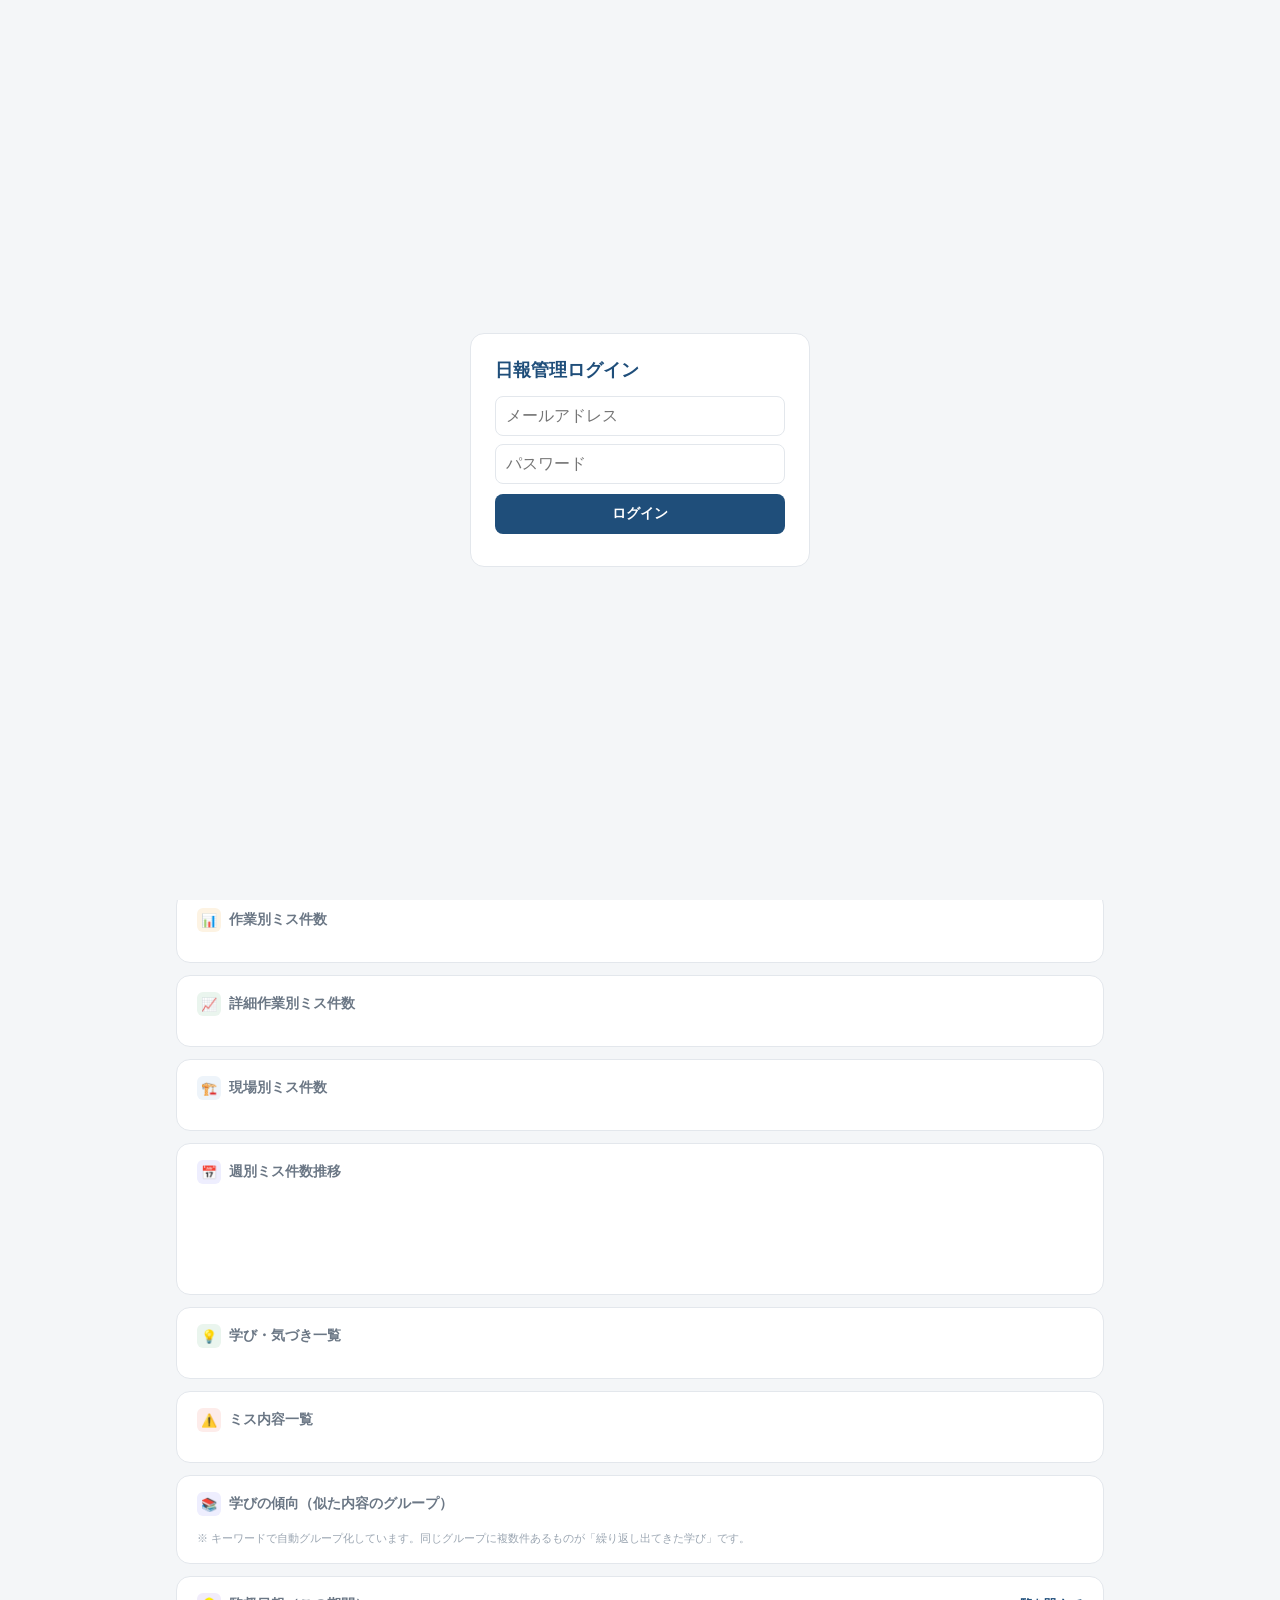
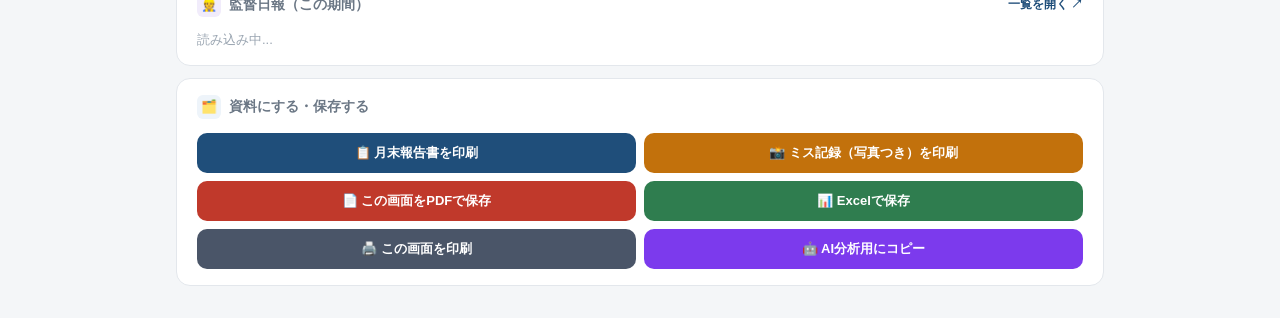
==== kanri/index.html @ a80799cc "日報管理：月ごと・年ごとの期間選択、学び・ミス一覧の開閉、手順書タブ、ログアウト、スマホ表示の改善、金額表示の保護と単価の共有、成長カルテは全期間から。大工日報：文字サイズ・余白の修正、下書き、手順書" ====
<!DOCTYPE html>
<html lang="ja">
<head>
<meta charset="UTF-8"/>
<meta name="viewport" content="width=device-width,initial-scale=1.0"/>
<script src="https://cdnjs.cloudflare.com/ajax/libs/xlsx/0.18.5/xlsx.full.min.js" defer></script>
<title>日報管理・月次ミーティング | 株式会社濱崎組</title>
<style>
*{margin:0;padding:0;box-sizing:border-box}
body{font-family:'Hiragino Sans','Hiragino Kaku Gothic ProN','Noto Sans JP',sans-serif;background:#f4f6f8;color:#1c2530;min-height:100vh}
.container{max-width:960px;margin:0 auto;padding:20px 16px}
.head{background:#1f4e7a;border-radius:14px;padding:20px 24px;margin-bottom:16px;display:flex;justify-content:space-between;align-items:center;flex-wrap:wrap;gap:12px}
.head-title{font-size:22px;font-weight:800;color:#fff}
.head-sub{font-size:12px;color:#a8c4e0;margin-top:3px}
.controls{display:flex;gap:8px;flex-wrap:wrap;align-items:center}
.controls select{background:#fff;border:none;border-radius:8px;padding:8px 12px;font-size:13px;color:#1c2530;font-family:inherit}
.reload-btn{background:#fff;color:#1f4e7a;border:none;border-radius:8px;padding:8px 16px;font-size:13px;font-weight:700;cursor:pointer;font-family:inherit}
.search-box{position:relative;display:flex;align-items:center}
.search-box input{background:#fff;border:none;border-radius:8px;padding:8px 12px 8px 32px;font-size:13px;color:#1c2530;font-family:inherit;width:200px}
.search-box::before{content:"🔍";position:absolute;left:9px;font-size:12px;pointer-events:none}
.search-clear{position:absolute;right:6px;background:none;border:none;color:#9aa5b1;font-size:14px;cursor:pointer;display:none;padding:2px 4px}
.search-box.has-val .search-clear{display:block}
.search-hit-count{font-size:11px;color:#9aa5b1;margin:-6px 0 12px 2px}
mark.hl{background:#fff3b0;color:inherit;border-radius:2px;padding:0 1px}
.tabs{display:flex;gap:6px;margin-bottom:16px;flex-wrap:wrap}
.tab-btn{padding:10px 20px;border:none;border-radius:10px;font-size:13px;font-weight:700;cursor:pointer;font-family:inherit;background:#fff;color:#6b7785;border:1.5px solid #e3e7ec}
.tab-btn.active{background:#1f4e7a;color:#fff;border-color:#1f4e7a}
.stats{display:grid;grid-template-columns:repeat(auto-fit,minmax(130px,1fr));gap:10px;margin-bottom:16px}
.stat{background:#fff;border-radius:12px;padding:14px 16px;border:1px solid #e3e7ec;text-align:center}
.stat-num{font-size:28px;font-weight:800}
.stat-lbl{font-size:11px;color:#9aa5b1;margin-top:3px}
.card{background:#fff;border-radius:14px;padding:16px 20px;margin-bottom:12px;border:1px solid #e3e7ec}
.card-title{font-size:14px;font-weight:700;color:#6b7785;margin-bottom:14px;display:flex;align-items:center;gap:8px}
.card-title-icon{width:24px;height:24px;border-radius:6px;display:flex;align-items:center;justify-content:center;font-size:13px;flex-shrink:0}
/* グラフ */
.chart-wrap{margin-bottom:8px}
.bar-row{display:flex;align-items:center;gap:10px;margin-bottom:7px}
.bar-label{font-size:12px;color:#1c2530;width:120px;flex-shrink:0;text-align:right}
.bar-bg{flex:1;height:20px;background:#f1f5f9;border-radius:4px;overflow:hidden;position:relative}
.bar-fill{height:100%;border-radius:4px;display:flex;align-items:center;padding-left:8px;font-size:11px;font-weight:700;color:#fff;transition:width .4s}
.bar-val{font-size:12px;font-weight:700;width:32px;text-align:right}
/* 週トレンド */
.trend-wrap{display:flex;align-items:flex-end;justify-content:center;gap:6px;height:80px;padding-bottom:4px}
.trend-col{display:flex;flex-direction:column;align-items:center;flex:1;gap:3px;max-width:72px}
.trend-bar-wrap{flex:1;display:flex;align-items:flex-end;width:100%}
.trend-bar{width:100%;border-radius:4px 4px 0 0;min-height:2px;transition:height .4s}
.trend-label{font-size:10px;color:#9aa5b1;white-space:nowrap}
.trend-val{font-size:10px;font-weight:700;color:#6b7785}
/* 深刻度 */
.sev-row{display:flex;gap:10px}
.sev-card{flex:1;text-align:center;border-radius:10px;padding:12px 6px}
.sev-num{font-size:26px;font-weight:800}
.sev-lbl{font-size:10px;font-weight:700;margin-top:2px}
.sev-sub{font-size:9px;color:#9aa5b1;margin-top:2px}
/* 日別ログ */
.person-section{background:#fff;border-radius:14px;margin-bottom:10px;border:1px solid #e3e7ec;overflow:hidden}
.person-header{padding:14px 20px;display:flex;align-items:center;justify-content:space-between;cursor:pointer;background:#eef4fa}
.person-name{font-size:15px;font-weight:700;color:#1f4e7a}
.person-meta{display:flex;gap:12px;font-size:12px;color:#6b7785;flex-wrap:wrap}
.person-body{display:none;padding:16px 20px}
.person-body.open{display:block}
.week-label{font-size:11px;font-weight:700;color:#9aa5b1;letter-spacing:.05em;margin-bottom:8px;padding-bottom:5px;border-bottom:1px solid #e3e7ec}
.day-card{border:1px solid #e3e7ec;border-radius:10px;margin-bottom:8px;overflow:hidden}
.day-head{display:flex;align-items:center;justify-content:space-between;padding:10px 14px;cursor:pointer;background:#fafbfc}
.day-date{font-size:13px;font-weight:700}
.badges{display:flex;gap:5px;align-items:center;flex-wrap:wrap}
.badge{font-size:10px;font-weight:700;padding:2px 8px;border-radius:20px}
.b-miss{background:#fdf3e3;color:#c2710c}
.b-learn{background:#eaf5ee;color:#2f7d4f}
.b-sev{font-size:10px;font-weight:700;padding:2px 8px;border-radius:20px}
.day-detail{display:none;padding:12px 14px;border-top:1px solid #e3e7ec}
.day-detail.open{display:block}
.detail-tag{font-size:10px;font-weight:700;padding:2px 8px;border-radius:3px;display:inline-block;margin-bottom:5px}
.tag-work{background:#eef4fa;color:#1f4e7a}
.tag-miss{background:#fdf3e3;color:#c2710c}
.tag-learn{background:#eaf5ee;color:#2f7d4f}
.tag-next{background:#eeeefe;color:#5349b7}
.detail-block{margin-bottom:10px}
.detail-text{font-size:13px;color:#1c2530;line-height:1.6;white-space:pre-wrap}
.miss-item{background:#fafbfc;border:1px solid #e3e7ec;border-radius:8px;padding:10px 12px;margin-bottom:6px}
.miss-tags{display:flex;flex-wrap:wrap;gap:5px;margin-bottom:5px}
.miss-tag{font-size:10px;font-weight:700;padding:2px 7px;border-radius:20px}
.miss-text{font-size:13px;color:#1c2530;line-height:1.5}
.miss-cause{font-size:12px;color:#6b7785;margin-top:4px}
.photo-row{display:flex;gap:6px;flex-wrap:wrap;margin-top:8px}
.photo-thumb{width:64px;height:64px;border-radius:8px;object-fit:cover;border:1px solid #e3e7ec;cursor:pointer;transition:opacity .2s}
.photo-thumb:hover{opacity:.8}
.lightbox-overlay{display:none;position:fixed;inset:0;background:rgba(20,26,34,.88);z-index:999;align-items:center;justify-content:center;padding:24px}
.lightbox-overlay.open{display:flex}
.lightbox-overlay img{max-width:100%;max-height:90vh;border-radius:10px}
.lightbox-close{position:absolute;top:18px;right:22px;background:#fff;color:#1c2530;border:none;border-radius:50%;width:36px;height:36px;font-size:18px;font-weight:700;cursor:pointer;font-family:inherit}
.meta-row{display:flex;gap:14px;font-size:12px;color:#6b7785;margin-bottom:10px;flex-wrap:wrap}
.no-data{text-align:center;padding:48px;color:#9aa5b1;font-size:14px}
/* ミーティング */
.meeting-form .field{margin-bottom:14px}
.meeting-form label{font-size:12px;font-weight:700;color:#9aa5b1;letter-spacing:.05em;display:block;margin-bottom:5px}
.meeting-form textarea,.meeting-form input{width:100%;background:#f8fafc;border:1.5px solid #e3e7ec;border-radius:10px;padding:10px 12px;font-size:14px;color:#1c2530;font-family:inherit;resize:none;line-height:1.6}
.meeting-form textarea:focus,.meeting-form input:focus{outline:none;border-color:#1f4e7a}
.save-meeting-btn{background:#1f4e7a;color:#fff;border:none;border-radius:10px;padding:12px 24px;font-size:14px;font-weight:700;cursor:pointer;font-family:inherit}
.meeting-saved{background:#eaf5ee;border-radius:10px;padding:14px 16px;margin-bottom:12px;border:1px solid #b7e0c5}
.meeting-saved-title{font-size:12px;font-weight:700;color:#2f7d4f;margin-bottom:6px}
.meeting-saved-text{font-size:13px;color:#1c2530;line-height:1.6;white-space:pre-wrap}
/* 印刷 */
.print-btn{background:#2f7d4f;color:#fff;border:none;border-radius:10px;padding:10px 20px;font-size:13px;font-weight:700;cursor:pointer;font-family:inherit;margin-left:auto;display:block}
@media print{
  .tabs,.controls,.reload-btn,.print-btn,.head{display:none!important}
  body{background:#fff}
  .container{padding:0}
  .card,.person-section{break-inside:avoid;box-shadow:none}
  .person-body{display:block!important}
  .day-detail{display:block!important}
}
/* 開閉ボタン・手順書 */
.more-btn{display:block;width:100%;background:#f4f6f8;color:#1f4e7a;border:1.5px dashed #c9d3dd;border-radius:10px;padding:9px 0;font-size:13px;font-weight:700;cursor:pointer;font-family:inherit;margin-top:4px}
.more-btn:hover{background:#eef4fa}
.btn-grid{display:grid;grid-template-columns:1fr 1fr;gap:8px;margin-top:16px}
.btn-grid button{border:none;border-radius:10px;padding:11px 12px;font-size:13px;font-weight:700;cursor:pointer;font-family:inherit;color:#fff}
.logout-btn{background:transparent;color:#cfe0ef;border:1px solid #6d8fb0;border-radius:8px;padding:7px 12px;font-size:12px;font-weight:700;cursor:pointer;font-family:inherit}
.tj-group{border:1px solid #e3e7ec;border-radius:12px;margin-bottom:10px;overflow:hidden}
.tj-big{background:#eef4fa;color:#1f4e7a;font-size:13px;font-weight:700;padding:9px 14px;border-left:4px solid #1f4e7a}
.tj-detail{padding:10px 14px;border-top:1px solid #eef1f4}
.tj-detail-name{font-size:13px;font-weight:700;color:#1c2530;margin-bottom:6px;display:flex;align-items:center;gap:8px;flex-wrap:wrap}
.tj-item{display:flex;gap:8px;align-items:flex-start;background:#f8faf9;border-left:3px solid #2f7d4f;border-radius:0 8px 8px 0;padding:7px 10px;margin-bottom:6px}
.tj-text{flex:1;font-size:13px;line-height:1.6;color:#1c2530;white-space:pre-wrap}
.tj-meta{font-size:11px;color:#9aa5b1;margin-top:2px}
.tj-del{background:none;border:none;font-size:15px;cursor:pointer;color:#9aa5b1;padding:0 2px}
.print-only{display:none}
@media print{.print-only{display:block;font-size:18px;font-weight:800;color:#1f4e7a;margin-bottom:12px}.more-btn,.btn-grid,.logout-btn,.no-print{display:none!important}}
@media(max-width:600px){
  .container{padding:12px 10px}
  .head{padding:14px 16px}
  .head-title{font-size:18px}
  .search-box,.search-box input{width:100%}
  .controls{width:100%}
  .controls select{flex:1}
  .tabs{flex-wrap:nowrap;overflow-x:auto;-webkit-overflow-scrolling:touch;padding-bottom:4px;margin-bottom:12px}
  .tab-btn{flex:none;padding:9px 14px;white-space:nowrap}
  .stats{grid-template-columns:repeat(5,1fr);gap:6px;margin-bottom:12px}
  .stat{padding:8px 2px;border-radius:10px}
  .stat-num{font-size:20px}
  .stat-lbl{font-size:9px}
  .card{padding:14px 14px}
  .bar-label{width:96px;font-size:11px}
  .person-header{padding:12px 14px}
  .person-body{padding:12px 12px}
}
</style>
</head>
<body>
<div id="login" style="position:fixed;inset:0;background:#f4f6f8;z-index:10000;display:flex;align-items:center;justify-content:center;padding:20px">
 <div style="background:#fff;border-radius:14px;padding:24px;width:100%;max-width:340px;border:1px solid #e3e7ec">
  <div style="font-size:18px;font-weight:800;color:#1f4e7a;margin-bottom:14px">日報管理ログイン</div>
  <input id="login-mail" type="email" autocomplete="username" placeholder="メールアドレス" style="width:100%;padding:10px;margin-bottom:8px;border:1.5px solid #e3e7ec;border-radius:8px;font-size:16px">
  <input id="login-pass" type="password" autocomplete="current-password" placeholder="パスワード" style="width:100%;padding:10px;margin-bottom:10px;border:1.5px solid #e3e7ec;border-radius:8px;font-size:16px">
  <button id="login-btn" style="width:100%;background:#1f4e7a;color:#fff;border:none;border-radius:8px;padding:11px;font-size:14px;font-weight:700">ログイン</button>
  <div id="login-err" style="color:#c0392b;font-size:12px;margin-top:8px"></div>
 </div>
</div>
<div id="err-box" style="display:none;position:fixed;top:0;left:0;right:0;background:#fee2e2;color:#991b1b;padding:14px;font-size:13px;font-family:monospace;white-space:pre-wrap;z-index:9999;max-height:60vh;overflow:auto;border-bottom:3px solid #dc2626"></div>
<script>
function showErr(msg){
  var box = document.getElementById('err-box');
  box.style.display = 'block';
  box.textContent += msg + '\n\n';
}
window.addEventListener('error', function(e){
  showErr('❌ JSエラー: ' + (e.message||e) + (e.filename?(' @ '+e.filename+':'+e.lineno):''));
});
window.addEventListener('unhandledrejection', function(e){
  showErr('❌ 非同期エラー: ' + (e.reason && e.reason.message ? e.reason.message : e.reason));
});
</script>
<div class="container">
  <div class="head">
    <div>
      <div class="head-title">日報管理・月次ミーティング</div>
      <div class="head-sub">株式会社濱崎組 — 代表専用</div>
    </div>
    <div class="controls">
      <select id="filter-period">
        <option value="month">今月</option>
        <option value="lastmonth">先月</option>
        <option value="week">今週</option>
        <option value="lastweek">先週</option>
        <option value="all">全期間</option>
        <optgroup label="月ごと" id="period-months"></optgroup>
        <optgroup label="年ごと" id="period-years"></optgroup>
      </select>
      <select id="filter-person"><option value="">全員</option></select>
      <div class="search-box" id="search-box">
        <input type="text" id="search-input" placeholder="ミス・学びをキーワード検索">
        <button class="search-clear" id="search-clear" title="クリア">✕</button>
      </div>
      <button class="reload-btn" id="reload-btn">更新</button>
      <button class="logout-btn" id="logout-btn" title="別のアカウントに切り替える">ログアウト</button>
    </div>
  </div>

  <div class="search-hit-count" id="search-hit-count" style="display:none"></div>

  <div class="tabs">
    <button class="tab-btn active" id="tbtn-summary">📊 月次サマリー</button>
    <button class="tab-btn" id="tbtn-logs">📋 日別ログ</button>
    <button class="tab-btn" id="tbtn-edu">🎓 育成チェック</button>
    <button class="tab-btn" id="tbtn-karte">📈 成長カルテ</button>
    <button class="tab-btn" id="tbtn-video">📹 動画ライブラリ</button>
    <button class="tab-btn" id="tbtn-meeting">📝 ミーティング議事録</button>
    <button class="tab-btn" id="tbtn-tejun">📘 手順書</button>
    <a class="tab-btn" href="../kantoku/#reports" style="text-decoration:none;display:inline-block">👷 監督日報 ↗</a>
  </div>

  <div class="stats">
    <div class="stat"><div class="stat-num" id="s-members" style="color:#1f4e7a">—</div><div class="stat-lbl">出勤人数</div></div>
    <div class="stat"><div class="stat-num" id="s-days" style="color:#1c2530">—</div><div class="stat-lbl">提出日数</div></div>
    <div class="stat"><div class="stat-num" id="s-miss" style="color:#c2710c">—</div><div class="stat-lbl">ミス合計</div></div>
    <div class="stat"><div class="stat-num" id="s-sev" style="color:#c0392b">—</div><div class="stat-lbl">重大ミス</div></div>
    <div class="stat"><div class="stat-num" id="s-learn" style="color:#2f7d4f">—</div><div class="stat-lbl">学び記録</div></div>
  </div>

  <div class="print-only" id="print-title">日報サマリー</div>
  <div id="tab-summary">
    <div class="card">
      <div class="card-title"><span class="card-title-icon" style="background:#eef4fa">⏱️</span>やり直し時間（この期間の合計）
        <button id="money-toggle" style="float:right;background:#eef4fa;color:#1f4e7a;border:none;border-radius:8px;padding:5px 12px;font-size:12px;font-weight:700;cursor:pointer;font-family:inherit">金額を表示</button>
      </div>
      <div class="sev-row">
        <div class="sev-card" style="background:#eef4fa">
          <div class="sev-num" style="color:#1f4e7a" id="s-redo-hours">—</div>
          <div class="sev-lbl" style="color:#1f4e7a">やり直し時間</div>
          <div class="sev-sub">合計（時間）</div>
        </div>
        <div class="sev-card" id="money-card" style="background:#fdf3e3;display:none">
          <div class="sev-num" style="color:#c2710c" id="s-redo-money">—</div>
          <div class="sev-lbl" style="color:#c2710c">概算ロス額</div>
          <div class="sev-sub" id="money-sub">管理者のみ</div>
        </div>
      </div>
      <div style="font-size:11px;color:#9aa5b1;margin-top:8px;line-height:1.5">※ やり直し時間そのものの増減で改善を見ます。金額は「余分にかかった人件費」の目安であり、材料の無駄や工期遅れは含みません。参考値です。</div>
      <div id="rate-setting" style="display:none;margin-top:10px;padding-top:10px;border-top:1px dashed #e3e7ec">
        <div style="font-size:11px;font-weight:700;color:#1f4e7a;margin-bottom:6px">単価の設定（管理者のみ）</div>
        <div style="display:flex;gap:8px;align-items:flex-end;flex-wrap:wrap">
          <div><div style="font-size:10px;color:#9aa5b1;margin-bottom:3px">一人工（円）</div><input id="in-ninku-yen" type="number" value="18000" style="width:100px;background:#f8fafc;border:1.5px solid #e3e7ec;border-radius:8px;padding:8px;font-size:14px;font-family:inherit"></div>
          <div><div style="font-size:10px;color:#9aa5b1;margin-bottom:3px">1日の作業時間</div><input id="in-work-hours" type="number" value="8" style="width:80px;background:#f8fafc;border:1.5px solid #e3e7ec;border-radius:8px;padding:8px;font-size:14px;font-family:inherit"></div>
          <button id="save-rate-btn" style="background:#1f4e7a;color:#fff;border:none;border-radius:8px;padding:9px 16px;font-size:13px;font-weight:700;cursor:pointer;font-family:inherit">保存</button>
        </div>
      </div>
    </div>
    <div class="card">
      <div class="card-title"><span class="card-title-icon" style="background:#eeeefe">📉</span>やり直し時間の月次推移</div>
      <div class="trend-wrap" id="chart-redo-trend"></div>
      <div style="font-size:11px;color:#9aa5b1;margin-top:6px">※ この棒が右へ下がっていけば改善が進んでいるサインです。</div>
    </div>
    <div class="card">
      <div class="card-title"><span class="card-title-icon" style="background:#fdecea">🔁</span>再発の候補（要・会議確認）</div>
      <div id="recur-list"></div>
      <div style="font-size:11px;color:#9aa5b1;margin-top:6px;line-height:1.5">※ 対策を立てた詳細作業で、その後また同じ作業のミスが出たものを「候補」として挙げています。本当に同じ原因の再発かは会議で確認してください。</div>
    </div>
    <div class="card">
      <div class="card-title"><span class="card-title-icon" style="background:#fdecea">🔴</span>深刻度別ミス件数</div>
      <div class="sev-row" id="sev-row"></div>
    </div>
    <div class="card">
      <div class="card-title"><span class="card-title-icon" style="background:#fdf3e3">📊</span>作業別ミス件数</div>
      <div class="chart-wrap" id="chart-big"></div>
    </div>
    <div class="card">
      <div class="card-title"><span class="card-title-icon" style="background:#eaf5ee">📈</span>詳細作業別ミス件数</div>
      <div class="chart-wrap" id="chart-detail"></div>
    </div>
    <div class="card">
      <div class="card-title"><span class="card-title-icon" style="background:#eef4fa">🏗️</span>現場別ミス件数</div>
      <div class="chart-wrap" id="chart-site"></div>
    </div>
    <div class="card">
      <div class="card-title"><span class="card-title-icon" style="background:#eeeefe">📅</span>週別ミス件数推移</div>
      <div class="trend-wrap" id="chart-trend"></div>
    </div>
    <div class="card">
      <div class="card-title"><span class="card-title-icon" style="background:#eaf5ee">💡</span>学び・気づき一覧<span class="period-name"></span></div>
      <div id="learn-list"></div>
    </div>
    <div class="card">
      <div class="card-title"><span class="card-title-icon" style="background:#fdecea">⚠️</span>ミス内容一覧<span class="period-name"></span></div>
      <div id="miss-list"></div>
    </div>
    <div class="card">
      <div class="card-title"><span class="card-title-icon" style="background:#eeeefe">📚</span>学びの傾向（似た内容のグループ）</div>
      <div id="learn-trend"></div>
      <div style="font-size:11px;color:#9aa5b1;margin-top:8px;line-height:1.5">※ キーワードで自動グループ化しています。同じグループに複数件あるものが「繰り返し出てきた学び」です。</div>
    </div>
    <div class="card" id="kantoku-card">
      <div class="card-title"><span class="card-title-icon" style="background:#f1ecfb">👷</span>監督日報（この期間）
        <a href="../kantoku/#reports" style="margin-left:auto;font-size:12px;color:#1f4e7a;font-weight:700;text-decoration:none">一覧を開く ↗</a></div>
      <div id="kantoku-summary"><div style="color:#9aa5b1;font-size:13px">読み込み中...</div></div>
    </div>
    <div class="card no-print">
      <div class="card-title"><span class="card-title-icon" style="background:#eef4fa">🗂️</span>資料にする・保存する<span class="period-name"></span></div>
      <div class="btn-grid" style="margin-top:0">
        <button id="print-report-btn" style="background:#1f4e7a">📋 月末報告書を印刷</button>
        <button id="print-miss-btn" style="background:#c2710c">📸 ミス記録（写真つき）を印刷</button>
        <button id="dl-pdf-btn" style="background:#c0392b">📄 この画面をPDFで保存</button>
        <button id="dl-excel-btn" style="background:#2f7d4f">📊 Excelで保存</button>
        <button id="print-btn" style="background:#4a5568">🖨️ この画面を印刷</button>
        <button id="export-ai-btn" style="background:#7c3aed">🤖 AI分析用にコピー</button>
      </div>
    </div>
    <div id="export-ai-result" style="display:none;margin-top:10px">
      <textarea id="export-ai-text" readonly style="width:100%;min-height:200px;font-size:11px;font-family:monospace;background:#f8fafc;border:1.5px solid #e2e8f0;border-radius:10px;padding:10px;white-space:pre"></textarea>
      <div style="font-size:11px;color:#9aa5b1;margin-top:6px">↑ このテキストをコピーして、ClaudeやChatGPTに貼り付けて分析を依頼してください</div>
    </div>
  </div>

  <div id="tab-logs" style="display:none">
    <div id="logs-body"></div>
  </div>

  <div id="tab-edu" style="display:none">
    <div class="card">
      <div class="card-title"><span class="card-title-icon" style="background:#f5f3ff">🎓</span>チーム全体の習得状況</div>
      <div id="edu-team-summary"></div>
    </div>
    <div class="card">
      <div class="card-title"><span class="card-title-icon" style="background:#eef4fa">📊</span>メンバー別 自己評価 vs 他者評価</div>
      <div id="edu-member-list"></div>
      <div style="font-size:11px;color:#9aa5b1;margin-top:6px;line-height:1.5">※ 青バーが自己評価、オレンジバーが他者評価（直近の評価者）。差が大きい工程は会議で認識合わせをしてください。</div>
    </div>
    <div class="card">
      <div class="card-title"><span class="card-title-icon" style="background:#fdf3e3">⚠️</span>自己評価と他者評価のズレ（要確認）</div>
      <div id="edu-gap-list"></div>
    </div>
    <div class="card">
      <div class="card-title"><span class="card-title-icon" style="background:#eaf5ee">📈</span>工程カテゴリ別 習得率</div>
      <div id="edu-cat-chart"></div>
    </div>
  </div>

  <div id="tab-karte" style="display:none">
    <div style="margin-bottom:12px">
      <select id="karte-person" style="background:#fff;border:1.5px solid #e3e7ec;border-radius:10px;padding:10px 14px;font-size:14px;font-family:inherit;width:100%">
        <option value="">メンバーを選んでください</option>
      </select>
      <div style="font-size:11px;color:#9aa5b1;margin-top:6px">※ 成長カルテは上の「期間」に関係なく、その人の全部の記録から作ります（グラフは直近12か月）。</div>
    </div>
    <div id="karte-body"></div>
  </div>

  <div id="tab-video" style="display:none">
    <!-- 動画検索・表示エリア -->
    <div class="card" style="margin-bottom:12px">
      <div class="card-title">🔍 動画を探す</div>
      <div style="display:flex;gap:8px;flex-wrap:wrap;margin-bottom:10px">
        <select id="video-filter-method" style="background:#fff;border:1.5px solid #e3e7ec;border-radius:8px;padding:8px 12px;font-size:13px;font-family:inherit;flex:1">
          <option value="">工法（すべて）</option>
          <option value="zairai">在来工法</option>
          <option value="se">SE工法</option>
        </select>
        <select id="video-filter-kind" style="background:#fff;border:1.5px solid #e3e7ec;border-radius:8px;padding:8px 12px;font-size:13px;font-family:inherit;flex:1">
          <option value="">種別（すべて）</option>
          <option value="miss">⚠️ ミス例</option>
          <option value="correct">✅ 正しいやり方</option>
        </select>
      </div>
      <input id="video-search" type="text" placeholder="作業名・タイトルで検索" style="width:100%;background:#f8fafc;border:1.5px solid #e3e7ec;border-radius:8px;padding:10px 12px;font-size:14px;font-family:inherit;box-sizing:border-box">
    </div>
    <div id="video-list"></div>

    <!-- 動画登録フォーム（管理者のみ） -->
    <div class="card" style="margin-top:16px">
      <div class="card-title">➕ 動画を登録する</div>
      <div style="margin-bottom:10px">
        <label style="font-size:11px;font-weight:700;color:#9aa5b1;display:block;margin-bottom:4px">YouTube URL</label>
        <input id="v-url" type="text" placeholder="https://www.youtube.com/watch?v=..." style="width:100%;background:#f8fafc;border:1.5px solid #e3e7ec;border-radius:8px;padding:10px 12px;font-size:13px;font-family:inherit;box-sizing:border-box">
      </div>
      <div style="margin-bottom:10px">
        <label style="font-size:11px;font-weight:700;color:#9aa5b1;display:block;margin-bottom:4px">タイトル</label>
        <input id="v-title" type="text" placeholder="例：耐力壁の釘ピッチ ミス例" style="width:100%;background:#f8fafc;border:1.5px solid #e3e7ec;border-radius:8px;padding:10px 12px;font-size:13px;font-family:inherit;box-sizing:border-box">
      </div>
      <div style="display:flex;gap:10px;margin-bottom:10px;flex-wrap:wrap">
        <div style="flex:1;min-width:140px">
          <label style="font-size:11px;font-weight:700;color:#9aa5b1;display:block;margin-bottom:4px">工法</label>
          <select id="v-method" style="width:100%;background:#f8fafc;border:1.5px solid #e3e7ec;border-radius:8px;padding:10px 12px;font-size:13px;font-family:inherit">
            <option value="zairai">在来工法</option>
            <option value="se">SE工法</option>
            <option value="common">共通</option>
          </select>
        </div>
        <div style="flex:1;min-width:140px">
          <label style="font-size:11px;font-weight:700;color:#9aa5b1;display:block;margin-bottom:4px">種別</label>
          <select id="v-kind" style="width:100%;background:#f8fafc;border:1.5px solid #e3e7ec;border-radius:8px;padding:10px 12px;font-size:13px;font-family:inherit">
            <option value="miss">⚠️ ミス例（こうすると失敗）</option>
            <option value="correct">✅ 正しいやり方（こうすればいい）</option>
          </select>
        </div>
      </div>
      <div style="display:flex;gap:10px;margin-bottom:10px;flex-wrap:wrap">
        <div style="flex:1;min-width:140px">
          <label style="font-size:11px;font-weight:700;color:#9aa5b1;display:block;margin-bottom:4px">大まかな作業</label>
          <input id="v-big" type="text" placeholder="例：耐力壁・下地、屋根" style="width:100%;background:#f8fafc;border:1.5px solid #e3e7ec;border-radius:8px;padding:10px 12px;font-size:13px;font-family:inherit;box-sizing:border-box">
        </div>
        <div style="flex:1;min-width:140px">
          <label style="font-size:11px;font-weight:700;color:#9aa5b1;display:block;margin-bottom:4px">詳しい作業</label>
          <input id="v-detail" type="text" placeholder="例：釘ピッチ・釘の打ち込み" style="width:100%;background:#f8fafc;border:1.5px solid #e3e7ec;border-radius:8px;padding:10px 12px;font-size:13px;font-family:inherit;box-sizing:border-box">
        </div>
      </div>
      <div style="margin-bottom:14px">
        <label style="font-size:11px;font-weight:700;color:#9aa5b1;display:block;margin-bottom:4px">一言メモ（注意点・ポイント）</label>
        <textarea id="v-memo" rows="2" placeholder="この動画で伝えたいポイントを一言で" style="width:100%;background:#f8fafc;border:1.5px solid #e3e7ec;border-radius:8px;padding:10px 12px;font-size:13px;font-family:inherit;resize:none;box-sizing:border-box;line-height:1.5"></textarea>
      </div>
      <button id="save-video-btn" style="background:#1f4e7a;color:#fff;border:none;border-radius:10px;padding:12px 24px;font-size:14px;font-weight:700;cursor:pointer;font-family:inherit">動画を登録する</button>
    </div>
  </div>

  <div id="tab-tejun" style="display:none">
    <div class="card">
      <div class="card-title"><span class="card-title-icon" style="background:#eaf5ee">📘</span>手順書（大工日報の「手順書に登録」でたまった注意点）</div>
      <div style="display:flex;gap:8px;flex-wrap:wrap;margin-bottom:6px">
        <select id="tejun-method" style="background:#fff;border:1.5px solid #e3e7ec;border-radius:8px;padding:8px 12px;font-size:13px;font-family:inherit;flex:1;min-width:140px">
          <option value="">工法（すべて）</option><option value="zairai">在来工法</option><option value="se">SE工法</option>
        </select>
        <input id="tejun-search" type="text" placeholder="作業名・内容で検索" style="flex:2;min-width:180px;background:#f8fafc;border:1.5px solid #e3e7ec;border-radius:8px;padding:8px 12px;font-size:14px;font-family:inherit">
      </div>
      <div id="tejun-count" style="font-size:12px;color:#9aa5b1"></div>
    </div>
    <div id="tejun-list"></div>
  </div>

  <div id="tab-meeting" style="display:none">
    <div id="saved-meetings"></div>
    <!-- 議事録ダウンロードボタン -->
    <div style="display:flex;gap:8px;margin-bottom:12px;flex-wrap:wrap">
      <button id="meeting-dl-pdf-btn" style="flex:1;background:#c0392b;color:#fff;border:none;border-radius:10px;padding:10px 16px;font-size:13px;font-weight:700;cursor:pointer;font-family:inherit">📄 議事録をPDFで保存</button>
      <button id="meeting-dl-excel-btn" style="flex:1;background:#2f7d4f;color:#fff;border:none;border-radius:10px;padding:10px 16px;font-size:13px;font-weight:700;cursor:pointer;font-family:inherit">📊 議事録をExcelで保存</button>
    </div>
    <div class="card">
      <div class="card-title"><span class="card-title-icon" style="background:#eef4fa">✏️</span>新しい議事録を追加</div>
      <div class="meeting-form">
        <div class="field">
          <label>開催日</label>
          <input type="date" id="m-date">
        </div>
        <div class="field">
          <label>周知事項・共有内容</label>
          <textarea id="m-notice" rows="4" placeholder="今月のミスの傾向、全員への周知事項など"></textarea>
        </div>
        <div class="field">
          <label>ミス対策・予防策</label>
          <textarea id="m-countermeasure" rows="4" placeholder="話し合って決めた対策、チェックリストなど"></textarea>
        </div>
        <div class="field">
          <label>来月の目標・取り組み</label>
          <textarea id="m-goal" rows="3" placeholder="来月意識すること、改善目標など"></textarea>
        </div>
        <div class="field">
          <label>参加者</label>
          <input type="text" id="m-members" placeholder="全員、田中・山田・濱崎 など">
        </div>
        <div style="display:flex;gap:8px;align-items:center;flex-wrap:wrap">
          <button class="save-meeting-btn" id="save-meeting-btn">議事録を保存する</button>
          <button id="cancel-edit-btn" style="display:none;background:transparent;color:#6b7785;border:1px solid #e3e7ec;border-radius:10px;padding:12px 20px;font-size:14px;font-weight:700;cursor:pointer;font-family:inherit">キャンセル</button>
        </div>
      </div>
    </div>
  </div>
</div>

<div class="lightbox-overlay" id="lightbox-overlay">
  <button class="lightbox-close" id="lightbox-close">✕</button>
  <img id="lightbox-img" src="" alt="写真">
</div>

<script src="https://www.gstatic.com/firebasejs/10.12.0/firebase-app-compat.js"></script>
<script src="https://www.gstatic.com/firebasejs/10.12.0/firebase-database-compat.js"></script>
<script src="https://www.gstatic.com/firebasejs/10.12.0/firebase-auth-compat.js"></script>
<script>
const firebaseConfig = {
  apiKey: "AIzaSyCVkSQ6WUfkWI_m3CiK8PHlLV4z_U0MnA4",
  authDomain: "hamasaki-nippo.firebaseapp.com",
  databaseURL: "https://hamasaki-nippo-default-rtdb.asia-southeast1.firebasedatabase.app",
  projectId: "hamasaki-nippo",
  storageBucket: "hamasaki-nippo.firebasestorage.app",
  messagingSenderId: "870438510963",
  appId: "1:870438510963:web:fe09b4ec1fe1c3ff196506"
};

let db = null;
try {
  firebase.initializeApp(firebaseConfig);
  db = firebase.database();
} catch(e) {
  console.error("Firebase初期化に失敗しました:", e);
}
// 以降のコードは今まで通り ref(db,path) / get(refObj) / set(refObj,val) / remove(refObj) の形で呼べるようにするラッパー
// Firebaseが使えない状態でも呼び出し元でエラーにならないよう、失敗時はrejectするだけにする
function ref(dbInst, path){ if(!dbInst) return null; return dbInst.ref(path); }
function get(refObj){ if(!refObj) return Promise.reject(new Error("Firebaseに接続できていません")); return refObj.once('value'); }
function set(refObj, val){ if(!refObj) return Promise.reject(new Error("Firebaseに接続できていません")); return refObj.set(val); }
function remove(refObj){ if(!refObj) return Promise.reject(new Error("Firebaseに接続できていません")); return refObj.remove(); }
function push(refObj, val){ if(!refObj) return Promise.reject(new Error("Firebaseに接続できていません")); return refObj.push(val); }

const REDO=[{sev:"軽微",color:"#2f7d4f",bg:"#eaf5ee",label:"30分未満"},{sev:"中程度",color:"#c2710c",bg:"#fdf3e3",label:"30分〜2時間"},{sev:"重大",color:"#c0392b",bg:"#fdecea",label:"2時間以上"}];
// 一人工の金額（円）と1日の作業時間。初期は18,000円・8時間 → 時給2,250円。画面で変更可。
let NINKU_YEN=Number(localStorage.getItem("nippo_ninku_yen")||18000);
let WORK_HOURS=Number(localStorage.getItem("nippo_work_hours")||8);
function hourlyRate(){return WORK_HOURS>0?NINKU_YEN/WORK_HOURS:0;}
// 金額を見られる人：監督用アカウントでログインしている人（パスワード不要）、
// それ以外は管理者パスワード。パスワードそのものはページに書かず、照合用の値（SHA-256）だけを置く。
const ADMIN_EMAIL="zoza@hamasakigumi.co";
const MONEY_PASS_HASH="39e59b9ca0d95e0aa1ff9175a368378b509e928f47ffc925a3f9820918e74fa9";
async function sha256Hex(t){const b=await crypto.subtle.digest("SHA-256",new TextEncoder().encode(t));return [...new Uint8Array(b)].map(x=>x.toString(16).padStart(2,"0")).join("");}
function isAdminUser(){const u=firebase.auth().currentUser;return !!(u&&u.email&&u.email.toLowerCase()===ADMIN_EMAIL);}
// 単価：監督用アカウントのときは全端末で共有（kantoku_meta/rate）、それ以外はこの端末に保存
async function loadRate(){
  if(!isAdminUser())return;
  try{const sn=await get(ref(db,"kantoku_meta/rate"));const v=sn.exists()?sn.val():null;
    if(v){if(v.ninkuYen>0)NINKU_YEN=Number(v.ninkuYen);if(v.workHours>0)WORK_HOURS=Number(v.workHours);updateMoneyDisplay();}}catch(e){}
}
let moneyShown=false;
let lastRedoMinutes=0;
const METHOD_LABEL={zairai:"在来工法",se:"SE工法"};

// ==== 育成チェック（大工スキルチェックアプリと同じ定義） ====
const EDU_SKILLS=[
  {id:"s01",name:"墨出し",cat:"基礎・土台"},{id:"s02",name:"土台敷き・防蟻処理",cat:"基礎・土台"},{id:"s03",name:"床下地組み",cat:"基礎・土台"},
  {id:"s04",name:"柱建て",cat:"軸組・上棟"},{id:"s05",name:"梁組み・上棟",cat:"軸組・上棟"},{id:"s06",name:"仮筋交い・建て入れ直し",cat:"軸組・上棟"},{id:"s07",name:"金物取付",cat:"軸組・上棟"},
  {id:"s08",name:"屋根野地板・ルーフィング",cat:"屋根・外部"},{id:"s09",name:"外部サッシ取付",cat:"屋根・外部"},{id:"s10",name:"外壁下地・透湿シート",cat:"屋根・外部"},
  {id:"s11",name:"断熱充填",cat:"断熱"},
  {id:"s12",name:"間柱・窓台・まぐさ",cat:"内装下地"},{id:"s13",name:"天井下地組み",cat:"内装下地"},
  {id:"s14",name:"壁ボード貼り",cat:"内装仕上"},{id:"s15",name:"天井ボード貼り",cat:"内装仕上"},{id:"s16",name:"床フローリング貼り",cat:"内装仕上"},
  {id:"s17",name:"建具取付（内部）",cat:"建具・造作"},{id:"s18",name:"造作工事（枠・巾木・廻縁）",cat:"建具・造作"},{id:"s19",name:"収納・棚工事",cat:"建具・造作"},{id:"s20",name:"階段工事",cat:"建具・造作"}
];
const EDU_CATS=["基礎・土台","軸組・上棟","屋根・外部","断熱","内装下地","内装仕上","建具・造作"];
const EDU_LEVELS=[
  {val:0,label:"未経験",color:"#94a3b8"},{val:1,label:"見学のみ",color:"#60a5fa"},{val:2,label:"補助経験あり",color:"#c2710c"},
  {val:3,label:"一人でできる",color:"#2f7d4f"},{val:4,label:"指導できる",color:"#7c3aed"}
];
const eduScore=(ratings={})=>Math.round(EDU_SKILLS.reduce((s,sk)=>s+(ratings[sk.id]||0),0)/(EDU_SKILLS.length*4)*100);

// ==== 検索機能 ====
function getSearchTerm(){
  const el=document.getElementById("search-input");
  return el?el.value.trim().toLowerCase():"";
}
function escapeRegExp(s){return s.replace(/[.*+?^${}()|[\]\\]/g,"\\$&")}
// 文字をそのまま表示する（< や & が入っていても画面が崩れないように）
function esc(v){return String(v==null?"":v).replace(/[&<>"']/g,c=>({"&":"&amp;","<":"&lt;",">":"&gt;",'"':"&quot;","'":"&#39;"}[c]))}
function highlight(text,term){
  if(!text)return "";
  const safe=esc(text);
  if(!term)return safe;
  try{
    const re=new RegExp(`(${escapeRegExp(esc(term))})`,"gi");
    return safe.replace(re,'<mark class="hl">$1</mark>');
  }catch(e){return safe}
}
// ==== 開閉できる一覧（最初の数件だけ出して、ボタンで全部表示／閉じる） ====
const expandedLists={};
function renderCollapsible(el,items,key,first,unit){
  if(!el)return;
  first=first||5;unit=unit||"件";
  if(items.length<=first){el.innerHTML=items.join("");return;}
  const open=!!expandedLists[key];
  el.innerHTML=(open?items:items.slice(0,first)).join("")+
    `<button class="more-btn" data-key="${key}">${open?"▲ 閉じる":`▼ すべて表示（残り${items.length-first}${unit}）`}</button>`;
  el.querySelector(".more-btn").addEventListener("click",()=>{
    expandedLists[key]=!open;
    renderCollapsible(el,items,key,first,unit);
    if(open)el.scrollIntoView({block:"nearest"});
  });
}
// ミス1件が検索語にマッチするか
function missMatches(ms,term){
  if(!term)return true;
  const fields=[ms.text,ms.cause,ms.big,ms.detail,ms.sev,ms.taisaku];
  return fields.some(f=>f&&String(f).toLowerCase().includes(term));
}
// 日1件（作業内容・現場・学び・次回・氏名・ミス群）が検索語にマッチするか
function dayMatches(v,displayName,term){
  if(!term)return true;
  const misses=v.misses||[];
  if(misses.some(ms=>missMatches(ms,term)))return true;
  const fields=[v.work,v.learn,v.next,v.site,displayName];
  return fields.some(f=>f&&String(f).toLowerCase().includes(term));
}

// ==== 写真表示 ====
// データ側のフィールド名が複数パターンあり得るため、防御的に拾う
function collectPhotos(obj){
  if(!obj)return[];
  const single=obj.photo||obj.photoUrl||obj.image||obj.imageUrl||obj.learnPhoto||obj.learnPhotoUrl;
  const arr=obj.photos||obj.images||obj.learnPhotos||obj.photoUrls||obj.imageUrls;
  const list=[];
  if(single)list.push(single);
  if(Array.isArray(arr))list.push(...arr);
  return list.filter(Boolean);
}
function renderPhotoRow(obj){
  const photos=collectPhotos(obj);
  if(photos.length===0)return"";
  return `<div class="photo-row">${photos.map(src=>`<img class="photo-thumb" src="${src}" loading="lazy" onclick="openLightbox('${String(src).replace(/'/g,"\\'")}')">`).join('')}</div>`;
}
window.openLightbox=function(src){
  const ov=document.getElementById("lightbox-overlay");
  const img=document.getElementById("lightbox-img");
  if(!ov||!img)return;
  img.src=src;ov.classList.add("open");
}
function closeLightbox(){
  const ov=document.getElementById("lightbox-overlay");
  if(ov)ov.classList.remove("open");
}

// 金額表示の切替（管理者の合言葉）
function updateMoneyDisplay(){
  const card=document.getElementById("money-card");
  const el=document.getElementById("s-redo-money");
  if(!card||!el)return;
  if(moneyShown){
    card.style.display="";
    const yen=Math.round(lastRedoMinutes/60*hourlyRate());
    el.textContent="¥"+yen.toLocaleString();
    const sub=document.getElementById("money-sub");
    if(sub)sub.textContent=`一人工${NINKU_YEN.toLocaleString()}円÷${WORK_HOURS}時間=時給${Math.round(hourlyRate()).toLocaleString()}円`;
    const setBox=document.getElementById("rate-setting");if(setBox){setBox.style.display="";const iy=document.getElementById("in-ninku-yen");const ih=document.getElementById("in-work-hours");if(iy)iy.value=NINKU_YEN;if(ih)ih.value=WORK_HOURS;}
  }else{
    card.style.display="none";
    const setBox=document.getElementById("rate-setting");if(setBox)setBox.style.display="none";
  }
}
async function saveRate(){
  const y=Number(document.getElementById("in-ninku-yen").value);
  const h=Number(document.getElementById("in-work-hours").value);
  if(y>0)NINKU_YEN=y;
  if(h>0)WORK_HOURS=h;
  localStorage.setItem("nippo_ninku_yen",String(NINKU_YEN));
  localStorage.setItem("nippo_work_hours",String(WORK_HOURS));
  updateMoneyDisplay();
  if(isAdminUser()){
    try{await set(ref(db,"kantoku_meta/rate"),{ninkuYen:NINKU_YEN,workHours:WORK_HOURS,updated:Date.now()});alert("単価を保存しました（監督用アカウントで開くと、どの端末でも同じ単価になります）");return;}
    catch(e){}
  }
  alert("単価をこの端末に保存しました");
};
async function toggleMoney(){
  if(moneyShown){moneyShown=false;updateMoneyDisplay();document.getElementById("money-toggle").textContent="金額を表示";return;}
  let ok=isAdminUser();
  if(!ok){
    const p=prompt("管理者パスワードを入力してください");
    if(p===null)return;
    ok=(await sha256Hex(p))===MONEY_PASS_HASH;
    if(!ok){alert("パスワードが違います");return;}
  }
  moneyShown=true;updateMoneyDisplay();document.getElementById("money-toggle").textContent="金額を隠す";
};
const pad=n=>String(n).padStart(2,"0");
const fmtDate=k=>{const[y,m,d]=k.split("-");const wd=["日","月","火","水","木","金","土"][new Date(k).getDay()];return`${+m}月${+d}日（${wd}）`};
const fmtShort=k=>{const[,m,d]=k.split("-");return`${+m}/${+d}`};

function getRange(){
  const now=new Date();const period=document.getElementById("filter-period").value;
  let from,to;
  if(period.startsWith("m:")){const[y,m]=period.slice(2).split("-").map(Number);from=new Date(y,m-1,1);to=new Date(y,m,0)}
  else if(period.startsWith("y:")){const y=Number(period.slice(2));from=new Date(y,0,1);to=new Date(y,11,31)}
  else if(period==="month"){from=new Date(now.getFullYear(),now.getMonth(),1);to=new Date(now.getFullYear(),now.getMonth()+1,0)}
  else if(period==="lastmonth"){from=new Date(now.getFullYear(),now.getMonth()-1,1);to=new Date(now.getFullYear(),now.getMonth(),0)}
  else if(period==="week"){const d=now.getDay();from=new Date(now);from.setDate(now.getDate()-d);to=new Date(now)}
  else if(period==="lastweek"){const d=now.getDay();from=new Date(now);from.setDate(now.getDate()-d-7);to=new Date(now);to.setDate(now.getDate()-d-1)}
  else{from=new Date(2020,0,1);to=new Date(2099,11,31)}
  from.setHours(0,0,0,0);to.setHours(23,59,59,999);
  return{from,to};
}
function inRange(dateKey,from,to){const d=new Date(dateKey);return d>=from&&d<=to}
function getWeekLabel(dateKey){
  const d=new Date(dateKey);const day=d.getDay();
  const sun=new Date(d);sun.setDate(d.getDate()-day);
  const sat=new Date(d);sat.setDate(d.getDate()+(6-day));
  return`${sun.getMonth()+1}/${sun.getDate()}〜${sat.getMonth()+1}/${sat.getDate()}`;
}

// ==== 監督日報の集計 ====
let kantokuMissCache=null; // null=読めない／[]=この期間なし
let kantokuMissHtml=[];
async function renderKantokuSummary(from,to){
  const el=document.getElementById("kantoku-summary"); if(!el)return;
  let all;
  try{
    const snap=await get(ref(db,"kantoku_reports"));
    all=snap.exists()?snap.val():{};
  }catch(e){
    kantokuMissCache=null;
    el.innerHTML='<div style="color:#9aa5b1;font-size:13px;line-height:1.6">🔒 監督日報は監督用アカウントでログインすると表示されます。</div>';
    return;
  }
  const reps=[],misses=[];
  Object.values(all).forEach(days=>Object.entries(days||{}).forEach(([d,r])=>{
    if(!r||!inRange(d,from,to))return;
    reps.push({date:d,...r});
    const ms=Array.isArray(r.misses)?r.misses:Object.values(r.misses||{});
    ms.forEach(m=>misses.push({...m,date:d,personName:r.name||"",site:m.site||r.site||""}));
  }));
  kantokuMissCache=misses;
  if(reps.length===0){el.innerHTML='<div style="color:#9aa5b1;font-size:13px">この期間の監督日報はありません</div>';return}
  const bySev={};misses.forEach(m=>{if(m.sev)bySev[m.sev]=(bySev[m.sev]||0)+1});
  const people=[...new Set(reps.map(r=>r.name).filter(Boolean))];
  const redoH=Math.round(misses.reduce((s,m)=>s+(parseFloat(m.redo)||0),0)/60*10)/10;
  let html=`<div class="sev-row" style="margin-bottom:12px">
    <div class="sev-card" style="background:#eef4fa"><div class="sev-num" style="color:#1f4e7a">${reps.length}</div><div class="sev-lbl" style="color:#1f4e7a">日報</div><div class="sev-sub">${people.length}人</div></div>
    <div class="sev-card" style="background:#fdf3e3"><div class="sev-num" style="color:#c2710c">${misses.length}</div><div class="sev-lbl" style="color:#c2710c">ミス</div><div class="sev-sub">${redoH}時間</div></div>
    ${REDO.map(r=>`<div class="sev-card" style="background:${r.bg}"><div class="sev-num" style="color:${r.color}">${bySev[r.sev]||0}</div><div class="sev-lbl" style="color:${r.color}">${r.sev}</div></div>`).join('')}
  </div>`;
  html+='<div id="kantoku-bar"></div>';
  if(misses.length){
    html+='<div style="font-size:12px;font-weight:700;color:#6b7785;margin:10px 0 6px">ミスの内容</div><div id="kantoku-miss-list"></div>';
    kantokuMissHtml=misses.sort((a,b)=>b.date.localeCompare(a.date)).map(m=>`
      <div style="border-left:3px solid #6b46c1;padding:7px 10px;margin-bottom:8px;background:#f8f7fd;border-radius:0 8px 8px 0">
        <div style="font-size:11px;color:#6b46c1;font-weight:700;margin-bottom:3px">${fmtDate(m.date)} ${esc(m.personName)}${m.site?`（${esc(m.site)}）`:""}${m.big?`　${esc(m.big)}`:""}${m.sev?`　${m.sev}`:""}</div>
        <div style="font-size:13px;color:#1c2530;line-height:1.5">${esc(m.text)}</div>
        ${m.cause?`<div style="font-size:12px;color:#6b7785;margin-top:3px">原因: ${esc(m.cause)}</div>`:""}
        ${m.taisaku?`<div style="font-size:12px;color:#2f7d4f;margin-top:3px">✅ 対策: ${esc(m.taisaku)}</div>`:""}
        ${renderPhotoRow(m)}
      </div>`);
  }
  el.innerHTML=html;
  if(misses.length)renderCollapsible(document.getElementById("kantoku-miss-list"),kantokuMissHtml,"kmiss",3);
  const byBig={};misses.forEach(m=>{const k=m.big||"未分類";byBig[k]=(byBig[k]||0)+1});
  if(misses.length)renderBar("kantoku-bar",Object.entries(byBig).sort((a,b)=>b[1]-a[1]),"#6b46c1");
}

function renderBar(containerId,entries,color){
  const el=document.getElementById(containerId);if(!el)return;
  if(entries.length===0){el.innerHTML='<div style="color:#9aa5b1;font-size:13px">データなし</div>';return}
  const max=Math.max(1,...entries.map(x=>x[1]));
  el.innerHTML=entries.map(([label,val])=>`
    <div class="bar-row">
      <div class="bar-label">${label}</div>
      <div class="bar-bg">
        <div class="bar-fill" style="width:${Math.round(val/max*100)}%;background:${color}">${val>=2?val+'件':''}</div>
      </div>
      <div class="bar-val" style="color:${color}">${val}件</div>
    </div>`).join('');
}

let allEntriesCache=[];
let rawReportsCache={}; // 期間に関係なく全部の日報（成長カルテ用）
let allMissesCache=[];
let allLearnsCache=[];
let currentRangeCache={from:null,to:null};
let checklistCache={};

// データのある最初の月から今月まで、月ごと・年ごとの選択肢を作る
function fillPeriodOptions(allData){
  const sel=document.getElementById("filter-period");
  const mg=document.getElementById("period-months"),yg=document.getElementById("period-years");
  if(!mg||!yg)return;
  let min=null;
  Object.values(allData||{}).forEach(days=>Object.keys(days||{}).forEach(k=>{if(/^\d{4}-\d{2}/.test(k)&&(!min||k<min))min=k;}));
  const now=new Date();
  const cur=`${now.getFullYear()}-${pad(now.getMonth()+1)}`;
  const start=min?min.slice(0,7):cur;
  const months=[];
  let [y,m]=cur.split("-").map(Number);
  while(`${y}-${pad(m)}`>=start&&months.length<240){months.push(`${y}-${pad(m)}`);m--;if(m===0){m=12;y--;}}
  const keep=sel.value;
  mg.innerHTML=months.map(ym=>{const[yy,mm]=ym.split("-");return `<option value="m:${ym}">${yy}年${+mm}月</option>`}).join("");
  const years=[...new Set(months.map(x=>x.slice(0,4)))];
  yg.innerHTML=years.map(yy=>`<option value="y:${yy}">${yy}年（1年分）</option>`).join("");
  if([...sel.options].some(o=>o.value===keep))sel.value=keep;
}
function updatePeriodNames(){
  const sel=document.getElementById("filter-period");
  const t=sel.selectedOptions[0]?sel.selectedOptions[0].textContent.replace("（1年分）",""):"";
  document.querySelectorAll(".period-name").forEach(el=>el.textContent=`（${t}）`);
  const pt=document.getElementById("print-title");if(pt)pt.textContent=`日報サマリー　${getPeriodLabel()}`;
}

window.loadData=async function(){
  const{from,to}=getRange();
  const filterPerson=document.getElementById("filter-person").value;
  const searchTerm=getSearchTerm();
  let snap;
  try{
    snap=await get(ref(db,"reports"));
  }catch(e){
    ["chart-big","chart-detail","chart-site","chart-trend","learn-list","logs-body","sev-row"].forEach(id=>{
      const el=document.getElementById(id);if(el)el.innerHTML='<div class="no-data">データベースに接続できません。通信環境を確認するか、時間をおいて更新ボタンを押してください</div>';
    });
    return;
  }
  if(!snap.exists()){
    ["chart-big","chart-detail","chart-site","chart-trend","learn-list","logs-body","sev-row"].forEach(id=>{
      const el=document.getElementById(id);if(el)el.innerHTML='<div class="no-data">データがありません</div>';
    });
    renderKantokuSummary(from,to);
    return;
  }
  const allData=snap.val();
  rawReportsCache=allData;
  const personSel=document.getElementById("filter-person");
  const curVal=personSel.value;
  personSel.innerHTML='<option value="">全員</option>';
  Object.keys(allData).sort().forEach(uid=>{
    const days=allData[uid];const firstDay=Object.values(days)[0];
    const o=document.createElement("option");o.value=uid;o.textContent=firstDay?.name||uid;personSel.appendChild(o);
  });
  if(curVal)personSel.value=curVal;
  fillPeriodOptions(allData);
  updatePeriodNames();

  allEntriesCache=[];
  let totalDays=0,totalMiss=0,totalSev=0,totalLearn=0;
  const activePersons=new Set();
  const personData={};
  const allMisses=[];
  const allLearns=[];

  Object.entries(allData).forEach(([uid,days])=>{
    if(filterPerson&&uid!==filterPerson)return;
    const filtered=Object.entries(days).filter(([k])=>inRange(k,from,to)).sort((a,b)=>b[0].localeCompare(a[0]));
    if(filtered.length===0)return;
    activePersons.add(uid);
    totalDays+=filtered.length;
    const displayName=filtered[0][1].name||uid;
    filtered.forEach(([dateKey,v])=>{
      const misses=v.misses||[];
      totalMiss+=misses.length;
      misses.forEach(ms=>{if(ms.sev==="重大")totalSev++;allMisses.push({...ms,date:dateKey,personName:displayName,site:v.site})});
      if(v.learn&&v.learn.trim()){totalLearn++;allLearns.push({date:dateKey,learn:v.learn,personName:displayName,rec:v})}
      allEntriesCache.push({uid,displayName,dateKey,rec:v});
    });
    personData[uid]={displayName,entries:filtered};
  });
  allMissesCache=allMisses;
  allLearnsCache=allLearns;
  currentRangeCache={from,to};

  document.getElementById("s-members").textContent=activePersons.size;
  document.getElementById("s-days").textContent=totalDays;
  document.getElementById("s-miss").textContent=totalMiss;
  document.getElementById("s-sev").textContent=totalSev;
  document.getElementById("s-learn").textContent=totalLearn;

  // やり直し時間の合計（分→時間）
  const totalRedoMin=allMisses.reduce((s,x)=>s+(parseFloat(x.redo)||0),0);
  lastRedoMinutes=totalRedoMin;
  const totalRedoHours=Math.round(totalRedoMin/60*10)/10;
  document.getElementById("s-redo-hours").textContent=totalRedoHours;
  updateMoneyDisplay();

  // やり直し時間の月次推移（年月ごとに分を合計→時間）
  const byMonthRedo={};
  allMisses.forEach(x=>{const ym=(x.date||"").slice(0,7);if(!ym)return;byMonthRedo[ym]=(byMonthRedo[ym]||0)+(parseFloat(x.redo)||0)});
  const monthEntries=Object.entries(byMonthRedo).sort((a,b)=>a[0].localeCompare(b[0]));
  const maxM=Math.max(1,...monthEntries.map(x=>x[1]));
  const rt=document.getElementById("chart-redo-trend");
  if(monthEntries.length===0){rt.innerHTML='<div style="color:#9aa5b1;font-size:13px">データなし</div>'}
  else{
    rt.innerHTML=monthEntries.map(([ym,min])=>{
      const h=Math.round(min/60*10)/10;
      const [yy,mm]=ym.split("-");
      return `<div class="trend-col">
        <div class="trend-val">${h}h</div>
        <div class="trend-bar-wrap"><div class="trend-bar" style="height:${Math.round(min/maxM*60)+4}px;background:#1f4e7a"></div></div>
        <div class="trend-label">${+mm}月</div>
      </div>`;
    }).join('');
  }

  // 再発の候補：対策(taisaku)を立てた詳細作業で、その後また同じ詳細作業のミスが出たもの
  // 詳細作業ごとに、最初に対策が立った日付を調べ、それより後に同じ詳細作業のミスがあれば候補
  const missSorted=[...allMisses].sort((a,b)=>(a.date||"").localeCompare(b.date||""));
  const firstTaisakuDate={}; // detailキー → 最初に対策を立てた日
  missSorted.forEach(x=>{
    const key=`${x.method||"zairai"}/${x.big||""}/${x.detail||""}`;
    if((x.taisaku&&x.taisaku.trim())||x.tejunReg){
      if(!firstTaisakuDate[key])firstTaisakuDate[key]=x.date;
    }
  });
  const recurItems=[];
  missSorted.forEach(x=>{
    const key=`${x.method||"zairai"}/${x.big||""}/${x.detail||""}`;
    const fd=firstTaisakuDate[key];
    if(fd&&x.date>fd){ recurItems.push(x); }
  });
  const recurEl=document.getElementById("recur-list");
  if(recurItems.length===0){recurEl.innerHTML='<div style="color:#9aa5b1;font-size:13px">再発の候補はありません</div>'}
  else{
    renderCollapsible(recurEl,recurItems.reverse().map(x=>`
      <div style="border-left:3px solid #c0392b;background:#fdecea;border-radius:6px;padding:8px 10px;margin-bottom:6px">
        <div style="font-size:11px;color:#c0392b;font-weight:700;margin-bottom:2px">${fmtDate(x.date)} ${esc(x.personName)}　${METHOD_LABEL[x.method]||"在来"}／${esc(x.detail||x.big||"")}</div>
        <div style="font-size:13px;color:#1c2530">${esc(x.text)}</div>
      </div>`),"recur",5);
  }

  // 深刻度
  const bySev={};allMisses.forEach(x=>{if(x.sev)bySev[x.sev]=(bySev[x.sev]||0)+1});
  document.getElementById("sev-row").innerHTML=REDO.map(r=>`
    <div class="sev-card" style="background:${r.bg}">
      <div class="sev-num" style="color:${r.color}">${bySev[r.sev]||0}</div>
      <div class="sev-lbl" style="color:${r.color}">${r.sev}</div>
      <div class="sev-sub">${r.label}</div>
    </div>`).join('');

  // 作業別
  const byBig={};allMisses.forEach(x=>{const k=x.big||"未分類";byBig[k]=(byBig[k]||0)+1});
  renderBar("chart-big",Object.entries(byBig).sort((a,b)=>b[1]-a[1]),"#c2710c");

  // 詳細作業別
  const byDetail={};allMisses.forEach(x=>{const k=x.detail||"未分類";byDetail[k]=(byDetail[k]||0)+1});
  renderBar("chart-detail",Object.entries(byDetail).sort((a,b)=>b[1]-a[1]),"#2f7d4f");

  // 現場別
  const bySite={};allMisses.forEach(x=>{const k=x.site||"（現場なし）";bySite[k]=(bySite[k]||0)+1});
  renderBar("chart-site",Object.entries(bySite).sort((a,b)=>b[1]-a[1]),"#1f4e7a");

  // 週別トレンド
  const byWeek={};
  allMisses.forEach(x=>{const d=new Date(x.date);d.setDate(d.getDate()-d.getDay());const k=`${d.getFullYear()}-${pad(d.getMonth()+1)}-${pad(d.getDate())}`;byWeek[k]=(byWeek[k]||0)+1});
  const weekEntries=Object.entries(byWeek).sort((a,b)=>a[0].localeCompare(b[0])).slice(-16).map(([k,c])=>[fmtShort(k)+"〜",c]);
  const maxW=Math.max(1,...weekEntries.map(x=>x[1]));
  const trendEl=document.getElementById("chart-trend");
  if(weekEntries.length===0){trendEl.innerHTML='<div style="color:#9aa5b1;font-size:13px">データなし</div>'}
  else{
    trendEl.innerHTML=weekEntries.map(([w,c])=>`
      <div class="trend-col">
        <div class="trend-val">${c}</div>
        <div class="trend-bar-wrap"><div class="trend-bar" style="height:${Math.round(c/maxW*60)+4}px;background:#c2710c"></div></div>
        <div class="trend-label">${w.split('〜')[0]}</div>
      </div>`).join('');
  }

  // 学び一覧（検索語でフィルタ）
  const learnEl=document.getElementById("learn-list");
  const learnsShown=allLearns.filter(x=>!searchTerm||(x.learn&&x.learn.toLowerCase().includes(searchTerm))||(x.personName&&x.personName.toLowerCase().includes(searchTerm)));
  if(learnsShown.length===0){learnEl.innerHTML=`<div style="color:#9aa5b1;font-size:13px">${searchTerm?'検索語に一致する学び記録はありません':'この期間の学び記録はありません'}</div>`}
  else{
    renderCollapsible(learnEl,learnsShown.sort((a,b)=>b.date.localeCompare(a.date)).map(x=>`
      <div style="border-left:3px solid #2f7d4f;padding:8px 12px;margin-bottom:10px;background:#f8faf9;border-radius:0 8px 8px 0">
        <div style="font-size:11px;color:#2f7d4f;font-weight:700;margin-bottom:3px">${fmtDate(x.date)} ${esc(x.personName)}</div>
        <div style="font-size:13px;color:#1c2530;line-height:1.6;white-space:pre-wrap">${highlight(x.learn,searchTerm)}</div>
        ${renderPhotoRow(x.rec)}
      </div>`),"learn",5);
  }

  // ── ミス内容一覧 ──
  const missListEl=document.getElementById("miss-list");
  if(missListEl){
    const missesShown=allMisses.filter(x=>!searchTerm||missMatches(x,searchTerm));
    if(missesShown.length===0){
      missListEl.innerHTML=`<div style="color:#9aa5b1;font-size:13px">${searchTerm?'検索語に一致するミスはありません':'この期間のミス記録はありません'}</div>`;
    }else{
      const SEV_COLOR={軽微:"#2f7d4f",中程度:"#c2710c",重大:"#c0392b"};
      const SEV_BG={軽微:"#eaf5ee",中程度:"#fdf3e3",重大:"#fdecea"};
      renderCollapsible(missListEl,missesShown.sort((a,b)=>b.date.localeCompare(a.date)).map(x=>`
        <div style="border-left:3px solid ${SEV_COLOR[x.sev]||"#c2710c"};padding:8px 12px;margin-bottom:10px;background:${SEV_BG[x.sev]||"#fdf8f4"};border-radius:0 8px 8px 0">
          <div style="display:flex;align-items:center;gap:8px;flex-wrap:wrap;margin-bottom:4px">
            <span style="font-size:11px;color:${SEV_COLOR[x.sev]||"#c2710c"};font-weight:700">${fmtDate(x.date)} ${esc(x.personName)}</span>
            ${x.big?`<span style="font-size:10px;font-weight:700;padding:2px 7px;border-radius:10px;background:#fdf3e3;color:#c2710c">${esc(x.big)}</span>`:''}
            ${x.detail?`<span style="font-size:10px;font-weight:700;padding:2px 7px;border-radius:10px;background:#eef1f4;color:#6b7785">${esc(x.detail)}</span>`:''}
            ${x.sev?`<span style="font-size:10px;font-weight:700;padding:2px 7px;border-radius:10px;background:${SEV_BG[x.sev]};color:${SEV_COLOR[x.sev]}">${x.sev}</span>`:''}
          </div>
          <div style="font-size:13px;color:#1c2530;line-height:1.6;white-space:pre-wrap">${highlight(x.text||"",searchTerm)}</div>
          ${x.cause?`<div style="font-size:12px;color:#6b7785;margin-top:4px">原因: ${highlight(x.cause,searchTerm)}</div>`:''}
          ${x.taisaku?`<div style="font-size:12px;color:#2f7d4f;margin-top:4px;padding:3px 8px;background:#eaf5ee;border-radius:4px">✅ 対策: ${highlight(x.taisaku,searchTerm)}</div>`:''}
          ${renderPhotoRow(x)}
        </div>`),"miss",5);
    }
  }

  // ── 学びの傾向（キーワードでグループ化） ──
  const learnTrendEl=document.getElementById("learn-trend");
  if(learnTrendEl && allLearns.length===0){learnTrendEl.innerHTML='<div style="color:#9aa5b1;font-size:13px">この期間の学び記録はありません</div>';}
  if(learnTrendEl && allLearns.length>0){
    // キーワードカテゴリ定義（現場で出やすい学びに合わせて設定）
    const LEARN_CATS=[
      {label:"確認・チェック",  keys:["確認","チェック","見落とし","忘れ","見直し","ダブルチェック"]},
      {label:"墨出し・採寸",    keys:["墨","採寸","寸法","墨出し","測り","計測"]},
      {label:"段取り・準備",    keys:["段取り","準備","事前","計画","材料","搬入","段取"]},
      {label:"金物・ビス",      keys:["金物","ビス","ボルト","釘","ドリフト","締め","打ち込み"]},
      {label:"納まり・仕上げ",  keys:["納まり","仕上げ","取付","建具","サッシ","額縁","巾木"]},
      {label:"コミュニケーション",keys:["聞く","報告","伝える","共有","相談","声かけ","確認する"]},
      {label:"安全・KY",        keys:["安全","危険","KY","ヒヤリ","転落","墜落","足場"]},
      {label:"工具・道具",      keys:["工具","道具","刃","切れ味","メンテ","掃除","片付け"]},
      {label:"図面・仕様",      keys:["図面","仕様","設計","CAD","詳細","断面"]},
    ];

    // 各学びをカテゴリに振り分け（複数マッチは最初のカテゴリ）
    const grouped={};
    const others=[];
    LEARN_CATS.forEach(c=>grouped[c.label]=[]);

    allLearns.forEach(x=>{
      const t=(x.learn||"").toLowerCase();
      let matched=false;
      for(const cat of LEARN_CATS){
        if(cat.keys.some(k=>t.includes(k))){
          grouped[cat.label].push(x);
          matched=true;
          break;
        }
      }
      if(!matched) others.push(x);
    });
    if(others.length>0) grouped["その他"]=others;

    // 件数が多い順に並べ、1件以上のカテゴリだけ表示
    const entries=Object.entries(grouped).filter(([,v])=>v.length>0).sort((a,b)=>b[1].length-a[1].length);
    const maxLG=Math.max(1,...entries.map(x=>x[1].length));

    if(entries.length===0){
      learnTrendEl.innerHTML='<div style="color:#9aa5b1;font-size:13px">データなし</div>';
    }else{
      renderCollapsible(learnTrendEl,entries.map(([label,items])=>`
        <div style="margin-bottom:14px">
          <div style="display:flex;align-items:center;gap:10px;margin-bottom:4px">
            <div style="font-size:12px;font-weight:700;color:#1c2530;min-width:160px">${label}</div>
            <div style="flex:1;background:#e8f0fe;border-radius:4px;height:12px;overflow:hidden">
              <div style="height:100%;border-radius:4px;background:#5b4cdb;width:${Math.round(items.length/maxLG*100)}%"></div>
            </div>
            <div style="font-size:12px;font-weight:700;color:#5b4cdb;min-width:28px;text-align:right">${items.length}件</div>
          </div>
          <div style="padding-left:4px">
            ${items.slice(0,3).map(x=>`
              <div style="font-size:11px;color:#6b7785;padding:3px 0;border-bottom:1px dashed #e3e7ec;white-space:nowrap;overflow:hidden;text-overflow:ellipsis">
                <span style="color:#9aa5b1;margin-right:6px">${fmtShort(x.date)} ${esc(x.personName)}</span>${esc((x.learn||"").split('\n')[0].slice(0,40))}${(x.learn||"").length>40?'…':''}
              </div>`).join('')}
            ${items.length>3?`<div style="font-size:11px;color:#9aa5b1;padding-top:3px">他 ${items.length-3}件（「学び・気づき一覧」で全部見られます）</div>`:''}
          </div>
        </div>`),"ltrend",4,"グループ");
    }
  }

  // 検索結果件数の表示
  const hitEl=document.getElementById("search-hit-count");
  if(hitEl){
    if(searchTerm){
      const missHits=allMisses.filter(m=>missMatches(m,searchTerm)).length;
      hitEl.style.display="";
      hitEl.textContent=`検索結果：ミス${missHits}件／学び${learnsShown.length}件`;
    }else{
      hitEl.style.display="none";
    }
  }

  // 監督日報の集計（監督用アカウントのときだけ読める）
  renderKantokuSummary(from,to);

  // 日別ログ
  renderLogs(personData,searchTerm);

  // 議事録
  renderMeetings();
}

function renderLogs(personData,searchTerm){
  searchTerm=searchTerm||"";
  const body=document.getElementById("logs-body");body.innerHTML="";
  if(Object.keys(personData).length===0){body.innerHTML='<div class="no-data">この期間の日報はありません</div>';return}
  let anyPersonShown=false;
  Object.entries(personData).sort((a,b)=>a[1].displayName.localeCompare(b[1].displayName)).forEach(([uid,{displayName,entries}])=>{
    // 検索語がある場合は一致する日だけに絞り込む
    const visibleEntries=entries.filter(([,v])=>dayMatches(v,displayName,searchTerm));
    if(searchTerm&&visibleEntries.length===0)return;
    anyPersonShown=true;
    const personMiss=entries.reduce((s,[,v])=>s+(v.misses||[]).length,0);
    const personLearn=entries.filter(([,v])=>v.learn&&v.learn.trim()).length;
    const personSev=entries.reduce((s,[,v])=>s+(v.misses||[]).filter(m=>m.sev==="重大").length,0);
    const sec=document.createElement("div");sec.className="person-section";
    const ph=document.createElement("div");ph.className="person-header";
    ph.innerHTML=`<div class="person-name">${esc(displayName)}</div>
      <div class="person-meta">
        <span>${entries.length}日${searchTerm?`（一致${visibleEntries.length}日）`:''}</span>
        <span style="color:#c2710c">ミス${personMiss}件</span>
        <span style="color:#2f7d4f">学び${personLearn}件</span>
        ${personSev>0?`<span style="color:#c0392b">重大${personSev}件</span>`:''}
        <span style="color:#9aa5b1">▾</span>
      </div>`;
    const pb=document.createElement("div");pb.className="person-body open";
    const byWeek={};
    visibleEntries.forEach(([dateKey,v])=>{const w=getWeekLabel(dateKey);if(!byWeek[w])byWeek[w]=[];byWeek[w].push([dateKey,v])});
    const weekList=Object.entries(byWeek);
    const showAllWeeks=!!searchTerm||!!expandedLists["logs_"+uid];
    weekList.forEach(([wl,days],wi)=>{
      if(!showAllWeeks&&wi>=2)return;
      const ws=document.createElement("div");ws.style.marginBottom="16px";
      ws.innerHTML=`<div class="week-label">${wl}の週</div>`;
      days.forEach(([dateKey,v])=>{
        const misses=v.misses||[];
        const dc=document.createElement("div");dc.className="day-card";
        const dh=document.createElement("div");dh.className="day-head";
        const sevMiss=misses.find(m=>m.sev==="重大");
        dh.innerHTML=`<div class="day-date">${fmtDate(dateKey)}</div>
          <div class="badges">
            ${misses.length>0?`<span class="badge b-miss">ミス${misses.length}件</span>`:''}
            ${v.learn?`<span class="badge b-learn">学び</span>`:''}
            ${sevMiss?`<span class="b-sev" style="background:#fdecea;color:#c0392b">重大</span>`:''}
            <span style="font-size:14px;color:#9aa5b1">▾</span>
          </div>`;
        const dd=document.createElement("div");dd.className="day-detail open";
        let html="";
        if(v.weather||v.site||v.ninku||v.members){
          html+=`<div class="meta-row">
            ${v.weather?`<span>天候: ${v.weather}</span>`:''}
            ${v.site?`<span>現場: ${highlight(v.site,searchTerm)}</span>`:''}
            ${v.ninku?`<span>人工: ${esc(v.ninku)}</span>`:''}
            ${v.members?`<span>メンバー: ${esc(v.members)}</span>`:''}
          </div>`;
        }
        if(v.work)html+=`<div class="detail-block"><span class="detail-tag tag-work">WORK</span><div class="detail-text">${highlight(v.work,searchTerm)}</div></div>`;
        if(misses.length>0){
          html+=`<div class="detail-block"><span class="detail-tag tag-miss">MISS</span>`;
          misses.forEach(ms=>{
            const sv=REDO.find(r=>r.sev===ms.sev);
            html+=`<div class="miss-item"><div class="miss-tags">
              ${ms.big?`<span class="miss-tag" style="background:#fdf3e3;color:#c2710c">${esc(ms.big)}</span>`:''}
              ${ms.detail?`<span class="miss-tag" style="background:#eef1f4;color:#6b7785">${esc(ms.detail)}</span>`:''}
              ${ms.sev&&sv?`<span class="miss-tag" style="background:${sv.bg};color:${sv.color}">${ms.sev}</span>`:''}
            </div>
            <div class="miss-text">${highlight(ms.text,searchTerm)}</div>
            ${ms.cause?`<div class="miss-cause">原因: ${highlight(ms.cause,searchTerm)}</div>`:''}
            ${ms.taisaku?`<div class="miss-cause" style="color:#2f7d4f">✅ 対策: ${highlight(ms.taisaku,searchTerm)}</div>`:''}
            ${renderPhotoRow(ms)}
            </div>`;
          });
          html+=`</div>`;
        }
        if(v.learn)html+=`<div class="detail-block"><span class="detail-tag tag-learn">LEARN</span><div class="detail-text">${highlight(v.learn,searchTerm)}</div>${renderPhotoRow(v)}</div>`;
        if(v.next)html+=`<div class="detail-block"><span class="detail-tag tag-next">NEXT</span><div class="detail-text">${highlight(v.next,searchTerm)}</div></div>`;
        dd.innerHTML=html;
        dh.addEventListener("click",()=>{dd.classList.toggle("open")});
        dc.append(dh,dd);ws.appendChild(dc);
      });
      pb.appendChild(ws);
    });
    if(!searchTerm&&weekList.length>2){
      const mb=document.createElement("button");mb.className="more-btn";
      mb.textContent=expandedLists["logs_"+uid]?"▲ 直近2週だけにする":`▼ 前の週も表示（残り${weekList.length-2}週）`;
      mb.addEventListener("click",()=>{expandedLists["logs_"+uid]=!expandedLists["logs_"+uid];renderLogs(personData,searchTerm);});
      pb.appendChild(mb);
    }
    ph.addEventListener("click",()=>pb.classList.toggle("open"));
    sec.append(ph,pb);body.appendChild(sec);
  });
  if(searchTerm&&!anyPersonShown){body.innerHTML='<div class="no-data">検索語に一致する日報はありません</div>'}
}

// 議事録はFirebaseの meetings/ ノードに保存（他のパソコンでも共有される）
let meetingsCache=[];
// ==== 育成チェックタブ描画（checklist/ ノードを読み込み） ====
async function renderEdu(){
  const teamEl=document.getElementById("edu-team-summary");
  const listEl=document.getElementById("edu-member-list");
  const gapEl=document.getElementById("edu-gap-list");
  const catEl=document.getElementById("edu-cat-chart");
  [teamEl,listEl,gapEl,catEl].forEach(el=>{if(el)el.innerHTML='<div style="color:#9aa5b1;font-size:13px">読み込み中...</div>'});

  let checklist={};
  try{
    const snap=await get(ref(db,"checklist"));
    if(snap.exists())checklist=snap.val();
    checklistCache=checklist;
  }catch(e){
    [teamEl,listEl,gapEl,catEl].forEach(el=>{if(el)el.innerHTML='<div style="color:#c0392b;font-size:13px">育成データの読み込みに失敗しました</div>'});
    return;
  }
  const members=Object.keys(checklist);
  if(members.length===0){
    [teamEl,listEl,gapEl,catEl].forEach(el=>{if(el)el.innerHTML='<div style="color:#9aa5b1;font-size:13px">育成チェックのデータがまだありません（大工スキルチェックアプリで記録すると表示されます）</div>'});
    return;
  }

  // チーム全体サマリー
  const scores=members.map(m=>eduScore(checklist[m]?.self?.ratings));
  const avgScore=Math.round(scores.reduce((s,v)=>s+v,0)/scores.length);
  const fullMastered=EDU_SKILLS.filter(sk=>members.every(m=>{
    const r=checklist[m]?.self?.ratings||{};
    return (r[sk.id]||0)>=3;
  }));
  teamEl.innerHTML=`
    <div style="display:flex;gap:16px;text-align:center;margin-bottom:10px">
      <div style="flex:1"><div style="font-size:26px;font-weight:800;color:#1f4e7a">${members.length}</div><div style="font-size:11px;color:#9aa5b1">評価済み人数</div></div>
      <div style="flex:1"><div style="font-size:26px;font-weight:800;color:#2f7d4f">${avgScore}</div><div style="font-size:11px;color:#9aa5b1">平均習得スコア</div></div>
      <div style="flex:1"><div style="font-size:26px;font-weight:800;color:#7c3aed">${fullMastered.length}/${EDU_SKILLS.length}</div><div style="font-size:11px;color:#9aa5b1">全員一人でできる工程</div></div>
    </div>`;

  // メンバー別 自己評価 vs 他者評価（直近の評価者）
  listEl.innerHTML=members.map(m=>{
    const d=checklist[m]||{};
    const selfR=d.self?.ratings||{};
    const evals=d.evals||[];
    const latestEval=evals.length?evals[evals.length-1]:null;
    const evalR=latestEval?.ratings||{};
    const sPct=eduScore(selfR);
    const ePct=latestEval?eduScore(evalR):null;
    return `
      <div style="margin-bottom:14px;padding-bottom:12px;border-bottom:1px solid #eef1f4">
        <div style="display:flex;justify-content:space-between;align-items:center;margin-bottom:6px">
          <span style="font-size:14px;font-weight:700;color:#1f4e7a">${m}</span>
          <span style="font-size:11px;color:#9aa5b1">${d.self?`自己評価 ${d.self.date}`:'自己評価なし'}${latestEval?` ／ ${latestEval.name}が評価`:''}</span>
        </div>
        <div style="display:flex;align-items:center;gap:8px;margin-bottom:4px">
          <div style="font-size:11px;color:#1f4e7a;width:56px;flex-shrink:0">自己</div>
          <div style="flex:1;background:#f1f5f9;border-radius:4px;height:12px;overflow:hidden"><div style="width:${sPct}%;height:12px;background:#60a5fa"></div></div>
          <div style="font-size:11px;font-weight:700;color:#1f4e7a;width:32px;text-align:right">${sPct}</div>
        </div>
        ${ePct!==null?`
        <div style="display:flex;align-items:center;gap:8px">
          <div style="font-size:11px;color:#c2710c;width:56px;flex-shrink:0">他者</div>
          <div style="flex:1;background:#f1f5f9;border-radius:4px;height:12px;overflow:hidden"><div style="width:${ePct}%;height:12px;background:#f59e0b"></div></div>
          <div style="font-size:11px;font-weight:700;color:#c2710c;width:32px;text-align:right">${ePct}</div>
        </div>`:''}
      </div>`;
  }).join('');

  // ズレ一覧（自己評価と直近他者評価の差が2以上）
  const gaps=[];
  members.forEach(m=>{
    const d=checklist[m]||{};
    const selfR=d.self?.ratings||{};
    const evals=d.evals||[];
    if(!evals.length)return;
    const latestEval=evals[evals.length-1];
    EDU_SKILLS.forEach(sk=>{
      const sv=selfR[sk.id]||0;
      const ev=latestEval.ratings?.[sk.id];
      if(ev===undefined)return;
      if(Math.abs(sv-ev)>=2){
        gaps.push({member:m,skill:sk.name,cat:sk.cat,self:sv,evaluator:latestEval.name,evalVal:ev});
      }
    });
  });
  if(gaps.length===0){
    gapEl.innerHTML='<div style="color:#9aa5b1;font-size:13px">大きなズレはありません</div>';
  }else{
    gapEl.innerHTML=gaps.map(g=>`
      <div style="border-left:3px solid #c2710c;background:#fdf3e3;border-radius:6px;padding:8px 10px;margin-bottom:6px">
        <div style="font-size:12px;font-weight:700;color:#c2710c">${g.member}／${g.skill}（${g.cat}）</div>
        <div style="font-size:12px;color:#1c2530;margin-top:2px">本人：${EDU_LEVELS[g.self].label}　⇔　${g.evaluator}：${EDU_LEVELS[g.evalVal].label}</div>
      </div>`).join('');
  }

  // 工程カテゴリ別 習得率（一人でできる以上の割合、全メンバー平均）
  catEl.innerHTML=EDU_CATS.map(cat=>{
    const skills=EDU_SKILLS.filter(sk=>sk.cat===cat);
    let masteredTotal=0,possibleTotal=0;
    members.forEach(m=>{
      const r=checklist[m]?.self?.ratings||{};
      skills.forEach(sk=>{ possibleTotal++; if((r[sk.id]||0)>=3)masteredTotal++; });
    });
    const pct=possibleTotal>0?Math.round(masteredTotal/possibleTotal*100):0;
    return `
      <div class="bar-row">
        <div class="bar-label">${cat}</div>
        <div class="bar-bg"><div class="bar-fill" style="width:${pct}%;background:#7c3aed">${pct>=15?pct+'%':''}</div></div>
        <div class="bar-val" style="color:#7c3aed">${pct}%</div>
      </div>`;
  }).join('');
}


// ── 成長カルテ ────────────────────────────────────
function renderKarte(){
  const sel=document.getElementById("karte-person");
  const body=document.getElementById("karte-body");
  if(!sel||!body)return;
  const members={};
  const everything=[];
  Object.entries(rawReportsCache||{}).forEach(([uid,days])=>Object.entries(days||{}).forEach(([dateKey,rec])=>{if(rec)everything.push({uid,displayName:rec.name||uid,dateKey,rec});}));
  everything.forEach(({uid,displayName,dateKey,rec})=>{
    if(!members[uid])members[uid]={name:displayName,months:{}};
    const ym=dateKey.slice(0,7);
    if(!members[uid].months[ym])members[uid].months[ym]={miss:0,learn:0,redoMin:0,sev:0,missList:[],learnList:[]};
    const m=members[uid].months[ym];
    const misses=rec.misses||[];
    m.miss+=misses.length;
    misses.forEach(ms=>{m.redoMin+=parseFloat(ms.redo)||0;if(ms.sev==="重大")m.sev++;m.missList.push(ms);});
    if(rec.learn&&rec.learn.trim()){m.learn++;m.learnList.push({date:dateKey,text:rec.learn});}
  });
  const curVal=sel.value;
  sel.innerHTML='<option value="">メンバーを選んでください</option>';
  Object.entries(members).sort((a,b)=>a[1].name.localeCompare(b[1].name)).forEach(([uid,d])=>{
    const o=document.createElement("option");o.value=uid;o.textContent=d.name;sel.appendChild(o);
  });
  if(curVal)sel.value=curVal;
  const selectedUid=sel.value;
  if(!selectedUid){body.innerHTML='<div style="color:#9aa5b1;font-size:14px;text-align:center;padding:40px 0">上のリストからメンバーを選んでください</div>';return;}
  const member=members[selectedUid];
  if(!member){body.innerHTML='';return;}
  const monthList=Object.keys(member.months).sort();
  if(monthList.length===0){body.innerHTML='<div style="color:#9aa5b1;font-size:14px;text-align:center;padding:40px 0">記録がありません</div>';return;}
  const maxMiss=Math.max(1,...monthList.map(ym=>member.months[ym].miss));
  const maxLearn=Math.max(1,...monthList.map(ym=>member.months[ym].learn));
  const recent=monthList.slice(-6);
  const totalMiss=recent.reduce((s,ym)=>s+member.months[ym].miss,0);
  const totalLearn=recent.reduce((s,ym)=>s+member.months[ym].learn,0);
  const totalRedo=recent.reduce((s,ym)=>s+member.months[ym].redoMin,0);
  const totalSev=recent.reduce((s,ym)=>s+member.months[ym].sev,0);
  const byDetail={};
  monthList.forEach(ym=>{member.months[ym].missList.forEach(ms=>{const k=ms.detail||ms.big||"未分類";byDetail[k]=(byDetail[k]||0)+1;});});
  const detailEntries=Object.entries(byDetail).sort((a,b)=>b[1]-a[1]).slice(0,5);
  const maxDet=Math.max(1,...detailEntries.map(x=>x[1]));
  const lastYm=monthList[monthList.length-1];
  const prevYm=monthList.length>=2?monthList[monthList.length-2]:null;
  const last=member.months[lastYm];
  const prev=prevYm?member.months[prevYm]:null;
  function diff(cur,pre,key){
    if(!pre)return"";
    const d=cur[key]-pre[key];
    if(d===0)return'<span style="color:#9aa5b1">±0</span>';
    if(d<0)return`<span style="color:#2f7d4f">▼${Math.abs(d)}</span>`;
    return`<span style="color:#c0392b">▲${d}</span>`;
  }
  body.innerHTML=`
    <div style="background:#fff;border:1px solid #e3e7ec;border-radius:14px;padding:16px;margin-bottom:12px">
      <div style="font-size:13px;font-weight:700;color:#6b7785;margin-bottom:12px">直近6ヶ月のサマリー</div>
      <div style="display:grid;grid-template-columns:repeat(4,1fr);gap:8px">
        <div style="text-align:center;background:#fdf3e3;border-radius:10px;padding:10px 4px"><div style="font-size:22px;font-weight:800;color:#c2710c">${totalMiss}</div><div style="font-size:10px;color:#c2710c">ミス合計</div></div>
        <div style="text-align:center;background:#fdecea;border-radius:10px;padding:10px 4px"><div style="font-size:22px;font-weight:800;color:#c0392b">${totalSev}</div><div style="font-size:10px;color:#c0392b">重大ミス</div></div>
        <div style="text-align:center;background:#eef4fa;border-radius:10px;padding:10px 4px"><div style="font-size:22px;font-weight:800;color:#1f4e7a">${Math.round(totalRedo/60*10)/10}h</div><div style="font-size:10px;color:#1f4e7a">やり直し時間</div></div>
        <div style="text-align:center;background:#eaf5ee;border-radius:10px;padding:10px 4px"><div style="font-size:22px;font-weight:800;color:#2f7d4f">${totalLearn}</div><div style="font-size:10px;color:#2f7d4f">学び記録</div></div>
      </div>
      ${prev?`<div style="margin-top:10px;padding-top:10px;border-top:1px dashed #e3e7ec;font-size:12px;color:#6b7785;display:flex;gap:16px;flex-wrap:wrap"><span>前月比 ミス：${diff(last,prev,'miss')}</span><span>学び：${diff(last,prev,'learn')}</span><span>重大：${diff(last,prev,'sev')}</span></div>`:''}
    </div>
    <div style="background:#fff;border:1px solid #e3e7ec;border-radius:14px;padding:16px;margin-bottom:12px">
      <div style="font-size:13px;font-weight:700;color:#6b7785;margin-bottom:12px">📉 月別ミス件数の推移</div>
      <div style="display:flex;align-items:flex-end;gap:6px;height:80px;padding-bottom:4px">
        ${monthList.slice(-12).map(ym=>{const d=member.months[ym];const pct=Math.round(d.miss/maxMiss*60)+4;const [,mm]=ym.split("-");return`<div style="flex:1;display:flex;flex-direction:column;align-items:center;gap:3px"><div style="font-size:10px;font-weight:700;color:#c2710c">${d.miss}</div><div style="width:100%;border-radius:4px 4px 0 0;background:${d.miss===0?"#e3e7ec":"#c2710c"};height:${pct}px"></div><div style="font-size:9px;color:#9aa5b1">${+mm}月</div></div>`;}).join('')}
      </div>
      <div style="font-size:11px;color:#9aa5b1;margin-top:4px">棒が右へ下がれば改善のサインです</div>
    </div>
    <div style="background:#fff;border:1px solid #e3e7ec;border-radius:14px;padding:16px;margin-bottom:12px">
      <div style="font-size:13px;font-weight:700;color:#6b7785;margin-bottom:12px">📗 月別学び記録の推移</div>
      <div style="display:flex;align-items:flex-end;gap:6px;height:80px;padding-bottom:4px">
        ${monthList.slice(-12).map(ym=>{const d=member.months[ym];const pct=Math.round(d.learn/maxLearn*60)+4;const [,mm]=ym.split("-");return`<div style="flex:1;display:flex;flex-direction:column;align-items:center;gap:3px"><div style="font-size:10px;font-weight:700;color:#2f7d4f">${d.learn}</div><div style="width:100%;border-radius:4px 4px 0 0;background:${d.learn===0?"#e3e7ec":"#2f7d4f"};height:${pct}px"></div><div style="font-size:9px;color:#9aa5b1">${+mm}月</div></div>`;}).join('')}
      </div>
      <div style="font-size:11px;color:#9aa5b1;margin-top:4px">記録が多いほど振り返りが習慣になっています</div>
    </div>
    <div style="background:#fff;border:1px solid #e3e7ec;border-radius:14px;padding:16px;margin-bottom:12px">
      <div style="font-size:13px;font-weight:700;color:#6b7785;margin-bottom:12px">🎯 ミスが多い作業（全期間）</div>
      ${detailEntries.length===0?'<div style="color:#9aa5b1;font-size:13px">ミス記録なし</div>':detailEntries.map(([k,v])=>`<div style="display:flex;align-items:center;gap:8px;margin-bottom:7px"><div style="font-size:12px;color:#1c2530;min-width:140px">${k}</div><div style="flex:1;background:#f1f5f9;border-radius:4px;height:10px"><div style="background:#c2710c;border-radius:4px;height:10px;width:${Math.round(v/maxDet*100)}%"></div></div><div style="font-size:12px;font-weight:700;color:#c2710c;min-width:28px;text-align:right">${v}件</div></div>`).join('')}
      <div style="font-size:11px;color:#9aa5b1;margin-top:6px">この作業を次の会議で重点確認するか、手順書に注意点を追加することを検討してください</div>
    </div>
    <div style="background:#fff;border:1px solid #e3e7ec;border-radius:14px;padding:16px;margin-bottom:12px">
      <div style="font-size:13px;font-weight:700;color:#6b7785;margin-bottom:10px">💡 最近の学び（直近5件）</div>
      ${(()=>{const all=[];monthList.slice().reverse().forEach(ym=>all.push(...member.months[ym].learnList));if(all.length===0)return'<div style="color:#9aa5b1;font-size:13px">学び記録なし</div>';return all.slice(0,5).map(x=>`<div style="border-left:3px solid #2f7d4f;padding:7px 12px;margin-bottom:8px;background:#f8faf9;border-radius:0 8px 8px 0"><div style="font-size:10px;color:#2f7d4f;font-weight:700;margin-bottom:3px">${fmtDate(x.date)}</div><div style="font-size:13px;color:#1c2530;line-height:1.5;white-space:pre-wrap">${(x.text||"").slice(0,120)}${(x.text||"").length>120?"…":""}</div></div>`).join('');})()}
    </div>
  `;
}


// ── 動画ライブラリ ──────────────────────────────────
// YouTubeのURLからIDを抽出
function getYouTubeId(url){
  const m=url.match(/(?:v=|youtu\.be\/|embed\/)([A-Za-z0-9_-]{11})/);
  return m?m[1]:null;
}
// YouTubeのサムネイル取得
function getThumb(vid){ return `https://img.youtube.com/vi/${vid}/mqdefault.jpg`; }
// 埋め込みURL
function getEmbed(vid){ return `https://www.youtube.com/embed/${vid}`; }

let videosCache=[];

async function renderVideoLib(){
  const listEl=document.getElementById("video-list");
  listEl.innerHTML='<div style="color:#9aa5b1;font-size:13px;padding:8px 2px">読み込み中...</div>';
  try{
    const snap=await get(ref(db,"videos"));
    if(snap.exists()){
      const val=snap.val();
      videosCache=Object.entries(val).map(([k,v])=>({...v,_key:k}));
    }else{ videosCache=[]; }
  }catch(e){
    listEl.innerHTML='<div style="color:#c0392b;font-size:13px">読み込みに失敗しました</div>';
    return;
  }
  filterAndRenderVideos();
}

function filterAndRenderVideos(){
  const listEl=document.getElementById("video-list");
  const methodF=document.getElementById("video-filter-method").value;
  const kindF=document.getElementById("video-filter-kind").value;
  const q=(document.getElementById("video-search").value||"").trim().toLowerCase();

  let filtered=videosCache.filter(v=>{
    if(methodF&&v.method!==methodF&&v.method!=="common")return false;
    if(kindF&&v.kind!==kindF)return false;
    if(q){
      const hay=`${v.title||""} ${v.big||""} ${v.detail||""} ${v.memo||""}`.toLowerCase();
      if(!hay.includes(q))return false;
    }
    return true;
  });

  if(filtered.length===0){
    listEl.innerHTML='<div style="color:#9aa5b1;font-size:14px;text-align:center;padding:40px 0">該当する動画がありません</div>';
    return;
  }

  // 大分類でグループ化
  const groups={};
  filtered.forEach(v=>{
    const key=v.big||"未分類";
    if(!groups[key])groups[key]=[];
    groups[key].push(v);
  });

  listEl.innerHTML="";
  Object.entries(groups).sort((a,b)=>a[0].localeCompare(b[0])).forEach(([big,vids])=>{
    const sec=document.createElement("div");
    sec.style.marginBottom="16px";
    sec.innerHTML=`<div style="font-size:13px;font-weight:700;color:#1f4e7a;background:#eef4fa;padding:8px 12px;border-radius:8px;margin-bottom:8px;border-left:4px solid #1f4e7a">${big}</div>`;

    vids.forEach(v=>{
      const vid=getYouTubeId(v.url||"");
      const isCorrect=v.kind==="correct";
      const card=document.createElement("div");
      card.style.cssText="background:#fff;border:1px solid #e3e7ec;border-radius:12px;margin-bottom:10px;overflow:hidden";
      card.innerHTML=`
        <div style="display:flex;gap:12px;padding:12px;align-items:flex-start">
          ${vid?`<div style="flex-shrink:0;position:relative;cursor:pointer;width:120px" onclick="openVideoModal('${vid}','${(v.title||"").replace(/'/g,"\'")}')">
            <img src="${getThumb(vid)}" style="width:120px;height:68px;object-fit:cover;border-radius:6px;display:block">
            <div style="position:absolute;inset:0;display:flex;align-items:center;justify-content:center">
              <div style="background:rgba(0,0,0,0.65);border-radius:50%;width:32px;height:32px;display:flex;align-items:center;justify-content:center">
                <span style="color:#fff;font-size:14px;margin-left:3px">▶</span>
              </div>
            </div>
          </div>`:'<div style="width:120px;height:68px;background:#f1f5f9;border-radius:6px;display:flex;align-items:center;justify-content:center;font-size:11px;color:#9aa5b1;flex-shrink:0">URL無効</div>'}
          <div style="flex:1;min-width:0">
            <div style="display:flex;align-items:center;gap:6px;flex-wrap:wrap;margin-bottom:5px">
              <span style="font-size:10px;font-weight:700;padding:2px 8px;border-radius:20px;background:${isCorrect?"#eaf5ee":"#fdf3e3"};color:${isCorrect?"#2f7d4f":"#c2710c"}">${isCorrect?"✅ 正しいやり方":"⚠️ ミス例"}</span>
              <span style="font-size:10px;font-weight:700;padding:2px 8px;border-radius:20px;background:#eef4fa;color:#1f4e7a">${METHOD_LABEL[v.method]||"共通"}</span>
              ${v.detail?`<span style="font-size:10px;padding:2px 8px;border-radius:20px;background:#eef1f4;color:#6b7785">${v.detail}</span>`:""}
            </div>
            <div style="font-size:14px;font-weight:700;color:#1c2530;margin-bottom:4px">${v.title||"（タイトルなし）"}</div>
            ${v.memo?`<div style="font-size:12px;color:#6b7785;line-height:1.5">${v.memo}</div>`:""}
          </div>
          <button onclick="deleteVideo('${v._key}')" style="background:none;border:none;color:#9aa5b1;font-size:18px;cursor:pointer;padding:0;flex-shrink:0;line-height:1">🗑️</button>
        </div>
      `;
      sec.appendChild(card);
    });
    listEl.appendChild(sec);
  });
}

// 動画モーダル再生
window.openVideoModal=function(vid,title){
  const ov=document.getElementById("lightbox-overlay");
  const img=document.getElementById("lightbox-img");
  if(!ov||!img)return;
  // 既存のlightboxをiframeに転用
  img.style.display="none";
  let iframe=document.getElementById("video-iframe");
  if(!iframe){
    iframe=document.createElement("iframe");
    iframe.id="video-iframe";
    iframe.style.cssText="width:min(640px,90vw);height:min(360px,50vw);border:none;border-radius:8px";
    iframe.allow="autoplay;encrypted-media";
    iframe.allowFullscreen=true;
    ov.appendChild(iframe);
  }
  iframe.src=`https://www.youtube.com/embed/${vid}?autoplay=1`;
  ov.classList.add("open");
};

// lightboxを閉じたときiframeも止める
document.getElementById("lightbox-close").addEventListener("click",()=>{
  const iframe=document.getElementById("video-iframe");
  if(iframe)iframe.src="";
  const img=document.getElementById("lightbox-img");
  if(img)img.style.display="";
  document.getElementById("lightbox-overlay").classList.remove("open");
});
document.getElementById("lightbox-overlay").addEventListener("click",(e)=>{
  if(e.target.id==="lightbox-overlay"){
    const iframe=document.getElementById("video-iframe");
    if(iframe)iframe.src="";
    const img=document.getElementById("lightbox-img");
    if(img)img.style.display="";
    document.getElementById("lightbox-overlay").classList.remove("open");
  }
});

// 動画削除
window.deleteVideo=async function(key){
  if(!confirm("この動画の登録を削除しますか？\n（YouTubeの動画は削除されません）"))return;
  try{
    await remove(ref(db,`videos/${key}`));
    await renderVideoLib();
  }catch(e){ alert("削除に失敗しました"); }
};

// 動画保存
async function saveVideo(){
  const url=(document.getElementById("v-url").value||"").trim();
  const title=(document.getElementById("v-title").value||"").trim();
  if(!url){alert("YouTube URLを入力してください");return;}
  if(!getYouTubeId(url)){alert("有効なYouTube URLを入力してください\n例: https://www.youtube.com/watch?v=...");return;}
  if(!title){alert("タイトルを入力してください");return;}
  const btn=document.getElementById("save-video-btn");
  btn.disabled=true;btn.textContent="登録中...";
  const video={
    url,title,
    method:document.getElementById("v-method").value,
    kind:document.getElementById("v-kind").value,
    big:(document.getElementById("v-big").value||"").trim(),
    detail:(document.getElementById("v-detail").value||"").trim(),
    memo:(document.getElementById("v-memo").value||"").trim(),
    createdAt:Date.now()
  };
  try{
    await push(ref(db,"videos"),video);
    document.getElementById("v-url").value="";
    document.getElementById("v-title").value="";
    document.getElementById("v-big").value="";
    document.getElementById("v-detail").value="";
    document.getElementById("v-memo").value="";
    await renderVideoLib();
    alert("動画を登録しました");
  }catch(e){ alert("登録に失敗しました。通信環境を確認してください"); }
  btn.disabled=false;btn.textContent="動画を登録する";
}

async function renderMeetings(){
  const el=document.getElementById("saved-meetings");
  el.innerHTML='<div style="color:#9aa5b1;font-size:13px;padding:8px 2px">読み込み中...</div>';
  let saved=[];
  try{
    const snap=await get(ref(db,"meetings"));
    if(snap.exists()){
      const val=snap.val();
      saved=Object.entries(val).map(([key,m])=>({...m,_key:key}));
    }
  }catch(e){
    el.innerHTML='<div style="color:#c0392b;font-size:13px">議事録の読み込みに失敗しました</div>';
    return;
  }
  meetingsCache=saved.sort((a,b)=>b.date.localeCompare(a.date));
  el.innerHTML="";
  if(saved.length===0)return;
  meetingsCache.forEach((m)=>{
    const card=document.createElement("div");
    card.className="meeting-saved";
    card.style.position="relative";
    card.innerHTML=`
      <div style="display:flex;justify-content:space-between;align-items:flex-start;gap:8px;margin-bottom:6px">
        <div class="meeting-saved-title" style="margin-bottom:0">📝 ${m.date} のミーティング議事録 ${m.members?`（${m.members}）`:''}</div>
        <div style="display:flex;gap:6px;flex-shrink:0">
          <button data-key="${m._key}" class="meeting-edit-btn" style="background:#eef4fa;color:#1f4e7a;border:1px solid #1f4e7a;border-radius:7px;padding:4px 12px;font-size:12px;font-weight:700;cursor:pointer;font-family:inherit">✏️ 編集</button>
          <button data-key="${m._key}" class="meeting-del-btn" style="background:#fdecea;color:#c0392b;border:1px solid #c0392b;border-radius:7px;padding:4px 12px;font-size:12px;font-weight:700;cursor:pointer;font-family:inherit">🗑️ 削除</button>
        </div>
      </div>
      ${m.notice?`<div style="margin-bottom:8px"><strong style="font-size:11px;color:#1f4e7a">周知事項</strong><div class="meeting-saved-text">${m.notice}</div></div>`:''}
      ${m.countermeasure?`<div style="margin-bottom:8px"><strong style="font-size:11px;color:#c2710c">ミス対策・予防策</strong><div class="meeting-saved-text">${m.countermeasure}</div></div>`:''}
      ${m.goal?`<div style="margin-bottom:8px"><strong style="font-size:11px;color:#2f7d4f">来月の目標</strong><div class="meeting-saved-text">${m.goal}</div></div>`:''}
    `;

    // 編集ボタン
    card.querySelector(".meeting-edit-btn").addEventListener("click",()=>{
      // フォームに値をセット
      document.getElementById("m-date").value=m.date||"";
      document.getElementById("m-notice").value=m.notice||"";
      document.getElementById("m-countermeasure").value=m.countermeasure||"";
      document.getElementById("m-goal").value=m.goal||"";
      document.getElementById("m-members").value=m.members||"";
      // 保存ボタンを「更新」モードにする
      const saveBtn=document.getElementById("save-meeting-btn");
      saveBtn.textContent="この議事録を更新する";
      saveBtn.style.background="#c2710c";
      saveBtn.dataset.editKey=m._key;
      // フォームまでスクロール
      document.getElementById("m-date").scrollIntoView({behavior:"smooth",block:"center"});
    });

    // 削除ボタン
    card.querySelector(".meeting-del-btn").addEventListener("click",async()=>{
      if(!confirm(`${m.date} の議事録を削除しますか？\nこの操作は元に戻せません。`))return;
      try{
        await remove(ref(db,`meetings/${m._key}`));
        await renderMeetings();
      }catch(e){
        alert("削除に失敗しました。通信環境を確認してください");
      }
    });

    el.appendChild(card);
  });
}

async function saveMeeting(){
  const date=document.getElementById("m-date").value;
  if(!date){alert("開催日を入力してください");return}
  const btn=document.getElementById("save-meeting-btn");
  const editKey=btn.dataset.editKey||""; // 編集モードのときはkeyがある
  const meeting={
    date,
    notice:document.getElementById("m-notice").value.trim(),
    countermeasure:document.getElementById("m-countermeasure").value.trim(),
    goal:document.getElementById("m-goal").value.trim(),
    members:document.getElementById("m-members").value.trim(),
    savedAt:Date.now()
  };
  btn.disabled=true;btn.textContent="保存中...";
  try{
    const key=editKey||`m_${date}_${Date.now()}`;
    await set(ref(db,`meetings/${key}`),meeting);
    // フォームをリセット
    document.getElementById("m-date").value="";
    document.getElementById("m-notice").value="";
    document.getElementById("m-countermeasure").value="";
    document.getElementById("m-goal").value="";
    document.getElementById("m-members").value="";
    // ボタンを新規モードに戻す
    btn.style.background="";
    btn.dataset.editKey="";
    await renderMeetings();
    alert(editKey?"議事録を更新しました":"議事録を保存しました（他のパソコンからも見れます）");
  }catch(e){
    alert("保存に失敗しました。通信環境を確認してください");
  }
  btn.disabled=false;btn.textContent="議事録を保存する";
}

let eduLoaded=false;
function switchTab(tab){
  ["summary","logs","edu","karte","video","meeting","tejun"].forEach(t=>{
    document.getElementById("tab-"+t).style.display=t===tab?"block":"none";
  });
  ["summary","logs","edu","karte","video","meeting","tejun"].forEach(t=>{
    const b=document.getElementById("tbtn-"+t);
    if(b)b.classList.toggle("active",t===tab);
  });
  if(tab==="edu"&&!eduLoaded){eduLoaded=true;renderEdu();}
  if(tab==="karte")renderKarte();
  if(tab==="video")renderVideoLib();
  if(tab==="tejun")renderTejun();
}

// ==== 手順書（大工日報の「手順書に登録」でたまった対策） ====
let tejunLoaded=false,tejunCache=[];
const TEJUN_METHOD={zairai:"在来工法",se:"SE工法"};
async function renderTejun(){
  const listEl=document.getElementById("tejun-list");
  if(!tejunLoaded){
    listEl.innerHTML='<div class="no-data">読み込み中...</div>';
    try{
      const sn=await get(ref(db,"tejun"));const all=sn.exists()?sn.val():{};
      tejunCache=[];
      Object.entries(all||{}).forEach(([method,bigs])=>Object.entries(bigs||{}).forEach(([big,details])=>Object.entries(details||{}).forEach(([detail,items])=>Object.entries(items||{}).forEach(([key,it])=>{
        if(it&&it.text)tejunCache.push({method,big,detail,key,text:it.text,by:it.by||"",date:it.date||"",ts:it.ts||0});
      }))));
      tejunLoaded=true;
    }catch(e){listEl.innerHTML='<div class="no-data">手順書の読み込みに失敗しました</div>';return;}
  }
  const mf=document.getElementById("tejun-method").value;
  const q=(document.getElementById("tejun-search").value||"").trim().toLowerCase();
  const rows=tejunCache.filter(x=>(!mf||x.method===mf)&&(!q||`${x.big} ${x.detail} ${x.text} ${x.by}`.toLowerCase().includes(q)));
  document.getElementById("tejun-count").textContent=tejunCache.length?`${rows.length}件（全${tejunCache.length}件）`:"";
  if(rows.length===0){listEl.innerHTML=`<div class="no-data">${tejunCache.length?"条件に合う手順書はありません":"まだ手順書の登録がありません。大工日報でミスに対策を書いて「手順書に登録」を押すと、ここにたまります。"}</div>`;return;}
  const groups={};
  rows.forEach(x=>{const g=`${x.method}|${x.big}`;(groups[g]=groups[g]||{}),(groups[g][x.detail]=groups[g][x.detail]||[]).push(x);});
  listEl.innerHTML=Object.entries(groups).sort((a,b)=>a[0].localeCompare(b[0])).map(([g,dets])=>{
    const[method,big]=g.split("|");
    return `<div class="tj-group"><div class="tj-big">${TEJUN_METHOD[method]||esc(method)}／${esc(big)}</div>${
      Object.entries(dets).map(([detail,items])=>`<div class="tj-detail"><div class="tj-detail-name">${esc(detail)}<span style="font-size:11px;color:#9aa5b1;font-weight:400">${items.length}件</span></div>${
        items.sort((a,b)=>b.ts-a.ts).map(it=>`<div class="tj-item"><div style="flex:1"><div class="tj-text">${highlight(it.text,q)}</div><div class="tj-meta">${it.date?fmtDate(it.date):""} ${esc(it.by)}</div></div><button class="tj-del" title="削除" data-path="${esc(`tejun/${it.method}/${it.big}/${it.detail}/${it.key}`)}">🗑️</button></div>`).join("")
      }</div>`).join("")
    }</div>`;
  }).join("");
  listEl.querySelectorAll(".tj-del").forEach(b=>b.addEventListener("click",async()=>{
    if(!confirm("この手順書の項目を削除しますか？（元に戻せません）"))return;
    try{await remove(ref(db,b.dataset.path));tejunLoaded=false;renderTejun();}catch(e){alert("削除に失敗しました");}
  }));
}

document.getElementById("reload-btn").addEventListener("click",()=>{
  loadData();
  tejunLoaded=false;
  if(document.getElementById("tab-tejun").style.display!=="none")renderTejun();
  eduLoaded=false;
  if(document.getElementById("tab-edu").style.display!=="none")renderEdu();
});
document.getElementById("money-toggle").addEventListener("click",toggleMoney);
document.getElementById("save-rate-btn").addEventListener("click",saveRate);
document.getElementById("tbtn-summary").addEventListener("click",()=>switchTab("summary"));
document.getElementById("tbtn-logs").addEventListener("click",()=>switchTab("logs"));
document.getElementById("tbtn-edu").addEventListener("click",()=>switchTab("edu"));
document.getElementById("tbtn-karte").addEventListener("click",()=>switchTab("karte"));
document.getElementById("karte-person").addEventListener("change",()=>renderKarte());
document.getElementById("tbtn-video").addEventListener("click",()=>switchTab("video"));
document.getElementById("save-video-btn").addEventListener("click",saveVideo);
document.getElementById("video-filter-method").addEventListener("change",filterAndRenderVideos);
document.getElementById("video-filter-kind").addEventListener("change",filterAndRenderVideos);
let videoSearchTimer=null;
document.getElementById("video-search").addEventListener("input",()=>{
  clearTimeout(videoSearchTimer);
  videoSearchTimer=setTimeout(filterAndRenderVideos,250);
});
document.getElementById("tbtn-meeting").addEventListener("click",()=>switchTab("meeting"));
document.getElementById("tbtn-tejun").addEventListener("click",()=>switchTab("tejun"));
document.getElementById("tejun-method").addEventListener("change",renderTejun);
let tejunSearchTimer=null;
document.getElementById("tejun-search").addEventListener("input",()=>{clearTimeout(tejunSearchTimer);tejunSearchTimer=setTimeout(renderTejun,250);});
document.getElementById("print-btn").addEventListener("click",()=>window.print());

// ==== AI分析用エクスポート ====
function buildAiExportText(){
  const period=document.getElementById("filter-period").selectedOptions[0]?.textContent||"";
  const {from,to}=currentRangeCache.from?currentRangeCache:getRange();
  const fmtD=d=>d?`${d.getFullYear()}/${d.getMonth()+1}/${d.getDate()}`:"";
  let t="";
  t+=`【株式会社濱崎組 会議資料用データ（AI分析依頼）】\n`;
  t+=`対象期間: ${period}（${fmtD(from)} 〜 ${fmtD(to)}）\n`;
  t+=`\n----- 概況 -----\n`;
  t+=`ミス合計: ${document.getElementById("s-miss")?.textContent||"-"}件\n`;
  t+=`うち重大: ${document.getElementById("s-sev")?.textContent||"-"}件\n`;
  t+=`学び記録: ${document.getElementById("s-learn")?.textContent||"-"}件\n`;
  t+=`やり直し時間合計: ${document.getElementById("s-redo-hours")?.textContent||"-"}時間\n`;

  const misses=allMissesCache||[];
  if(misses.length){
    const bySev={};misses.forEach(m=>{if(m.sev)bySev[m.sev]=(bySev[m.sev]||0)+1});
    t+=`\n----- 深刻度別件数 -----\n`;
    Object.entries(bySev).forEach(([k,v])=>t+=`${k}: ${v}件\n`);

    const byBig={};misses.forEach(m=>{const k=m.big||"未分類";byBig[k]=(byBig[k]||0)+1});
    t+=`\n----- 作業別ミス件数（多い順） -----\n`;
    Object.entries(byBig).sort((a,b)=>b[1]-a[1]).forEach(([k,v])=>t+=`${k}: ${v}件\n`);

    const bySite={};misses.forEach(m=>{const k=m.site||"（現場なし）";bySite[k]=(bySite[k]||0)+1});
    t+=`\n----- 現場別ミス件数 -----\n`;
    Object.entries(bySite).sort((a,b)=>b[1]-a[1]).forEach(([k,v])=>t+=`${k}: ${v}件\n`);

    const byPerson={};
    misses.forEach(m=>{
      const k=m.personName||"（不明）";
      if(!byPerson[k])byPerson[k]={total:0,軽微:0,中程度:0,重大:0,items:[]};
      byPerson[k].total++;
      if(m.sev)byPerson[k][m.sev]=(byPerson[k][m.sev]||0)+1;
      byPerson[k].items.push(m);
    });
    t+=`\n----- 個人別ミス内訳 -----\n`;
    Object.entries(byPerson).sort((a,b)=>b[1].total-a[1].total).forEach(([name,d])=>{
      t+=`◆${name}（計${d.total}件／軽微${d.軽微||0}・中程度${d.中程度||0}・重大${d.重大||0}）\n`;
      d.items.sort((a,b)=>a.date.localeCompare(b.date)).forEach(m=>{
        t+=`　・${m.date} ${m.big||""}${m.detail?"-"+m.detail:""}: ${m.text||""}${m.cause?`（原因: ${m.cause}）`:""}\n`;
      });
    });

    t+=`\n----- 重大ミスの詳細（会議で個別確認すべきもの） -----\n`;
    misses.filter(m=>m.sev==="重大").forEach(m=>{
      t+=`・${m.date} ${m.personName} / ${m.big||""}${m.detail?"-"+m.detail:""}: ${m.text||""}${m.cause?`（原因: ${m.cause}）`:""}\n`;
    });
  }else{
    t+=`\n（この期間のミス記録はありません）\n`;
  }

  const learns=allLearnsCache||[];
  if(learns.length){
    t+=`\n----- この期間の学び一覧 -----\n`;
    learns.forEach(l=>{ t+=`・${l.date} ${l.personName}: ${l.learn}\n`; });
  }

  const checklist=checklistCache||{};
  const members=Object.keys(checklist);
  if(members.length){
    t+=`\n----- 育成チェック（自己評価 vs 他者評価） -----\n`;
    members.forEach(m=>{
      const d=checklist[m]||{};
      const selfScore=d.self?eduScore(d.self.ratings):null;
      const evals=d.evals||[];
      const latest=evals.length?evals[evals.length-1]:null;
      const evalScore=latest?eduScore(latest.ratings):null;
      t+=`・${m}: 自己評価${selfScore!==null?selfScore+"点":"未評価"}${evalScore!==null?`／他者評価(${latest.name})${evalScore}点`:""}\n`;
    });
  }else{
    t+=`\n（育成チェックのデータはまだありません）\n`;
  }

  if(kantokuMissCache&&kantokuMissCache.length){
    t+=`\n----- 監督日報のミス（${kantokuMissCache.length}件） -----\n`;
    kantokuMissCache.forEach(m=>{ t+=`・${m.date} ${m.personName}${m.site?"（"+m.site+"）":""} ${m.big||""}${m.sev?"／"+m.sev:""}: ${m.text||""}${m.cause?`（原因: ${m.cause}）`:""}${m.taisaku?`（対策: ${m.taisaku}）`:""}\n`; });
  }
  t+=`\n----- AIへの依頼 -----\n`;
  t+=`上記データをもとに、月一の定例会議（60分）で話す内容を整理してください。\n`;
  t+=`①先月の振り返り（ミス傾向）②再発防止の論点 ③育成の進捗と自己評価とのズレ ④来月の目標案\n`;
  t+=`の4点を、会議でそのまま使える形（要点箇条書き）でまとめてください。\n`;
  return t;
}

document.getElementById("export-ai-btn").addEventListener("click",()=>{
  const text=buildAiExportText();
  document.getElementById("export-ai-text").value=text;
  document.getElementById("export-ai-result").style.display="block";
  document.getElementById("export-ai-text").select();
  if(navigator.clipboard && navigator.clipboard.writeText){
    navigator.clipboard.writeText(text)
      .then(()=>{ alert("テキストを生成してコピーしました。ClaudeやChatGPTに貼り付けてください。"); })
      .catch(()=>{ alert("自動コピーができませんでした。下の欄が選択状態になっているので、そのままコピー（Ctrl+C／⌘+C）してください。"); });
  }else{
    alert("テキストを生成しました。下の欄が選択状態になっているので、そのままコピー（Ctrl+C／⌘+C）してください。");
  }
});
document.getElementById("save-meeting-btn").addEventListener("click",saveMeeting);
document.getElementById("cancel-edit-btn").addEventListener("click",()=>{
  const btn=document.getElementById("save-meeting-btn");
  btn.textContent="議事録を保存する";
  btn.style.background="";
  btn.dataset.editKey="";
  document.getElementById("m-date").value="";
  document.getElementById("m-notice").value="";
  document.getElementById("m-countermeasure").value="";
  document.getElementById("m-goal").value="";
  document.getElementById("m-members").value="";
  document.getElementById("cancel-edit-btn").style.display="none";
});
// 編集モードになったときキャンセルボタンを表示
const saveBtn=document.getElementById("save-meeting-btn");
const cancelBtn=document.getElementById("cancel-edit-btn");
const observer=new MutationObserver(()=>{
  cancelBtn.style.display=saveBtn.dataset.editKey?"inline-block":"none";
});
observer.observe(saveBtn,{attributes:true,attributeFilter:["data-edit-key"]});
document.getElementById("filter-period").addEventListener("change",loadData);
document.getElementById("filter-person").addEventListener("change",loadData);

// 検索ボックス
let searchDebounce=null;
const searchInputEl=document.getElementById("search-input");
const searchBoxEl=document.getElementById("search-box");
searchInputEl.addEventListener("input",()=>{
  searchBoxEl.classList.toggle("has-val",searchInputEl.value.trim().length>0);
  clearTimeout(searchDebounce);
  searchDebounce=setTimeout(loadData,250);
});
document.getElementById("search-clear").addEventListener("click",()=>{
  searchInputEl.value="";
  searchBoxEl.classList.remove("has-val");
  loadData();
});

// 写真のライトボックス
document.getElementById("lightbox-close").addEventListener("click",closeLightbox);
document.getElementById("lightbox-overlay").addEventListener("click",(e)=>{
  if(e.target.id==="lightbox-overlay")closeLightbox();
});

const today=new Date();
document.getElementById("m-date").value=`${today.getFullYear()}-${pad(today.getMonth()+1)}-${pad(today.getDate())}`;

// ── ダウンロード機能 ──────────────────────────────
// 現在の期間ラベルを取得
function getPeriodLabel(){
  const v=document.getElementById("filter-period").value;
  const now=new Date();
  const y=now.getFullYear(),m=now.getMonth()+1;
  if(v.startsWith("m:")){const[yy,mm]=v.slice(2).split("-");return `${yy}年${+mm}月`;}
  if(v.startsWith("y:"))return `${v.slice(2)}年`;
  if(v==="month")return `${y}年${m}月`;
  if(v==="lastmonth"){const lm=m===1?12:m-1;const ly=m===1?y-1:y;return `${ly}年${lm}月`;}
  if(v==="week")return `${y}年${m}月_今週`;
  if(v==="lastweek")return `${y}年${m}月_先週`;
  return "全期間";
}

// ── PDF保存 ──
// ブラウザの印刷ダイアログを「PDFに保存」で使う方式。
// 印刷時のCSSで余計なボタンを非表示にして、月次サマリーをきれいに出力する。
document.getElementById("dl-pdf-btn").addEventListener("click",()=>{
  // 印刷前に一時的にタイトルを変更してファイル名のヒントにする
  const orig=document.title;
  document.title=`日報サマリー_${getPeriodLabel()}`;
  window.print();
  setTimeout(()=>{ document.title=orig; },2000);
});

// ── Excel保存 ──
document.getElementById("dl-excel-btn").addEventListener("click",async()=>{
  const btn=document.getElementById("dl-excel-btn");
  if(!window.XLSX){
    btn.textContent="準備中...";btn.disabled=true;
    await new Promise(r=>setTimeout(r,1500));
    if(!window.XLSX){btn.textContent="📊 Excelで保存";btn.disabled=false;alert("Excelライブラリが読み込まれていません。ページを再読み込みしてください。");return;}
  }
  btn.textContent="生成中...";btn.disabled=true;
  await new Promise(r=>setTimeout(r,50));
  try{
  const label=getPeriodLabel();
  const wb=XLSX.utils.book_new();

  // ① ミス一覧シート
  const missRows=[["日付","氏名","現場","工法","大分類","詳細作業","深刻度","ミス内容","原因","やり直し時間(分)","対策"]];
  (allMissesCache||[]).forEach(ms=>{
    missRows.push([
      ms.date||"",ms.personName||"",ms.site||"",
      ms.method==="se"?"SE工法":"在来工法",
      ms.big||"",ms.detail||"",ms.sev||"",
      ms.text||"",ms.cause||"",ms.redo||"",ms.taisaku||""
    ]);
  });
  const wsMiss=XLSX.utils.aoa_to_sheet(missRows);
  // 列幅設定
  wsMiss["!cols"]=[{wch:12},{wch:10},{wch:14},{wch:10},{wch:14},{wch:16},{wch:8},{wch:30},{wch:24},{wch:12},{wch:24}];
  XLSX.utils.book_append_sheet(wb,wsMiss,"ミス一覧");

  // ② 学び一覧シート
  const learnRows=[["日付","氏名","現場","学び・気づき"]];
  (allLearnsCache||[]).forEach(x=>{
    learnRows.push([x.date||"",x.personName||"",x.rec&&x.rec.site||"",x.learn||""]);
  });
  const wsLearn=XLSX.utils.aoa_to_sheet(learnRows);
  wsLearn["!cols"]=[{wch:12},{wch:10},{wch:14},{wch:40}];
  XLSX.utils.book_append_sheet(wb,wsLearn,"学び一覧");

  // ③ 作業別ミス件数シート
  const byDetail={};
  (allMissesCache||[]).forEach(x=>{
    const k=`${x.method==="se"?"SE":"在来"}／${x.big||"未分類"}／${x.detail||"未分類"}`;
    byDetail[k]=(byDetail[k]||0)+1;
  });
  const detailRows=[["工法／大分類／詳細作業","件数"]];
  Object.entries(byDetail).sort((a,b)=>b[1]-a[1]).forEach(([k,v])=>detailRows.push([k,v]));
  const wsDet=XLSX.utils.aoa_to_sheet(detailRows);
  wsDet["!cols"]=[{wch:36},{wch:8}];
  XLSX.utils.book_append_sheet(wb,wsDet,"作業別件数");

  // ファイル名：日報サマリー_2026年7月.xlsx
  XLSX.writeFile(wb,`日報サマリー_${label}.xlsx`);
  }catch(e){alert("Excelの生成に失敗しました。");}
  btn.textContent="📊 Excelで保存";btn.disabled=false;
});

// ── 議事録ダウンロード ──
document.getElementById("meeting-dl-pdf-btn").addEventListener("click",()=>{
  if(!meetingsCache||meetingsCache.length===0){
    alert("議事録がありません。先に議事録タブを開いて読み込んでください。");return;
  }
  const y=new Date().getFullYear();
  const html=`<!DOCTYPE html><html lang="ja"><head><meta charset="UTF-8">
<title>議事録_濱崎組_${y}年</title>
<style>
*{margin:0;padding:0;box-sizing:border-box}
body{font-family:'Hiragino Sans','Noto Sans JP',sans-serif;color:#1c2530;padding:24px 32px;font-size:13px}
h1{font-size:20px;font-weight:800;color:#1f4e7a;border-bottom:3px solid #1f4e7a;padding-bottom:8px;margin-bottom:6px}
.meta{font-size:11px;color:#9aa5b1;margin-bottom:20px}
.record{border:1px solid #e3e7ec;border-radius:10px;margin-bottom:16px;overflow:hidden;page-break-inside:avoid}
.record-head{background:#eef4fa;padding:10px 16px;display:flex;align-items:center;gap:16px;border-bottom:1px solid #e3e7ec}
.record-date{font-size:15px;font-weight:800;color:#1f4e7a}
.record-members{font-size:12px;color:#6b7785}
.record-body{padding:12px 16px}
.section{margin-bottom:12px}
.section-label{font-size:10px;font-weight:800;padding:2px 8px;border-radius:4px;display:inline-block;margin-bottom:5px}
.section-text{font-size:13px;line-height:1.7;white-space:pre-wrap;color:#1c2530}
.sign-row{display:flex;gap:12px;margin-top:28px}
.sign-box{border:1px solid #ccc;border-radius:6px;padding:8px 14px;min-width:110px;text-align:center;font-size:11px;color:#9aa5b1}
.sign-inner{height:32px}
@media print{body{padding:14px 18px}.record{break-inside:avoid}}
</style></head><body>
<h1>月次ミーティング議事録　株式会社濱崎組</h1>
<div class="meta">出力日：${new Date().toLocaleDateString("ja-JP")}　全${meetingsCache.length}件</div>
${meetingsCache.map(m=>`
<div class="record">
  <div class="record-head">
    <span class="record-date">📝 ${m.date}</span>
    ${m.members?`<span class="record-members">参加者：${m.members}</span>`:''}
  </div>
  <div class="record-body">
    ${m.notice?`<div class="section"><span class="section-label" style="background:#eef4fa;color:#1f4e7a">周知事項・共有内容</span><div class="section-text">${m.notice}</div></div>`:''}
    ${m.countermeasure?`<div class="section"><span class="section-label" style="background:#fdf3e3;color:#c2710c">ミス対策・予防策</span><div class="section-text">${m.countermeasure}</div></div>`:''}
    ${m.goal?`<div class="section"><span class="section-label" style="background:#eaf5ee;color:#2f7d4f">来月の目標・取り組み</span><div class="section-text">${m.goal}</div></div>`:''}
  </div>
</div>`).join('')}
<div class="sign-row">
  <div class="sign-box"><div class="sign-inner"></div>作成者</div>
  <div class="sign-box"><div class="sign-inner"></div>確認者</div>
  <div class="sign-box"><div class="sign-inner"></div>代表</div>
</div>
<script>window.onload=()=>window.print();<\/script>
</body></html>`;
  const w=window.open("","_blank");
  w.document.write(html);
  w.document.close();
});

document.getElementById("meeting-dl-excel-btn").addEventListener("click",async()=>{
  const btn=document.getElementById("meeting-dl-excel-btn");
  if(!meetingsCache||meetingsCache.length===0){alert("議事録がありません。先に議事録タブを開いて読み込んでください。");return;}
  // XLSXがまだ読み込まれていない場合は少し待つ
  if(!window.XLSX){
    btn.textContent="準備中...";btn.disabled=true;
    await new Promise(r=>setTimeout(r,1500));
    if(!window.XLSX){btn.textContent="📊 議事録をExcelで保存";btn.disabled=false;alert("Excelライブラリが読み込まれていません。ページを再読み込みしてください。");return;}
  }
  btn.textContent="生成中...";btn.disabled=true;
  // 重い処理をUIスレッドに返してから実行
  await new Promise(r=>setTimeout(r,50));
  try{
    const wb=XLSX.utils.book_new();
    // 全件一覧シート
    const rows=[["開催日","参加者","周知事項・共有内容","ミス対策・予防策","来月の目標・取り組み"]];
    meetingsCache.forEach(m=>{
      rows.push([m.date||"",m.members||"",m.notice||"",m.countermeasure||"",m.goal||""]);
    });
    const ws=XLSX.utils.aoa_to_sheet(rows);
    ws["!cols"]=[{wch:14},{wch:18},{wch:40},{wch:40},{wch:30}];
    XLSX.utils.book_append_sheet(wb,ws,"議事録一覧");
    // 年ごとシート
    const byYear={};
    meetingsCache.forEach(m=>{
      const yr=(m.date||"").slice(0,4)||"不明";
      if(!byYear[yr])byYear[yr]=[];
      byYear[yr].push(m);
    });
    Object.entries(byYear).sort().forEach(([yr,list])=>{
      const yrows=[["開催日","参加者","周知事項・共有内容","ミス対策・予防策","来月の目標・取り組み"]];
      list.forEach(m=>{yrows.push([m.date||"",m.members||"",m.notice||"",m.countermeasure||"",m.goal||""]);});
      const yw=XLSX.utils.aoa_to_sheet(yrows);
      yw["!cols"]=[{wch:14},{wch:18},{wch:40},{wch:40},{wch:30}];
      XLSX.utils.book_append_sheet(wb,yw,`${yr}年`);
    });
    XLSX.writeFile(wb,`議事録_濱崎組_${new Date().getFullYear()}年.xlsx`);
  }catch(e){
    alert("Excelの生成に失敗しました。ページを再読み込みして試してください。");
  }
  btn.textContent="📊 議事録をExcelで保存";btn.disabled=false;
});

// ── 月末報告書 印刷（新しいタブで開く） ──
document.getElementById("print-report-btn").addEventListener("click",()=>{
  const label=getPeriodLabel();
  const misses=allMissesCache||[];
  const learns=allLearnsCache||[];
  const byBig={};
  misses.forEach(x=>{const k=(x.method==="se"?"SE工法":"在来工法")+"／"+(x.big||"未分類");byBig[k]=(byBig[k]||0)+1;});
  const byBigRows=Object.entries(byBig).sort((a,b)=>b[1]-a[1]);
  const maxBig=Math.max(1,...byBigRows.map(x=>x[1]));
  const bySev={軽微:0,中程度:0,重大:0};
  misses.forEach(x=>{if(x.sev&&bySev[x.sev]!==undefined)bySev[x.sev]++;});
  const totalMin=misses.reduce((s,x)=>s+(parseFloat(x.redo)||0),0);
  const totalH=Math.round(totalMin/60*10)/10;
  const html=`<!DOCTYPE html><html lang="ja"><head><meta charset="UTF-8">
<title>月末報告書_${label}</title>
<style>
*{margin:0;padding:0;box-sizing:border-box}
body{font-family:'Hiragino Sans','Noto Sans JP',sans-serif;color:#1c2530;padding:20px 28px;font-size:13px}
h1{font-size:20px;font-weight:800;color:#1f4e7a;border-bottom:3px solid #1f4e7a;padding-bottom:8px;margin-bottom:16px}
h2{font-size:14px;font-weight:700;color:#1f4e7a;background:#eef4fa;padding:6px 10px;border-radius:6px;margin:20px 0 10px}
.meta{display:flex;gap:24px;font-size:12px;color:#6b7785;margin-bottom:16px}
.stats{display:grid;grid-template-columns:repeat(5,1fr);gap:8px;margin-bottom:4px}
.stat{text-align:center;background:#f4f6f8;border-radius:8px;padding:10px 4px}
.stat-n{font-size:22px;font-weight:800;color:#1f4e7a}
.stat-l{font-size:10px;color:#9aa5b1;margin-top:2px}
.sev-row{display:flex;gap:8px;margin-bottom:4px}
.sev{flex:1;text-align:center;border-radius:8px;padding:8px 4px}
.bar-row{display:flex;align-items:center;gap:8px;margin-bottom:5px}
.bar-label{font-size:11px;width:160px;flex-shrink:0;text-align:right;color:#1c2530}
.bar-bg{flex:1;height:14px;background:#e3e7ec;border-radius:3px;overflow:hidden}
.bar-fill{height:100%;border-radius:3px;background:#1f4e7a}
.bar-val{font-size:11px;font-weight:700;color:#1f4e7a;width:28px;text-align:right}
.learn-item{border-left:3px solid #2f7d4f;padding:5px 10px;margin-bottom:6px;background:#f8faf9;border-radius:0 6px 6px 0}
.learn-date{font-size:10px;color:#2f7d4f;font-weight:700;margin-bottom:2px}
.learn-text{font-size:12px;line-height:1.5;white-space:pre-wrap}
.sign-row{display:flex;gap:16px;margin-top:28px}
.sign-box{border:1px solid #ccc;border-radius:6px;padding:10px 16px;width:120px;text-align:center;font-size:11px;color:#9aa5b1}
.sign-inner{height:36px}
@media print{body{padding:12px 16px}}
</style></head><body>
<h1>月次業務報告書 — ${label}</h1>
<div class="meta"><span>株式会社濱崎組</span><span>出力日：${new Date().toLocaleDateString("ja-JP")}</span></div>
<h2>① 概況</h2>
<div class="stats">
  <div class="stat"><div class="stat-n">${misses.length}</div><div class="stat-l">ミス合計</div></div>
  <div class="stat"><div class="stat-n" style="color:#c0392b">${bySev["重大"]}</div><div class="stat-l">重大ミス</div></div>
  <div class="stat"><div class="stat-n" style="color:#c2710c">${totalH}h</div><div class="stat-l">やり直し時間</div></div>
  <div class="stat"><div class="stat-n" style="color:#2f7d4f">${learns.length}</div><div class="stat-l">学び記録</div></div>
  <div class="stat"><div class="stat-n" style="color:#6b7785">${[...new Set(misses.map(x=>x.personName))].length}</div><div class="stat-l">記録者数</div></div>
</div>
<h2>② 深刻度別ミス件数</h2>
<div class="sev-row">
  <div class="sev" style="background:#eaf5ee"><div style="font-size:20px;font-weight:800;color:#2f7d4f">${bySev["軽微"]}</div><div style="font-size:10px;color:#2f7d4f">軽微（30分未満）</div></div>
  <div class="sev" style="background:#fdf3e3"><div style="font-size:20px;font-weight:800;color:#c2710c">${bySev["中程度"]}</div><div style="font-size:10px;color:#c2710c">中程度（30分〜2時間）</div></div>
  <div class="sev" style="background:#fdecea"><div style="font-size:20px;font-weight:800;color:#c0392b">${bySev["重大"]}</div><div style="font-size:10px;color:#c0392b">重大（2時間以上）</div></div>
</div>
<h2>③ 作業別ミス件数</h2>
${byBigRows.slice(0,10).map(([k,v])=>`<div class="bar-row"><div class="bar-label">${k}</div><div class="bar-bg"><div class="bar-fill" style="width:${Math.round(v/maxBig*100)}%"></div></div><div class="bar-val">${v}件</div></div>`).join('')}
<h2>④ 学び・気づき${learns.length>15?`（新しい順に15件／全${learns.length}件）`:""}</h2>
${learns.length===0?'<div style="color:#9aa5b1;font-size:12px">この期間の学び記録はありません</div>':[...learns].sort((a,b)=>b.date.localeCompare(a.date)).slice(0,15).map(x=>`<div class="learn-item"><div class="learn-date">${x.date} ${esc(x.personName)}</div><div class="learn-text">${esc(x.learn)}</div></div>`).join('')}
<div class="sign-row">
  <div class="sign-box"><div class="sign-inner"></div>作成者</div>
  <div class="sign-box"><div class="sign-inner"></div>確認者</div>
  <div class="sign-box"><div class="sign-inner"></div>代表</div>
</div>
<script>window.onload=()=>window.print();<\/script>
</body></html>`;
  const w=window.open("","_blank");w.document.write(html);w.document.close();
});

// ── ミス記録（写真つき）印刷 ──
document.getElementById("print-miss-btn").addEventListener("click",()=>{
  const label=getPeriodLabel();
  const SEV_COLOR={軽微:"#2f7d4f",中程度:"#c2710c",重大:"#c0392b"};
  function getPhotos(obj){
    if(!obj)return[];
    const s=obj.photo||obj.photoUrl||obj.image||obj.imageUrl;
    const a=obj.photos||obj.images||obj.photoUrls||obj.imageUrls;
    const r=[];if(s)r.push(s);if(Array.isArray(a))r.push(...a);return r;
  }
  const entries=(allEntriesCache||[]).filter(({rec})=>(rec.misses&&rec.misses.length>0)||getPhotos(rec).length>0);
  const html=`<!DOCTYPE html><html lang="ja"><head><meta charset="UTF-8">
<title>ミス記録_${label}</title>
<style>
*{margin:0;padding:0;box-sizing:border-box}
body{font-family:'Hiragino Sans','Noto Sans JP',sans-serif;color:#1c2530;padding:20px 24px;font-size:13px}
h1{font-size:18px;font-weight:800;color:#c2710c;border-bottom:3px solid #c2710c;padding-bottom:8px;margin-bottom:16px}
.day-block{border:1px solid #e3e7ec;border-radius:10px;margin-bottom:14px;overflow:hidden;page-break-inside:avoid}
.day-head{background:#f4f6f8;padding:8px 14px;display:flex;gap:12px;align-items:center;border-bottom:1px solid #e3e7ec}
.day-date{font-size:14px;font-weight:800;color:#1f4e7a}
.day-person{font-size:12px;color:#6b7785}
.day-site{font-size:12px;color:#9aa5b1}
.day-body{padding:10px 14px}
.miss-item{background:#fdf8f4;border-left:3px solid #c2710c;border-radius:0 8px 8px 0;padding:8px 12px;margin-bottom:8px}
.miss-tags{display:flex;gap:5px;flex-wrap:wrap;margin-bottom:4px}
.tag{font-size:10px;font-weight:700;padding:2px 7px;border-radius:10px;background:#fdf3e3;color:#c2710c}
.miss-text{font-size:13px;line-height:1.5}
.miss-cause{font-size:11px;color:#6b7785;margin-top:3px}
.miss-taisaku{font-size:11px;color:#2f7d4f;margin-top:4px;padding:4px 8px;background:#eaf5ee;border-radius:4px}
.photo-grid{display:flex;flex-wrap:wrap;gap:6px;margin-top:8px}
.photo-grid img{width:100px;height:100px;object-fit:cover;border-radius:6px;border:1px solid #e3e7ec}
@media print{body{padding:10px 14px}.day-block{break-inside:avoid}}
</style></head><body>
<h1>ミス記録（写真つき）— ${label}</h1>
<div style="font-size:11px;color:#9aa5b1;margin-bottom:16px">株式会社濱崎組 ／ 出力日：${new Date().toLocaleDateString("ja-JP")}</div>
${entries.length===0?'<div style="color:#9aa5b1;text-align:center;padding:40px">この期間のミス記録はありません</div>':
entries.sort((a,b)=>b.dateKey.localeCompare(a.dateKey)).map(({displayName,dateKey,rec})=>{
  const misses=rec.misses||[];
  const wd=["日","月","火","水","木","金","土"][new Date(dateKey).getDay()];
  const [,mm,dd]=dateKey.split("-");
  const recPhotos=getPhotos(rec);
  return `<div class="day-block">
    <div class="day-head">
      <span class="day-date">${+mm}月${+dd}日（${wd}）</span>
      <span class="day-person">${displayName}</span>
      ${rec.site?`<span class="day-site">${rec.site}</span>`:''}
    </div>
    <div class="day-body">
      ${misses.map(ms=>{
        const sc=SEV_COLOR[ms.sev]||"#c2710c";
        const msp=getPhotos(ms);
        return `<div class="miss-item">
          <div class="miss-tags">
            ${ms.big?`<span class="tag">${ms.big}</span>`:''}
            ${ms.detail?`<span class="tag" style="background:#eef1f4;color:#6b7785">${ms.detail}</span>`:''}
            ${ms.sev?`<span class="tag" style="color:${sc};background:${sc}22">${ms.sev}</span>`:''}
          </div>
          <div class="miss-text">${ms.text||""}</div>
          ${ms.cause?`<div class="miss-cause">原因: ${ms.cause}</div>`:''}
          ${ms.taisaku?`<div class="miss-taisaku">✅ 対策: ${ms.taisaku}</div>`:''}
          ${msp.length>0?`<div class="photo-grid">${msp.map(src=>`<img src="${src}" onerror="this.style.display='none'">`).join('')}</div>`:''}
        </div>`;
      }).join('')}
      ${recPhotos.length>0?`<div style="margin-top:6px;font-size:11px;color:#9aa5b1;margin-bottom:4px">📷 学び写真</div><div class="photo-grid">${recPhotos.map(src=>`<img src="${src}" onerror="this.style.display='none'">`).join('')}</div>`:''}
    </div>
  </div>`;
}).join('')}
<script>window.onload=()=>window.print();<\/script>
</body></html>`;
  const w=window.open("","_blank");w.document.write(html);w.document.close();
});

// ==== ログイン（会社のアカウントを知っている人だけ見られる） ====
document.getElementById("login-btn").addEventListener("click",async()=>{
  try{
    await firebase.auth().signInWithEmailAndPassword(
      document.getElementById("login-mail").value.trim(),
      document.getElementById("login-pass").value);
  }catch(e){
    document.getElementById("login-err").textContent="メールまたはパスワードが違います";
  }
});
["login-mail","login-pass"].forEach(id=>document.getElementById(id).addEventListener("keydown",e=>{if(e.key==="Enter")document.getElementById("login-btn").click();}));
document.getElementById("logout-btn").addEventListener("click",async()=>{
  if(!confirm("ログアウトしますか？（別のアカウントでログインし直せます）"))return;
  moneyShown=false;
  try{await firebase.auth().signOut();}catch(e){}
});
firebase.auth().onAuthStateChanged(u=>{
  document.getElementById("login").style.display=u?"none":"flex";
  if(u){loadData();loadRate();tejunLoaded=false;eduLoaded=false;}
  const mt=document.getElementById("money-toggle");if(mt){mt.textContent="金額を表示";updateMoneyDisplay();}
});
</script>
</body>
</html>
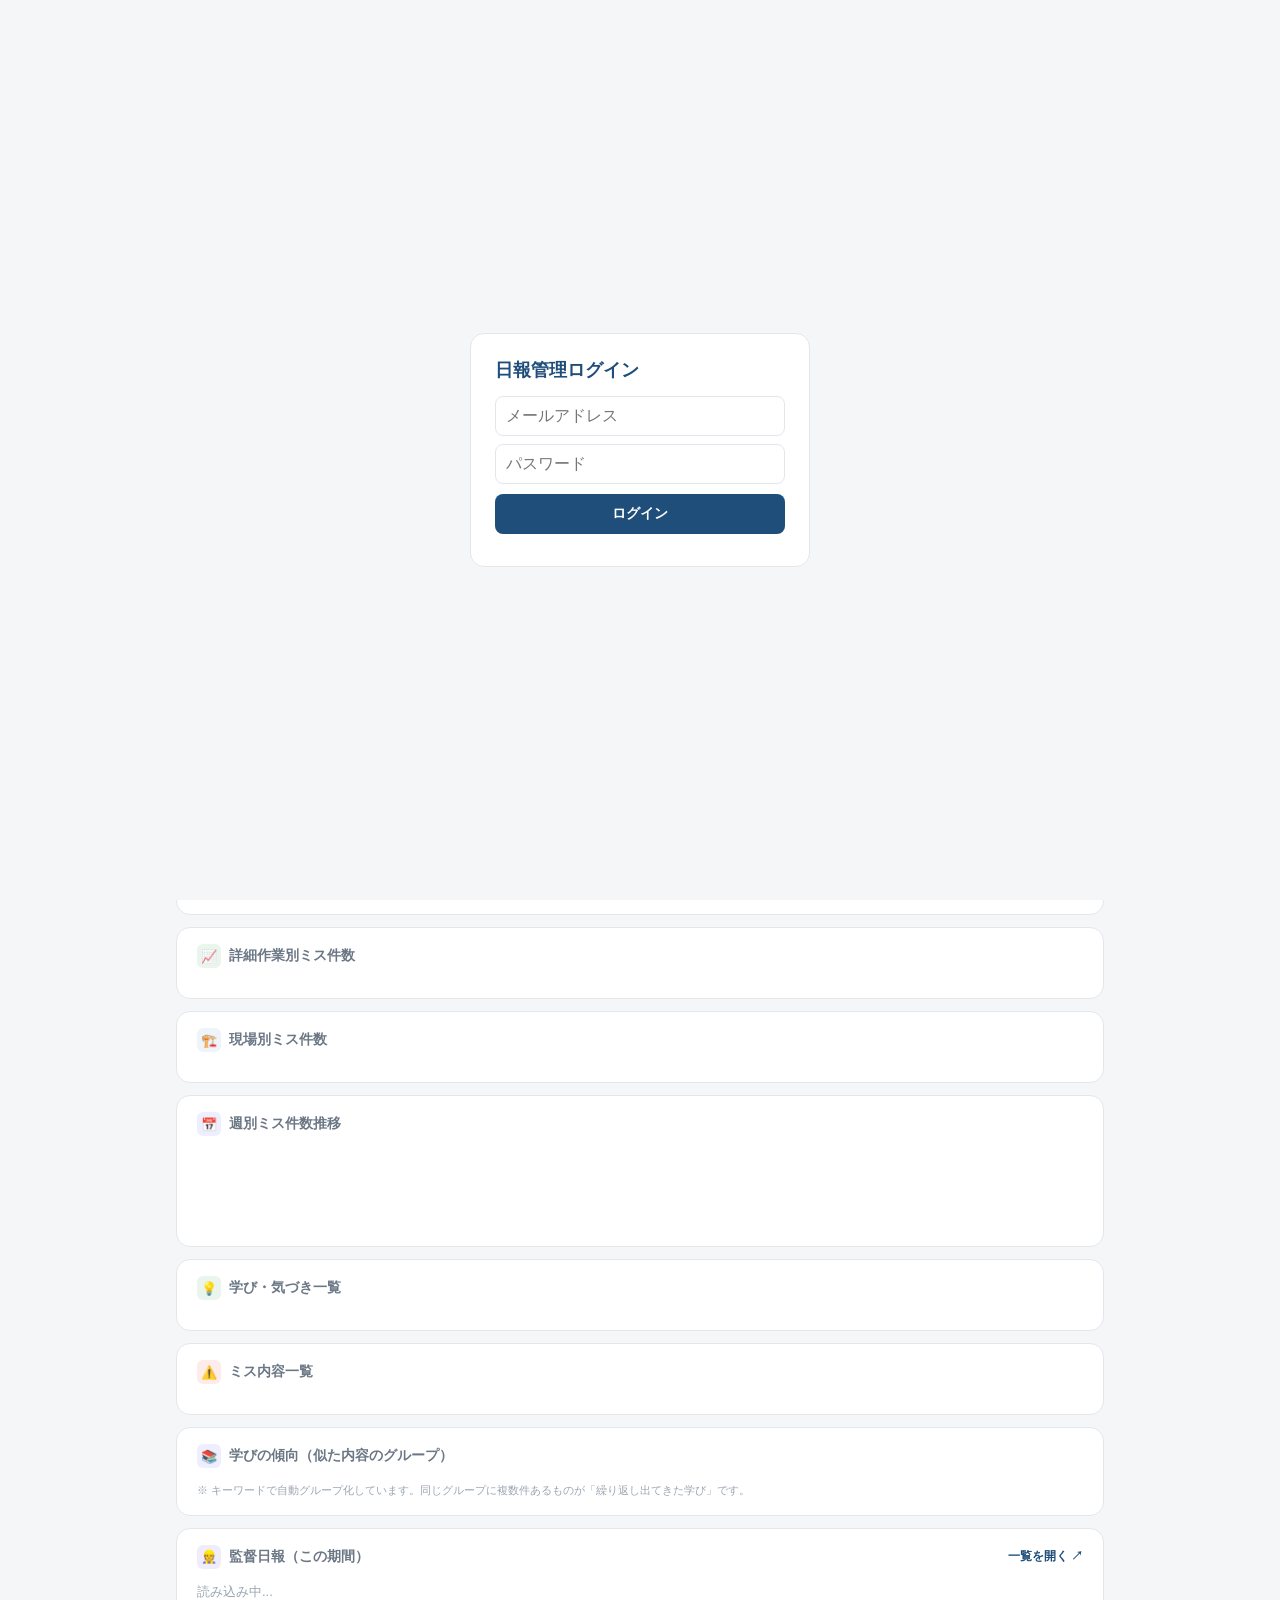
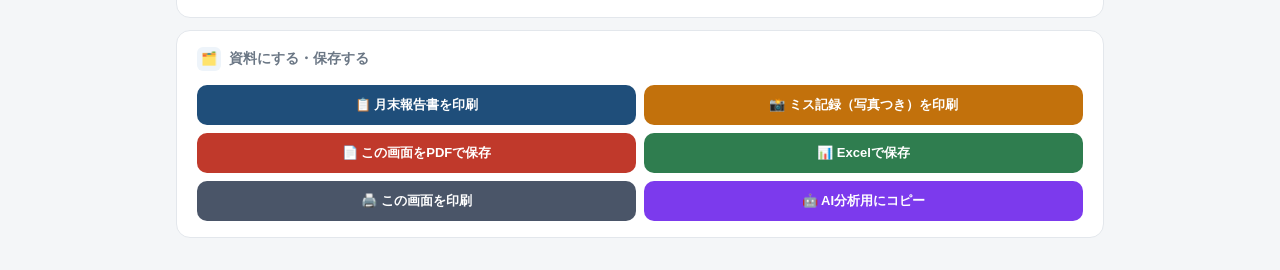
==== commit fa0f1c94: "日報管理：タブを1行に収まるように（動画・議事録の名前を短く） Co-Authored-By: Claude Opus 5.5 <noreply@anthropic.com> Claude-Sessi" ====
--- a/kanri/index.html
+++ b/kanri/index.html
@@ -23,7 +23,7 @@
 .search-hit-count{font-size:11px;color:#9aa5b1;margin:-6px 0 12px 2px}
 mark.hl{background:#fff3b0;color:inherit;border-radius:2px;padding:0 1px}
 .tabs{display:flex;gap:6px;margin-bottom:16px;flex-wrap:wrap}
-.tab-btn{padding:10px 20px;border:none;border-radius:10px;font-size:13px;font-weight:700;cursor:pointer;font-family:inherit;background:#fff;color:#6b7785;border:1.5px solid #e3e7ec}
+.tab-btn{padding:9px 13px;border:none;border-radius:10px;font-size:13px;font-weight:700;cursor:pointer;font-family:inherit;background:#fff;color:#6b7785;border:1.5px solid #e3e7ec}
 .tab-btn.active{background:#1f4e7a;color:#fff;border-color:#1f4e7a}
 .stats{display:grid;grid-template-columns:repeat(auto-fit,minmax(130px,1fr));gap:10px;margin-bottom:16px}
 .stat{background:#fff;border-radius:12px;padding:14px 16px;border:1px solid #e3e7ec;text-align:center}
@@ -203,8 +203,8 @@
     <button class="tab-btn" id="tbtn-logs">📋 日別ログ</button>
     <button class="tab-btn" id="tbtn-edu">🎓 育成チェック</button>
     <button class="tab-btn" id="tbtn-karte">📈 成長カルテ</button>
-    <button class="tab-btn" id="tbtn-video">📹 動画ライブラリ</button>
-    <button class="tab-btn" id="tbtn-meeting">📝 ミーティング議事録</button>
+    <button class="tab-btn" id="tbtn-video">📹 動画</button>
+    <button class="tab-btn" id="tbtn-meeting">📝 議事録</button>
     <button class="tab-btn" id="tbtn-tejun">📘 手順書</button>
     <a class="tab-btn" href="../kantoku/#reports" style="text-decoration:none;display:inline-block">👷 監督日報 ↗</a>
   </div>
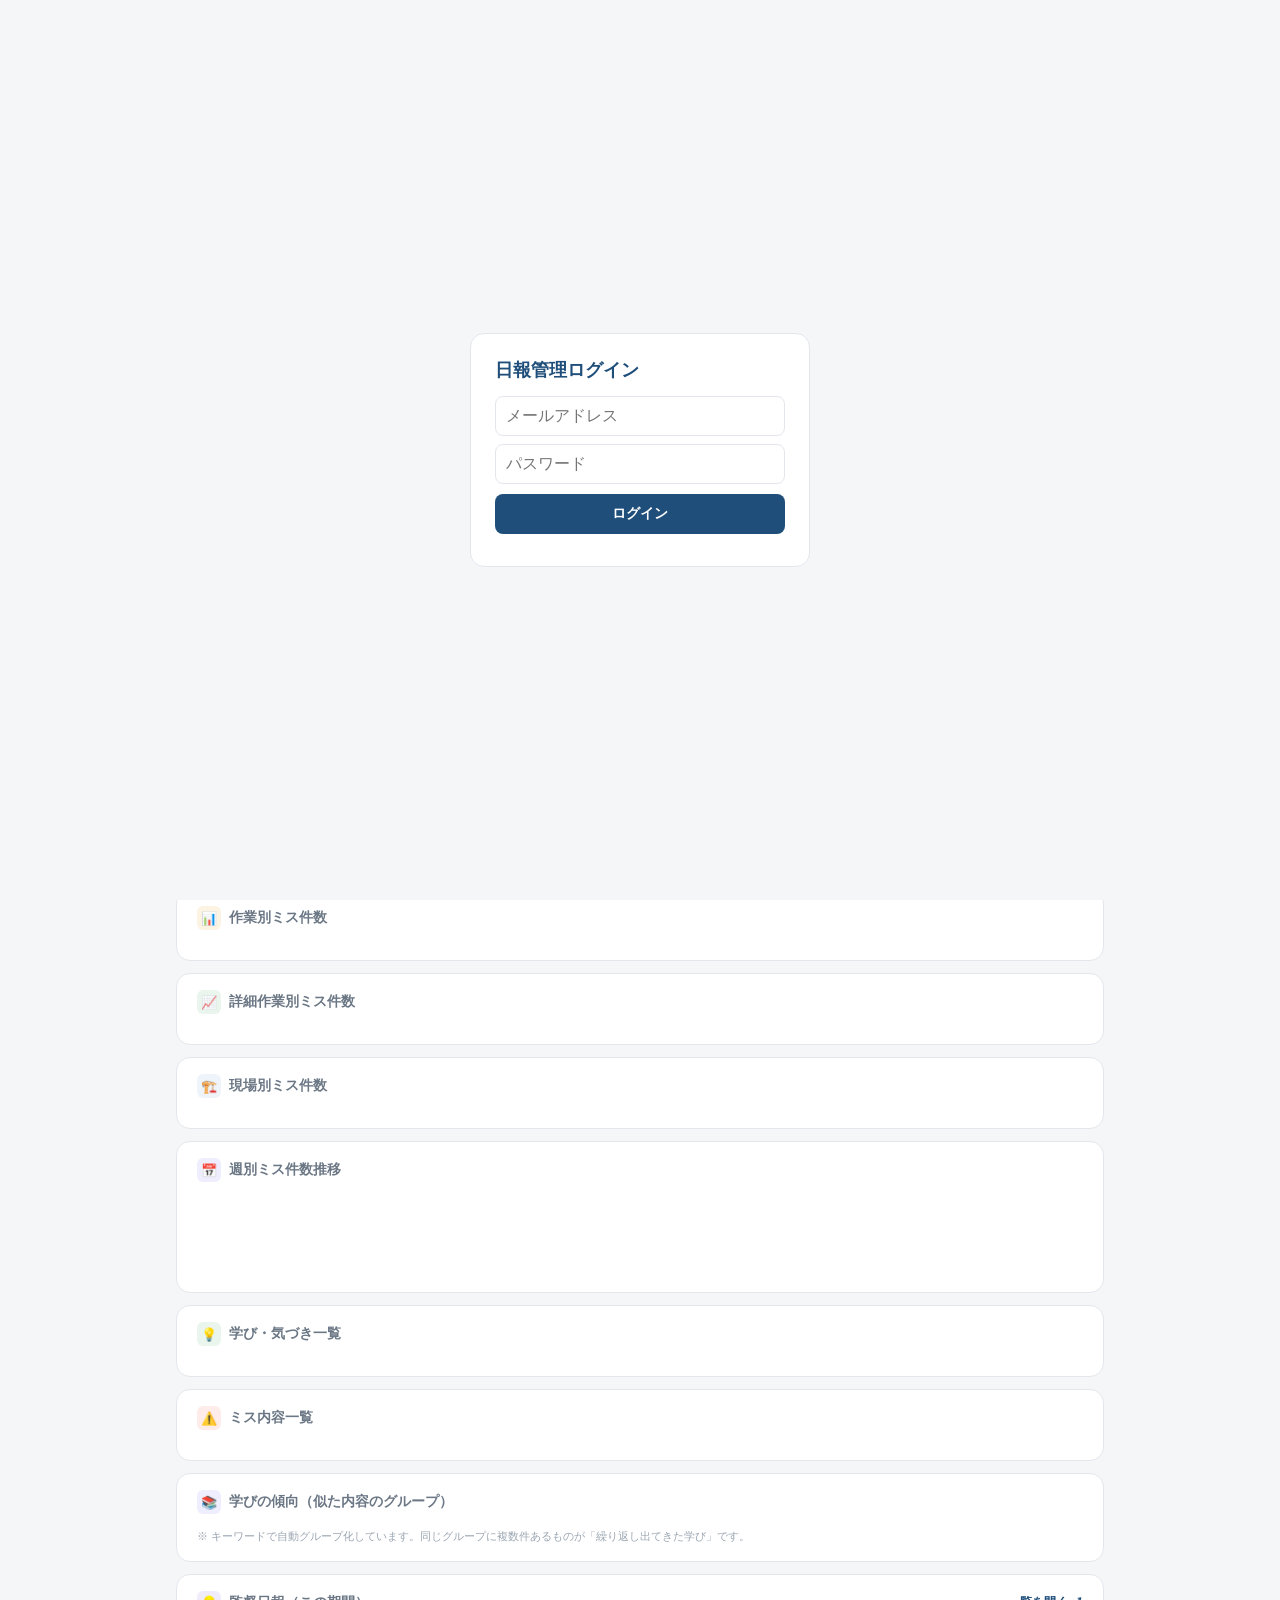
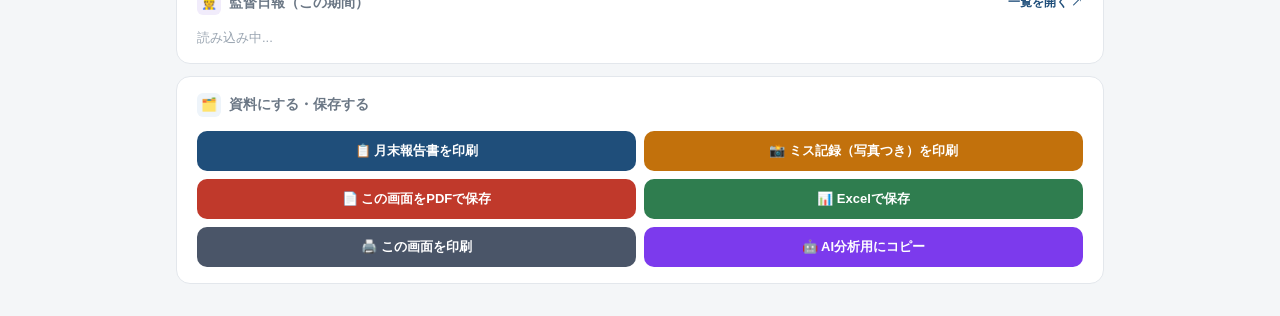
==== commit 924b9880: "ミスと学びを在来/SEで分けて記録・表示：大工日報に日ごとの工法（現場ごとに記憶）、分析・学びタブの工法切替。日報管理に工法の絞り込み Co-Authored-By: Claude Opus 5.5 " ====
--- a/kanri/index.html
+++ b/kanri/index.html
@@ -187,6 +187,7 @@
         <optgroup label="年ごと" id="period-years"></optgroup>
       </select>
       <select id="filter-person"><option value="">全員</option></select>
+      <select id="filter-method" title="工法で絞り込む"><option value="">在来・SE両方</option><option value="zairai">在来工法だけ</option><option value="se">SE工法だけ</option></select>
       <div class="search-box" id="search-box">
         <input type="text" id="search-input" placeholder="ミス・学びをキーワード検索">
         <button class="search-clear" id="search-clear" title="クリア">✕</button>
@@ -768,13 +769,15 @@
 function updatePeriodNames(){
   const sel=document.getElementById("filter-period");
   const t=sel.selectedOptions[0]?sel.selectedOptions[0].textContent.replace("（1年分）",""):"";
-  document.querySelectorAll(".period-name").forEach(el=>el.textContent=`（${t}）`);
+  const fm=(document.getElementById("filter-method")||{}).value||"";
+  document.querySelectorAll(".period-name").forEach(el=>el.textContent=`（${t}${fm?"・"+METHOD_LABEL[fm]:""}）`);
   const pt=document.getElementById("print-title");if(pt)pt.textContent=`日報サマリー　${getPeriodLabel()}`;
 }
 
 window.loadData=async function(){
   const{from,to}=getRange();
   const filterPerson=document.getElementById("filter-person").value;
+  const filterMethod=(document.getElementById("filter-method")||{}).value||"";
   const searchTerm=getSearchTerm();
   let snap;
   try{
@@ -814,7 +817,14 @@
 
   Object.entries(allData).forEach(([uid,days])=>{
     if(filterPerson&&uid!==filterPerson)return;
-    const filtered=Object.entries(days).filter(([k])=>inRange(k,from,to)).sort((a,b)=>b[0].localeCompare(a[0]));
+    // 工法で絞るときは、その日の工法か、その工法のミスがある日だけ。ミスと学びも工法で分ける
+    const filtered=Object.entries(days).filter(([k])=>inRange(k,from,to)).map(([k,v])=>{
+      if(!filterMethod||!v)return [k,v];
+      const ms=(v.misses||[]).filter(m=>(m.method||v.method||"zairai")===filterMethod);
+      const keepLearn=v.method===filterMethod;
+      if(!ms.length&&!keepLearn)return null;
+      return [k,{...v,misses:ms,learn:keepLearn?v.learn:"",learnPhotos:keepLearn?v.learnPhotos:[]}];
+    }).filter(Boolean).sort((a,b)=>b[0].localeCompare(a[0]));
     if(filtered.length===0)return;
     activePersons.add(uid);
     totalDays+=filtered.length;
@@ -822,8 +832,8 @@
     filtered.forEach(([dateKey,v])=>{
       const misses=v.misses||[];
       totalMiss+=misses.length;
-      misses.forEach(ms=>{if(ms.sev==="重大")totalSev++;allMisses.push({...ms,date:dateKey,personName:displayName,site:v.site})});
-      if(v.learn&&v.learn.trim()){totalLearn++;allLearns.push({date:dateKey,learn:v.learn,personName:displayName,rec:v})}
+      misses.forEach(ms=>{if(ms.sev==="重大")totalSev++;allMisses.push({...ms,method:ms.method||v.method||"zairai",date:dateKey,personName:displayName,site:v.site})});
+      if(v.learn&&v.learn.trim()){totalLearn++;allLearns.push({date:dateKey,learn:v.learn,personName:displayName,method:v.method||"",rec:v})}
       allEntriesCache.push({uid,displayName,dateKey,rec:v});
     });
     personData[uid]={displayName,entries:filtered};
@@ -934,7 +944,7 @@
   else{
     renderCollapsible(learnEl,learnsShown.sort((a,b)=>b.date.localeCompare(a.date)).map(x=>`
       <div style="border-left:3px solid #2f7d4f;padding:8px 12px;margin-bottom:10px;background:#f8faf9;border-radius:0 8px 8px 0">
-        <div style="font-size:11px;color:#2f7d4f;font-weight:700;margin-bottom:3px">${fmtDate(x.date)} ${esc(x.personName)}</div>
+        <div style="font-size:11px;color:#2f7d4f;font-weight:700;margin-bottom:3px">${fmtDate(x.date)} ${esc(x.personName)}${x.method?` <span style="font-size:10px;padding:1px 7px;border-radius:10px;background:#eef4fa;color:#1f4e7a">${METHOD_LABEL[x.method]||""}</span>`:""}${x.rec&&x.rec.site?` <span style="font-weight:400;color:#6b7785">${esc(x.rec.site)}</span>`:""}</div>
         <div style="font-size:13px;color:#1c2530;line-height:1.6;white-space:pre-wrap">${highlight(x.learn,searchTerm)}</div>
         ${renderPhotoRow(x.rec)}
       </div>`),"learn",5);
@@ -953,6 +963,7 @@
         <div style="border-left:3px solid ${SEV_COLOR[x.sev]||"#c2710c"};padding:8px 12px;margin-bottom:10px;background:${SEV_BG[x.sev]||"#fdf8f4"};border-radius:0 8px 8px 0">
           <div style="display:flex;align-items:center;gap:8px;flex-wrap:wrap;margin-bottom:4px">
             <span style="font-size:11px;color:${SEV_COLOR[x.sev]||"#c2710c"};font-weight:700">${fmtDate(x.date)} ${esc(x.personName)}</span>
+            <span style="font-size:10px;font-weight:700;padding:2px 7px;border-radius:10px;background:#eef4fa;color:#1f4e7a">${x.method==="se"?"SE":"在来"}</span>
             ${x.big?`<span style="font-size:10px;font-weight:700;padding:2px 7px;border-radius:10px;background:#fdf3e3;color:#c2710c">${esc(x.big)}</span>`:''}
             ${x.detail?`<span style="font-size:10px;font-weight:700;padding:2px 7px;border-radius:10px;background:#eef1f4;color:#6b7785">${esc(x.detail)}</span>`:''}
             ${x.sev?`<span style="font-size:10px;font-weight:700;padding:2px 7px;border-radius:10px;background:${SEV_BG[x.sev]};color:${SEV_COLOR[x.sev]}">${x.sev}</span>`:''}
@@ -1711,6 +1722,7 @@
   let t="";
   t+=`【株式会社濱崎組 会議資料用データ（AI分析依頼）】\n`;
   t+=`対象期間: ${period}（${fmtD(from)} 〜 ${fmtD(to)}）\n`;
+  {const fm=document.getElementById("filter-method").value;t+=`工法: ${fm?METHOD_LABEL[fm]:"在来・SE両方"}\n`;}
   t+=`\n----- 概況 -----\n`;
   t+=`ミス合計: ${document.getElementById("s-miss")?.textContent||"-"}件\n`;
   t+=`うち重大: ${document.getElementById("s-sev")?.textContent||"-"}件\n`;
@@ -1823,6 +1835,7 @@
 observer.observe(saveBtn,{attributes:true,attributeFilter:["data-edit-key"]});
 document.getElementById("filter-period").addEventListener("change",loadData);
 document.getElementById("filter-person").addEventListener("change",loadData);
+document.getElementById("filter-method").addEventListener("change",loadData);
 
 // 検索ボックス
 let searchDebounce=null;
@@ -1850,7 +1863,8 @@
 
 // ── ダウンロード機能 ──────────────────────────────
 // 現在の期間ラベルを取得
-function getPeriodLabel(){
+function getPeriodLabel(){const b=getPeriodLabel0();const fm=(document.getElementById("filter-method")||{}).value||"";return fm?`${b}（${METHOD_LABEL[fm]}）`:b;}
+function getPeriodLabel0(){
   const v=document.getElementById("filter-period").value;
   const now=new Date();
   const y=now.getFullYear(),m=now.getMonth()+1;
@@ -1904,12 +1918,12 @@
   XLSX.utils.book_append_sheet(wb,wsMiss,"ミス一覧");
 
   // ② 学び一覧シート
-  const learnRows=[["日付","氏名","現場","学び・気づき"]];
+  const learnRows=[["日付","氏名","現場","工法","学び・気づき"]];
   (allLearnsCache||[]).forEach(x=>{
-    learnRows.push([x.date||"",x.personName||"",x.rec&&x.rec.site||"",x.learn||""]);
+    learnRows.push([x.date||"",x.personName||"",x.rec&&x.rec.site||"",METHOD_LABEL[x.method]||"",x.learn||""]);
   });
   const wsLearn=XLSX.utils.aoa_to_sheet(learnRows);
-  wsLearn["!cols"]=[{wch:12},{wch:10},{wch:14},{wch:40}];
+  wsLearn["!cols"]=[{wch:12},{wch:10},{wch:14},{wch:10},{wch:40}];
   XLSX.utils.book_append_sheet(wb,wsLearn,"学び一覧");
 
   // ③ 作業別ミス件数シート
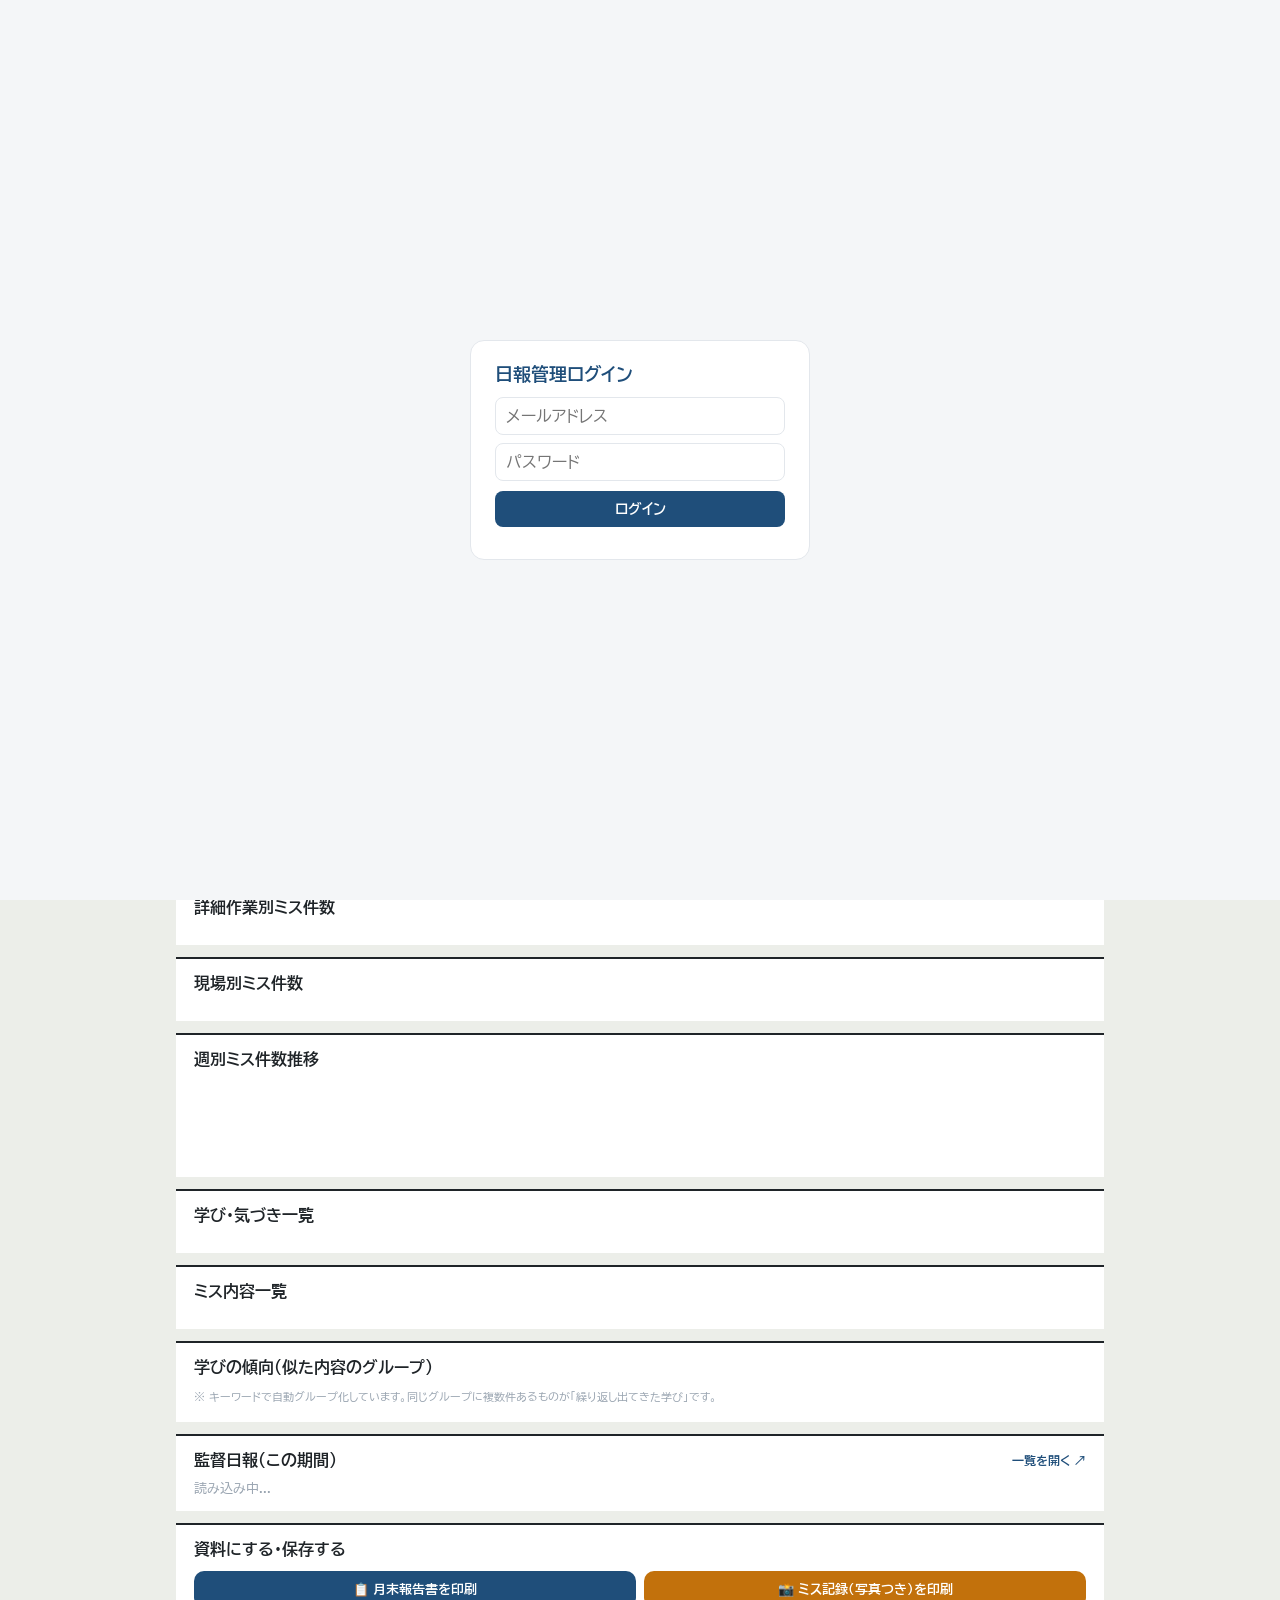
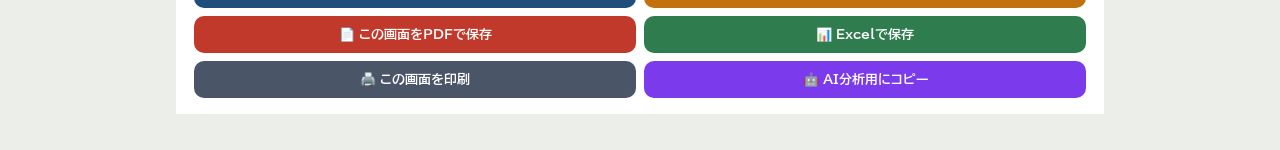
==== commit 22692c56: "3サイトを新デザインに（工事黒板・判子・野帳・差し金のロゴ）。監督日報は「今日」画面と下のボタン列、大工日報は今日の画面・前回と同じで書く・話して入力、日報管理は今日の提出状況。ホーム画面アイコンと書" ====
--- a/kanri/index.html
+++ b/kanri/index.html
@@ -5,6 +5,13 @@
 <meta name="viewport" content="width=device-width,initial-scale=1.0"/>
 <script src="https://cdnjs.cloudflare.com/ajax/libs/xlsx/0.18.5/xlsx.full.min.js" defer></script>
 <title>日報管理・月次ミーティング | 株式会社濱崎組</title>
+<link rel="manifest" href="manifest.webmanifest">
+<link rel="apple-touch-icon" href="../assets/icon-kanri-180.png">
+<meta name="theme-color" content="#6e4f26">
+<meta name="apple-mobile-web-app-capable" content="yes">
+<meta name="mobile-web-app-capable" content="yes">
+<meta name="apple-mobile-web-app-title" content="日報管理">
+<link rel="stylesheet" href="../assets/brand.css">
 <style>
 *{margin:0;padding:0;box-sizing:border-box}
 body{font-family:'Hiragino Sans','Hiragino Kaku Gothic ProN','Noto Sans JP',sans-serif;background:#f4f6f8;color:#1c2530;min-height:100vh}
@@ -126,13 +133,24 @@
 .tj-del{background:none;border:none;font-size:15px;cursor:pointer;color:#9aa5b1;padding:0 2px}
 .print-only{display:none}
 @media print{.print-only{display:block;font-size:18px;font-weight:800;color:#1f4e7a;margin-bottom:12px}.more-btn,.btn-grid,.logout-btn,.no-print{display:none!important}}
+.filt-toggle{display:none}
 @media(max-width:600px){
   .container{padding:12px 10px}
-  .head{padding:14px 16px}
-  .head-title{font-size:18px}
+  .head{padding:12px 14px;gap:8px}
+  .head-title{font-size:17px}
+  .head-sub{display:none}
+  .filt-toggle{display:flex;justify-content:space-between;align-items:center;gap:8px;width:100%;background:#183f63;border:1px solid #6d8fb0;color:#fff;border-radius:8px;padding:8px 12px;font-size:13px;font-family:inherit;text-align:left;cursor:pointer}
+  .filt-toggle span{flex:1;min-width:0;white-space:nowrap;overflow:hidden;text-overflow:ellipsis}
+  .filt-toggle b{font-size:12px;color:#cfe0ef;white-space:nowrap}
+  .head:not(.open) .controls{display:none}
+  .controls{width:100%;display:grid;grid-template-columns:repeat(6,1fr);gap:6px}
+  .controls select{width:100%;padding:8px 6px;font-size:13px;min-width:0}
+  #filter-period{grid-column:span 6}
+  #filter-person,#filter-method{grid-column:span 3}
+  .search-box{grid-column:span 6}
   .search-box,.search-box input{width:100%}
-  .controls{width:100%}
-  .controls select{flex:1}
+  .reload-btn{grid-column:span 3}
+  .logout-btn{grid-column:span 3}
   .tabs{flex-wrap:nowrap;overflow-x:auto;-webkit-overflow-scrolling:touch;padding-bottom:4px;margin-bottom:12px}
   .tab-btn{flex:none;padding:9px 14px;white-space:nowrap}
   .stats{grid-template-columns:repeat(5,1fr);gap:6px;margin-bottom:12px}
@@ -144,6 +162,56 @@
   .person-header{padding:12px 14px}
   .person-body{padding:12px 12px}
 }
+
+/* ===== 案2：野帳・判子（11/17） ===== */
+body{font-family:var(--font);background:var(--paper);color:var(--sumi);font-size:15px}
+.container{padding:0 16px 24px}
+.head{background:#6e4f26;border-radius:0;margin:0 -16px;padding:16px 20px 14px}
+.head-title{font-size:21px;font-weight:700}
+.head-sub{color:rgba(255,255,255,.72);font-size:12px}
+.hm-rule.k{margin:0 -16px 0}
+.controls select,.search-box input,.reload-btn{border-radius:3px;font-size:14px;min-height:38px;border-bottom:2px solid #c9b48e}
+.logout-btn{border-radius:3px;min-height:38px;font-size:13px;color:#fff;border-color:rgba(255,255,255,.45)}
+.tabs{gap:0;margin:0 -16px 18px;padding:0 16px;background:#fff;border-bottom:2px solid var(--sumi);flex-wrap:nowrap;overflow-x:auto}
+.tab-btn,.tabs a.tab-btn{border:none;border-radius:0;background:transparent;color:var(--sub);font-size:15px;padding:14px 14px;white-space:nowrap}
+.tab-btn.active{background:var(--sumi);color:#fff}
+.stats{display:grid;grid-template-columns:repeat(5,1fr);gap:0;background:#fff;border-top:2px solid var(--sumi);border-bottom:1px solid var(--line);margin-bottom:18px}
+.stat{border:none;border-left:1px solid var(--line);border-radius:0;text-align:left;padding:12px 16px}
+.stat:first-child{border-left:none}
+.stat-num{font-size:30px;font-weight:700}
+.stat-lbl{font-size:13px;color:var(--sub)}
+.card{border:none;border-top:2px solid var(--sumi);border-radius:0;padding:16px 18px}
+.card-title{font-size:16px;color:var(--sumi)}
+.card-title-icon{display:none}
+.bar-label{font-size:14px}
+.bar-bg{border-radius:0;background:#eef0ec}
+.bar-fill{border-radius:0}
+.bar-val{font-size:14px}
+.sev-card{border-radius:3px}
+.sev-lbl{font-size:13px}.sev-sub{font-size:11px}
+.trend-label,.trend-val{font-size:12px}
+.person-section{border:none;border-top:2px solid var(--sumi);border-radius:0}
+.person-header{background:#fff}
+.person-name{color:var(--ai);font-size:16px}
+.person-meta{font-size:13px}
+button,select,input,textarea{font-family:var(--font)}
+.no-data{font-size:15px}
+.ts-table{width:100%;border-collapse:collapse;font-size:15px}
+.ts-table th{text-align:left;font-size:13px;color:var(--sub);padding:8px 10px;border-bottom:2px solid var(--sumi);background:#f6f7f4;font-weight:700}
+.ts-table td{padding:10px;border-bottom:1px solid var(--line)}
+.ts-table td:last-child{width:96px}
+.ts-head{display:flex;gap:8px;align-items:center;flex-wrap:wrap}
+@media(max-width:600px){
+  .head{padding:12px 14px}
+  .stats{grid-template-columns:repeat(5,1fr)}
+  .stat{padding:10px 4px;text-align:center}
+  .stat-num{font-size:22px}
+  .stat-lbl{font-size:12px}
+  .filt-toggle{background:rgba(255,255,255,.12)!important;border:1.5px solid rgba(255,255,255,.45)!important;border-radius:3px!important}
+  .ts-table th:nth-child(2),.ts-table td:nth-child(2){display:none}
+  .tab-btn,.tabs a.tab-btn{font-size:14px;padding:13px 12px}
+}
+@media print{.hm-rule{display:none}.head{background:#fff}}
 </style>
 </head>
 <body>
@@ -172,10 +240,11 @@
 </script>
 <div class="container">
   <div class="head">
-    <div>
+    <div class="hm-brand"><div class="hm-mark" aria-hidden="true"><svg viewBox="0 0 26 26"><path d="M4 2h4v16h16v4H4z" fill="#d4ad6e"/><path d="M8 5h3M8 8h2M8 11h3M8 14h2M11 18v-3M14 18v-2M17 18v-3M20 18v-2" stroke="#d4ad6e" stroke-width="1.2"/></svg></div><div>
       <div class="head-title">日報管理・月次ミーティング</div>
-      <div class="head-sub">株式会社濱崎組 — 代表専用</div>
-    </div>
+      <div class="head-sub">株式会社濱崎組</div>
+    </div></div>
+    <button class="filt-toggle" id="filt-toggle" type="button" aria-expanded="false"><span id="filt-sum">今月・全員</span><b>▼ 変える</b></button>
     <div class="controls">
       <select id="filter-period">
         <option value="month">今月</option>
@@ -197,19 +266,21 @@
     </div>
   </div>
 
+  <div class="hm-rule k"></div>
   <div class="search-hit-count" id="search-hit-count" style="display:none"></div>
 
   <div class="tabs">
-    <button class="tab-btn active" id="tbtn-summary">📊 月次サマリー</button>
-    <button class="tab-btn" id="tbtn-logs">📋 日別ログ</button>
-    <button class="tab-btn" id="tbtn-edu">🎓 育成チェック</button>
-    <button class="tab-btn" id="tbtn-karte">📈 成長カルテ</button>
-    <button class="tab-btn" id="tbtn-video">📹 動画</button>
-    <button class="tab-btn" id="tbtn-meeting">📝 議事録</button>
-    <button class="tab-btn" id="tbtn-tejun">📘 手順書</button>
-    <a class="tab-btn" href="../kantoku/#reports" style="text-decoration:none;display:inline-block">👷 監督日報 ↗</a>
+    <button class="tab-btn active" id="tbtn-summary">月次サマリー</button>
+    <button class="tab-btn" id="tbtn-logs">日別ログ</button>
+    <button class="tab-btn" id="tbtn-edu">育成チェック</button>
+    <button class="tab-btn" id="tbtn-karte">成長カルテ</button>
+    <button class="tab-btn" id="tbtn-video">動画</button>
+    <button class="tab-btn" id="tbtn-meeting">議事録</button>
+    <button class="tab-btn" id="tbtn-tejun">手順書</button>
+    <a class="tab-btn" href="../kantoku/#reports" style="text-decoration:none;display:inline-block">監督日報を開く</a>
   </div>
 
+  <div class="card" id="today-status" style="display:none"></div>
   <div class="stats">
     <div class="stat"><div class="stat-num" id="s-members" style="color:#1f4e7a">—</div><div class="stat-lbl">出勤人数</div></div>
     <div class="stat"><div class="stat-num" id="s-days" style="color:#1c2530">—</div><div class="stat-lbl">提出日数</div></div>
@@ -805,8 +876,10 @@
     const o=document.createElement("option");o.value=uid;o.textContent=firstDay?.name||uid;personSel.appendChild(o);
   });
   if(curVal)personSel.value=curVal;
+  if(typeof updateFiltSum==="function")updateFiltSum();
   fillPeriodOptions(allData);
   updatePeriodNames();
+  renderTodayStatus(allData);
 
   allEntriesCache=[];
   let totalDays=0,totalMiss=0,totalSev=0,totalLearn=0;
@@ -1714,6 +1787,40 @@
 document.getElementById("tejun-search").addEventListener("input",()=>{clearTimeout(tejunSearchTimer);tejunSearchTimer=setTimeout(renderTejun,250);});
 document.getElementById("print-btn").addEventListener("click",()=>window.print());
 
+// ==== 今日の提出状況（直近30日に日報を書いた人が対象） ====
+async function renderTodayStatus(allData){
+  const el=document.getElementById("today-status"); if(!el) return;
+  const d=new Date(), p2=n=>String(n).padStart(2,"0");
+  const key=`${d.getFullYear()}-${p2(d.getMonth()+1)}-${p2(d.getDate())}`;
+  const from=new Date(d); from.setDate(from.getDate()-30);
+  const fromKey=`${from.getFullYear()}-${p2(from.getMonth()+1)}-${p2(from.getDate())}`;
+  const rows=[];
+  Object.entries(allData||{}).forEach(([uid,days])=>{
+    const ks=Object.keys(days||{}); if(!ks.some(k=>k>=fromKey)) return;
+    const last=ks.sort().slice(-1)[0], nm=(days[last]&&days[last].name)||uid, t=days[key];
+    rows.push({nm, kind:"大工", done:!!t, site:t?(t.site||""):""});
+  });
+  try{
+    if(isAdminUser()){
+      const ks=await get(ref(db,"kantoku_reports"));
+      if(ks.exists()) Object.entries(ks.val()).forEach(([uid,days])=>{
+        const k2=Object.keys(days||{}); if(!k2.some(k=>k>=fromKey)) return;
+        const last=k2.sort().slice(-1)[0], nm=(days[last]&&days[last].name)||uid, t=days[key];
+        rows.push({nm, kind:"監督", done:!!t, site:t?(t.site||""):""});
+      });
+    }
+  }catch(e){}
+  if(!rows.length){ el.style.display="none"; return; }
+  rows.sort((a,b)=>(a.done-b.done)||a.kind.localeCompare(b.kind,"ja")||a.nm.localeCompare(b.nm,"ja"));
+  const done=rows.filter(r=>r.done).length, left=rows.length-done;
+  const wd=["日","月","火","水","木","金","土"][d.getDay()];
+  el.style.display="";
+  el.innerHTML=`<div class="card-title ts-head">今日 ${d.getMonth()+1}月${d.getDate()}日（${wd}）の日報　<span class="hm-stamp sm green">提出 ${done}人</span>${left?`<span class="hm-stamp sm red">まだ ${left}人</span>`:""}</div>
+  <table class="ts-table"><tr><th>名前</th><th>日報</th><th>現場</th><th>状態</th></tr>
+  ${rows.map(r=>`<tr><td>${esc(r.nm)}</td><td>${r.kind}</td><td>${esc(r.site)||"―"}</td><td><span class="hm-stamp sm ${r.done?"green":"red"}">${r.done?"提出":"未提出"}</span></td></tr>`).join("")}</table>
+  <div style="font-size:13px;color:var(--faint);margin-top:8px">直近30日に日報を書いた人を出しています。休みの人も「未提出」に出ます。</div>`;
+}
+
 // ==== AI分析用エクスポート ====
 function buildAiExportText(){
   const period=document.getElementById("filter-period").selectedOptions[0]?.textContent||"";
@@ -1793,10 +1900,36 @@
     t+=`\n----- 監督日報のミス（${kantokuMissCache.length}件） -----\n`;
     kantokuMissCache.forEach(m=>{ t+=`・${m.date} ${m.personName}${m.site?"（"+m.site+"）":""} ${m.big||""}${m.sev?"／"+m.sev:""}: ${m.text||""}${m.cause?`（原因: ${m.cause}）`:""}${m.taisaku?`（対策: ${m.taisaku}）`:""}\n`; });
   }
-  t+=`\n----- AIへの依頼 -----\n`;
-  t+=`上記データをもとに、月一の定例会議（60分）で話す内容を整理してください。\n`;
-  t+=`①先月の振り返り（ミス傾向）②再発防止の論点 ③育成の進捗と自己評価とのズレ ④来月の目標案\n`;
-  t+=`の4点を、会議でそのまま使える形（要点箇条書き）でまとめてください。\n`;
+  // 前回の議事録（持ち越し事項の確認用）
+  const lastMeeting=(meetingsCache||[])[0];
+  if(lastMeeting){
+    t+=`\n----- 前回の会議（${lastMeeting.date||""}）の議事録 -----\n`;
+    if(lastMeeting.notice)t+=`周知事項: ${lastMeeting.notice}\n`;
+    if(lastMeeting.countermeasure)t+=`決めたミス対策: ${lastMeeting.countermeasure}\n`;
+    if(lastMeeting.goal)t+=`今月の目標: ${lastMeeting.goal}\n`;
+    if(lastMeeting.members)t+=`参加者: ${lastMeeting.members}\n`;
+  }
+  t+=`\n===== Claudeへの依頼（このまま送信してください） =====\n`;
+  t+=`上のデータを分析して、月一の定例会議（60分）で使える資料を作ってください。\n\n`;
+  t+=`以下の形式でお願いします：\n\n`;
+  t+=`①先月の振り返り（ミス傾向）\n`;
+  t+=`　- 全体件数・深刻度・やり直し時間から見える傾向\n`;
+  t+=`　- 特定の現場・作業・人に偏りがないか\n`;
+  t+=`　- データ入力の課題があれば指摘\n\n`;
+  t+=`②再発防止の論点\n`;
+  t+=`　- 学びの記録とミスの記録を照らし合わせて、手順書化する価値がある内容を抽出\n`;
+  t+=`　- 同じ人・同じ工程で繰り返しているミスがないか\n`;
+  t+=`　- 前回の会議で決めた対策・目標が守れているか（持ち越し事項）\n`;
+  t+=`　- 会議で個別確認すべき事例をピックアップ\n\n`;
+  t+=`③育成の進捗とズレ\n`;
+  t+=`　- 育成チェックのデータがあれば、自己評価と他者評価のズレを指摘\n`;
+  t+=`　- 学びの記録の量・質からメンバーの状態を推測（褒めるポイント／フォローが必要なポイント）\n\n`;
+  t+=`④来月の目標案（決定事項）\n`;
+  t+=`　- 具体的で検証可能な目標を3〜4個、担当者が分かる形で提案\n\n`;
+  t+=`その後、以下も作成してください：\n`;
+  t+=`- 上記をもとにしたWord資料（グラフ画像つき）\n`;
+  t+=`- 参加者に配る「記入シート」（Word・書き込み欄つき）\n`;
+  t+=`- データのグラフ化（現場別・作業別・深刻度別のミス件数、メンバー別の学び記録件数）\n`;
   return t;
 }
 
@@ -1807,7 +1940,7 @@
   document.getElementById("export-ai-text").select();
   if(navigator.clipboard && navigator.clipboard.writeText){
     navigator.clipboard.writeText(text)
-      .then(()=>{ alert("テキストを生成してコピーしました。ClaudeやChatGPTに貼り付けてください。"); })
+      .then(()=>{ alert("データと依頼文をまとめてコピーしました。\nClaudeに貼り付けて、そのまま送信してください。\n（送る前に、施主名や住所が入っていないかだけ確認してください）"); })
       .catch(()=>{ alert("自動コピーができませんでした。下の欄が選択状態になっているので、そのままコピー（Ctrl+C／⌘+C）してください。"); });
   }else{
     alert("テキストを生成しました。下の欄が選択状態になっているので、そのままコピー（Ctrl+C／⌘+C）してください。");
@@ -1834,6 +1967,23 @@
 });
 observer.observe(saveBtn,{attributes:true,attributeFilter:["data-edit-key"]});
 document.getElementById("filter-period").addEventListener("change",loadData);
+// スマホでは絞り込み欄をたたむ（今の条件はボタンに出す）
+function updateFiltSum(){
+  var q=function(id){var el=document.getElementById(id);return el&&el.selectedIndex>=0?el.options[el.selectedIndex].text:"";};
+  var parts=[q("filter-period"),q("filter-person")||"全員"];
+  var m=document.getElementById("filter-method").value; if(m) parts.push(m==="se"?"SEだけ":"在来だけ");
+  var kw=(document.getElementById("search-input").value||"").trim(); if(kw) parts.push("🔍"+kw);
+  document.getElementById("filt-sum").textContent="📅 "+parts.join("・");
+}
+document.getElementById("filt-toggle").addEventListener("click",function(){
+  var h=document.querySelector(".head"), o=h.classList.toggle("open");
+  this.setAttribute("aria-expanded",o?"true":"false");
+  this.querySelector("b").textContent=o?"▲ 閉じる":"▼ 変える";
+});
+["filter-period","filter-person","filter-method","search-input"].forEach(function(id){
+  document.getElementById(id).addEventListener(id==="search-input"?"input":"change",updateFiltSum);
+});
+setTimeout(updateFiltSum,0);
 document.getElementById("filter-person").addEventListener("change",loadData);
 document.getElementById("filter-method").addEventListener("change",loadData);
 
--- a/assets/brand.css
+++ b/assets/brand.css
@@ -0,0 +1,76 @@
+/* 濱崎組 現場アプリ 共通デザイン（大工日報・監督日報・日報管理）
+   形のもと：工事黒板（今日やること）・判子（状態）・野帳（一覧と書く欄）・差し金（ロゴと見出しの線）
+   色の決まり：赤＝危ない・期限切れ・未連絡・未発注／橙＝要確認・まもなく・連絡済・発注済／緑＝完了・確定・納品済
+   藍＝押すボタン・選んでいるもの／檜＝ロゴと目盛り線だけ */
+@import url("https://fonts.googleapis.com/css2?family=BIZ+UDPGothic:wght@400;700&display=swap");
+:root{
+  --sumi:#1f2428; --sub:#56606a; --faint:#7a838b; --line:#d6dad4; --paper:#eceee9; --card:#ffffff; --field:#fbfbf8;
+  --ai:#1f4a73; --ai-deep:#13314f; --ai-bg:#e3eaf2;
+  --hinoki:#d4ad6e; --board:#2f4a3c; --board-frame:#8a6a43; --chalk:#f4f3ea;
+  --red:#b3302a; --red-bg:#fbe8e5; --orange:#a35800; --orange-bg:#fcefdc; --green:#2a6f46; --green-bg:#e2f0e7;
+  --font:'BIZ UDPGothic','Hiragino Sans','Hiragino Kaku Gothic ProN','Noto Sans JP',sans-serif;
+  --nav-h:62px; --r:5px;
+}
+/* ---- 上の帯とロゴ ---- */
+.hm-top{background:var(--ai);color:#fff}
+.hm-top.sumi{background:#22282d}
+.hm-top.cha{background:#6e4f26}
+.hm-top-in{max-width:640px;margin:0 auto;padding:max(12px,env(safe-area-inset-top)) 14px 10px;display:flex;justify-content:space-between;align-items:center;gap:10px}
+.hm-brand{display:flex;align-items:center;gap:11px;min-width:0}
+.hm-mark{flex:none;width:38px;height:38px;border-radius:6px;background:rgba(255,255,255,.08);display:grid;place-items:center}
+.hm-mark svg{width:26px;height:26px;display:block}
+.hm-name{font-size:19px;font-weight:700;color:#fff;letter-spacing:.04em;line-height:1.25;white-space:nowrap;overflow:hidden;text-overflow:ellipsis}
+.hm-co{font-size:12px;color:rgba(255,255,255,.72);margin-top:2px;letter-spacing:.04em;white-space:nowrap;overflow:hidden;text-overflow:ellipsis}
+.hm-menu-btn{flex:none;height:40px;padding:0 13px;border:1.5px solid rgba(255,255,255,.4);border-radius:4px;background:transparent;color:#fff;font:700 14px var(--font);cursor:pointer}
+.hm-menu-btn[aria-expanded="true"]{background:#fff;color:var(--sumi)}
+.hm-menu{max-width:640px;margin:0 auto;padding:4px 14px 12px;display:flex;flex-wrap:wrap;gap:8px}
+.hm-menu a,.hm-menu button{display:inline-flex;align-items:center;height:42px;padding:0 14px;border-radius:4px;background:rgba(255,255,255,.1);border:1px solid rgba(255,255,255,.25);color:#fff;font:700 14px var(--font);text-decoration:none;cursor:pointer}
+.hm-menu .ver{color:rgba(255,255,255,.6);font-size:12px;align-self:center}
+/* 見出しの下の目盛り線（差し金） */
+.hm-rule{height:7px;background:
+  linear-gradient(var(--hinoki),var(--hinoki)) left bottom/100% 2px no-repeat,
+  repeating-linear-gradient(90deg,var(--hinoki) 0 2px,transparent 2px 12px) left bottom/100% 7px no-repeat}
+/* ---- 工事黒板（今日やること） ---- */
+.hm-board{background:var(--board);border:6px solid var(--board-frame);border-radius:3px;color:var(--chalk);padding:12px 14px 6px;box-shadow:inset 0 0 0 1px rgba(255,255,255,.07)}
+.hm-board-t{display:flex;justify-content:space-between;align-items:baseline;gap:8px;border-bottom:1.5px solid rgba(244,243,234,.5);padding-bottom:7px;margin-bottom:2px}
+.hm-board-t b{font-size:20px;letter-spacing:.05em}
+.hm-board-t span{font-size:14px;opacity:.85}
+.hm-board-row{display:flex;align-items:center;gap:10px;width:100%;min-height:50px;padding:6px 0;border:none;border-bottom:1px dashed rgba(244,243,234,.28);background:none;color:inherit;font:700 16px var(--font);text-align:left;cursor:pointer}
+.hm-board-row:last-child{border-bottom:none}
+.hm-board-row .k{flex:1}
+.hm-board-row .n{font-size:26px;min-width:40px;text-align:right}
+.hm-board-row .n.r{color:#ffa597}.hm-board-row .n.o{color:#f6c983}.hm-board-row .n.g{color:#b2e3c1}.hm-board-row .n.z{color:rgba(244,243,234,.5)}
+.hm-board-row .go{font-size:13px;border:1px solid rgba(244,243,234,.45);padding:3px 9px;border-radius:2px;opacity:.9}
+/* ---- 野帳（一覧の紙） ---- */
+.hm-sheet{background:#fff;border-top:2px solid var(--sumi);border-bottom:1px solid var(--line)}
+.hm-h{display:flex;justify-content:space-between;align-items:baseline;gap:8px;font-size:15px;font-weight:700;color:var(--sub);margin:20px 2px 7px}
+.hm-h a,.hm-h button{font:700 14px var(--font);color:var(--ai);background:none;border:none;text-decoration:underline;text-underline-offset:3px;cursor:pointer;padding:4px 0}
+/* ---- 判子（状態） ---- */
+.hm-stamp{display:inline-grid;place-items:center;min-width:46px;min-height:46px;padding:2px 4px;border:2px solid currentColor;border-radius:4px;font:700 13px/1.15 var(--font);text-align:center;background:#fff;flex:none}
+.hm-stamp.tilt{transform:rotate(-4deg)}
+.hm-stamp.sm{min-width:0;min-height:0;padding:1px 7px;font-size:13px;border-width:1.5px;border-radius:3px}
+.hm-stamp.red{color:var(--red)}.hm-stamp.orange{color:var(--orange)}.hm-stamp.green{color:var(--green)}.hm-stamp.ai{color:var(--ai)}.hm-stamp.gray{color:var(--faint)}
+/* ---- 押しボタン ---- */
+.hm-key{display:flex;align-items:center;justify-content:space-between;gap:10px;width:100%;min-height:60px;padding:0 18px;background:var(--ai);color:#fff;border:none;border-radius:var(--r);box-shadow:0 4px 0 var(--ai-deep);font:700 18px var(--font);text-align:left;cursor:pointer;text-decoration:none}
+.hm-key small{font-size:13px;font-weight:400;opacity:.85}
+.hm-key:active{transform:translateY(3px);box-shadow:0 1px 0 var(--ai-deep)}
+.hm-key2{display:flex;align-items:center;justify-content:space-between;gap:10px;width:100%;min-height:52px;padding:0 16px;background:#fff;color:var(--ai);border:2px solid var(--ai);border-radius:var(--r);box-shadow:0 3px 0 var(--ai-bg);font:700 15px var(--font);text-align:left;cursor:pointer}
+.hm-key2 small{font-size:13px;font-weight:400;color:var(--sub)}
+.hm-key2:active{transform:translateY(2px);box-shadow:none}
+/* ---- 下に固定するボタン列 ---- */
+.hm-nav{position:fixed;left:0;right:0;bottom:0;z-index:50;background:#fff;border-top:2px solid var(--sumi);padding-bottom:env(safe-area-inset-bottom)}
+.hm-nav-in{max-width:640px;margin:0 auto;display:flex}
+.hm-nav button,.hm-nav a{flex:1;min-width:0;height:var(--nav-h);background:none;border:none;color:var(--faint);font:700 12px var(--font);
+  display:flex;flex-direction:column;align-items:center;justify-content:center;gap:4px;text-decoration:none;position:relative;cursor:pointer}
+.hm-nav svg{width:23px;height:23px;stroke:currentColor;fill:none;stroke-width:1.9;stroke-linecap:round;stroke-linejoin:round}
+.hm-nav .on{color:#fff;background:var(--ai)}
+.hm-nav .hm-dot{position:absolute;top:6px;left:calc(50% + 6px);min-width:18px;height:18px;border-radius:2px;background:var(--red);color:#fff;font-size:11px;line-height:18px;padding:0 4px}
+/* ---- 書く欄（罫線）と音声入力 ---- */
+.hm-ruled{background-color:var(--field)!important;background-image:repeating-linear-gradient(transparent 0 calc(1.6em - 1px),#e4e7e0 calc(1.6em - 1px) 1.6em)!important;line-height:1.6!important;background-attachment:local!important;padding-top:10px!important;background-position:0 10px!important}
+.hm-mic{display:inline-flex;align-items:center;gap:8px;margin-top:7px;height:42px;padding:0 14px;border-radius:3px;border:1.5px solid var(--sumi);background:#fff;color:var(--sumi);font:700 14px var(--font);cursor:pointer}
+.hm-mic i{width:10px;height:10px;border-radius:50%;background:var(--red);flex:none}
+.hm-mic.rec{border-color:var(--red);color:#fff;background:var(--red)}
+.hm-mic.rec i{background:#fff;animation:hm-blink 1s infinite}
+@keyframes hm-blink{50%{opacity:.2}}
+:focus-visible{outline:3px solid var(--hinoki);outline-offset:2px}
+@media (prefers-reduced-motion:reduce){*{transition:none!important;animation:none!important}}
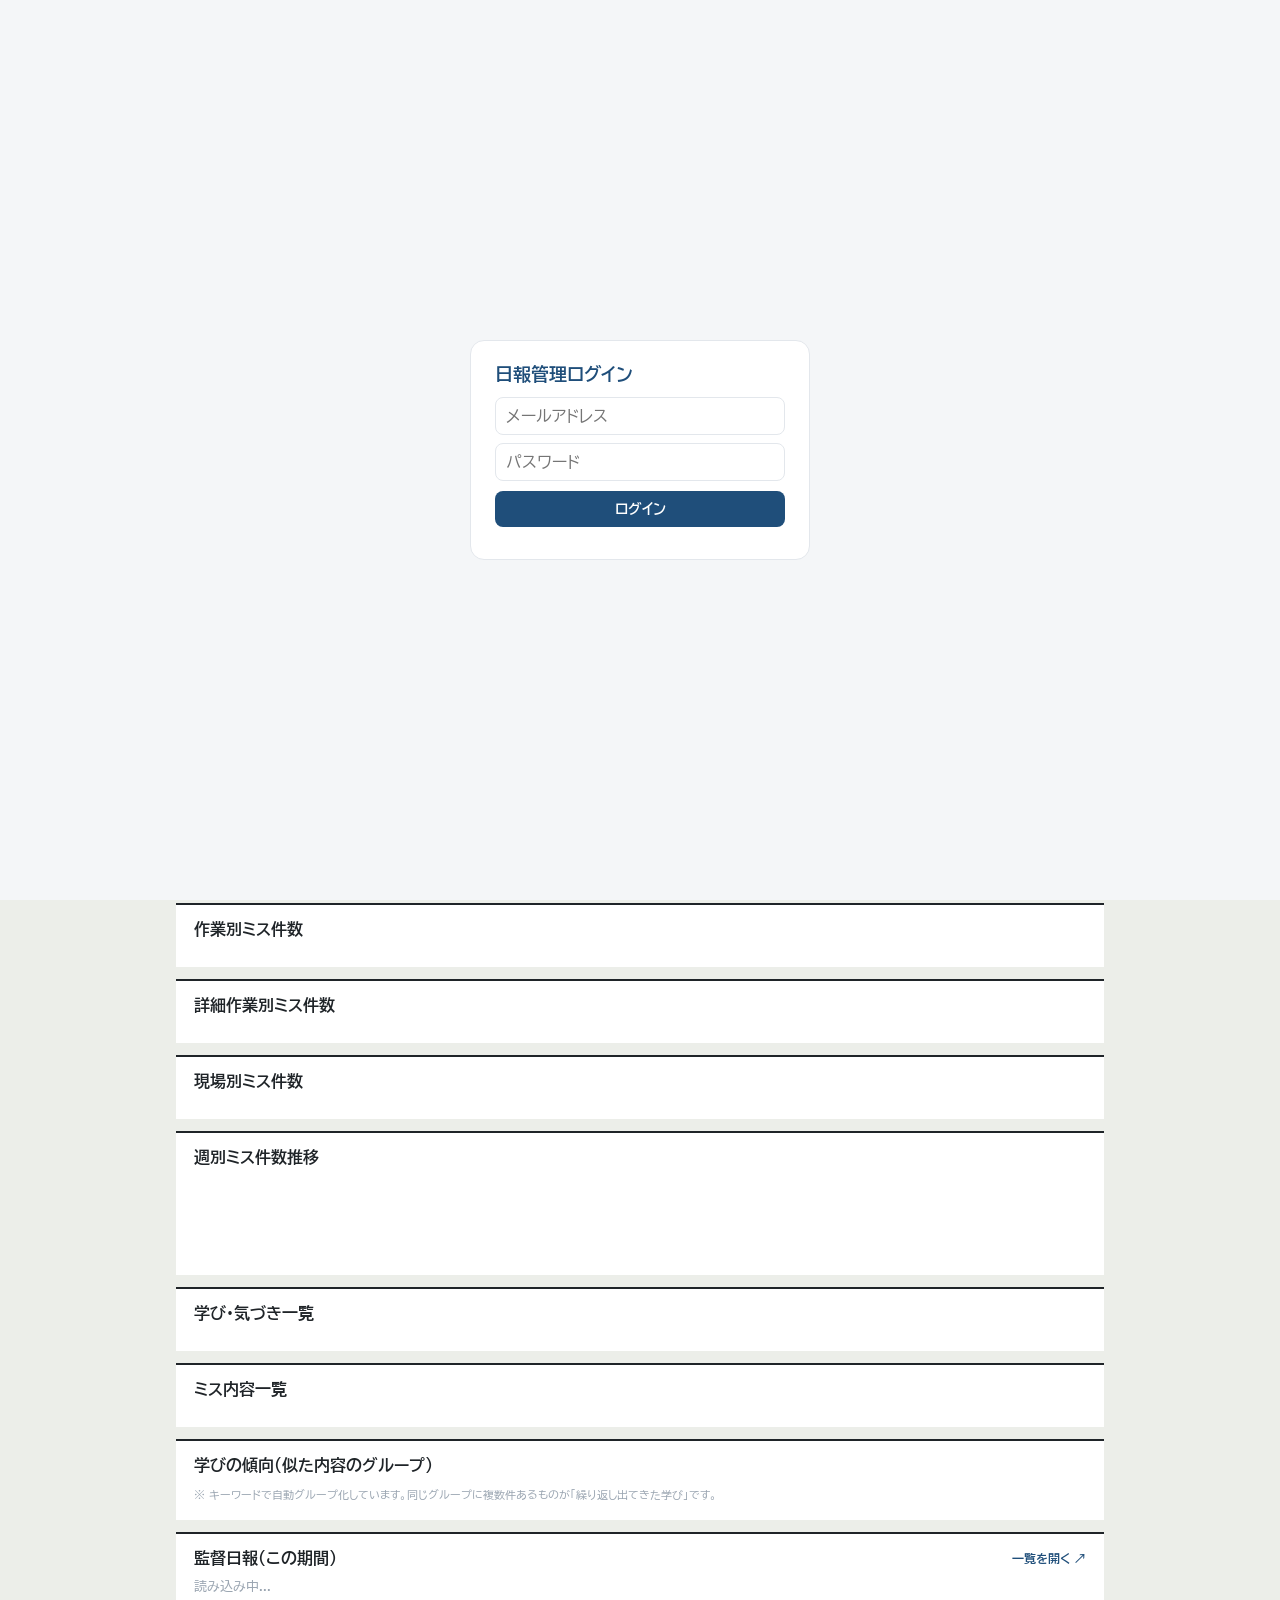
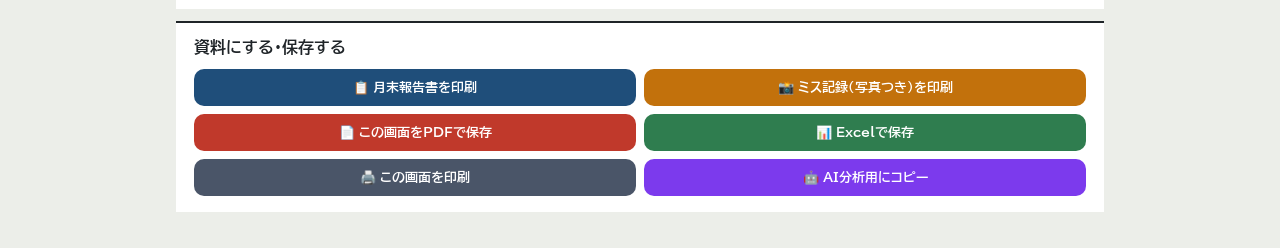
==== commit dd22b459: "日報管理：月次サマリーに日ごとの出勤カレンダー（その日の人数・人工・ミス、日付を押すと入った人と現場） Co-Authored-By: Claude Opus 5.5 <noreply@anthrop" ====
--- a/kanri/index.html
+++ b/kanri/index.html
@@ -208,10 +208,35 @@
   .stat-num{font-size:22px}
   .stat-lbl{font-size:12px}
   .filt-toggle{background:rgba(255,255,255,.12)!important;border:1.5px solid rgba(255,255,255,.45)!important;border-radius:3px!important}
-  .ts-table th:nth-child(2),.ts-table td:nth-child(2){display:none}
+  #today-status .ts-table th:nth-child(2),#today-status .ts-table td:nth-child(2){display:none}
   .tab-btn,.tabs a.tab-btn{font-size:14px;padding:13px 12px}
 }
 @media print{.hm-rule{display:none}.head{background:#fff}}
+
+/* 日ごとの出勤カレンダー */
+.dc-nav{display:flex;align-items:center;gap:10px;font-size:16px}
+.dc-nav button{width:40px;height:38px;border:1.5px solid #bfc5bd;background:#fff;border-radius:3px;font-size:18px;color:var(--ai);cursor:pointer}
+.dc-nav b{min-width:96px;text-align:center}
+.dc-grid{display:grid;grid-template-columns:repeat(7,1fr);border-top:1px solid var(--line);border-left:1px solid var(--line)}
+.dc-w{font-size:13px;font-weight:700;color:var(--sub);text-align:center;padding:6px 0;background:#f6f7f4;border-right:1px solid var(--line);border-bottom:1px solid var(--line)}
+.dc-w.sun{color:var(--red)}.dc-w.sat{color:var(--ai)}
+.dc-d{position:relative;min-height:78px;padding:5px 6px;border-right:1px solid var(--line);border-bottom:1px solid var(--line);background:#fff;text-align:left;font-family:var(--font);cursor:pointer;display:flex;flex-direction:column;border-top:none;border-left:none}
+.dc-d.empty{background:#f6f7f4;cursor:default}
+.dc-d.out{background:#f6f7f4;color:var(--faint)}
+.dc-d .n{font-size:13px;font-weight:700;color:var(--sub)}
+.dc-d.sun .n{color:var(--red)}.dc-d.sat .n{color:var(--ai)}
+.dc-d .ppl{margin-top:auto;font-size:24px;font-weight:700;color:var(--ai);line-height:1}
+.dc-d .ppl small{font-size:12px;font-weight:700;margin-left:2px}
+.dc-d .nk{font-size:11px;color:var(--sub);margin-top:2px}
+.dc-d .ms i{font-style:normal}
+.dc-d .ms{position:absolute;top:5px;right:5px;font-size:11px;font-weight:700;color:var(--orange);border:1.5px solid var(--orange);border-radius:2px;padding:0 4px;line-height:15px;background:#fff}
+.dc-d.today{box-shadow:inset 0 0 0 2px var(--ai)}
+.dc-d.sel{background:var(--ai-bg)}
+.dc-sum{display:flex;gap:18px;flex-wrap:wrap;font-size:14px;color:var(--sub);margin:10px 2px 0}
+.dc-sum b{color:var(--sumi);font-size:16px}
+.dc-detail{margin-top:14px}
+.dc-detail h5{font-size:15px;margin:0 0 6px}
+@media(max-width:600px){.dc-d{min-height:62px;padding:4px}.dc-d .ppl{font-size:19px}.dc-d .nk{display:none}.dc-d .ms{top:3px;right:3px;font-size:11px;padding:0 3px}.dc-d .ms i{display:none}}
 </style>
 </head>
 <body>
@@ -291,6 +316,13 @@
 
   <div class="print-only" id="print-title">日報サマリー</div>
   <div id="tab-summary">
+    <div class="card" id="day-cal-card">
+      <div class="card-title" style="justify-content:space-between">日ごとの出勤カレンダー
+        <span class="dc-nav"><button type="button" id="dc-prev" aria-label="前の月">‹</button><b id="dc-month"></b><button type="button" id="dc-next" aria-label="次の月">›</button></span>
+      </div>
+      <div id="day-cal"></div>
+      <div id="day-cal-detail"></div>
+    </div>
     <div class="card">
       <div class="card-title"><span class="card-title-icon" style="background:#eef4fa">⏱️</span>やり直し時間（この期間の合計）
         <button id="money-toggle" style="float:right;background:#eef4fa;color:#1f4e7a;border:none;border-radius:8px;padding:5px 12px;font-size:12px;font-weight:700;cursor:pointer;font-family:inherit">金額を表示</button>
@@ -914,6 +946,7 @@
   allMissesCache=allMisses;
   allLearnsCache=allLearns;
   currentRangeCache={from,to};
+  initDayCal(from,to);
 
   document.getElementById("s-members").textContent=activePersons.size;
   document.getElementById("s-days").textContent=totalDays;
@@ -1787,6 +1820,71 @@
 document.getElementById("tejun-search").addEventListener("input",()=>{clearTimeout(tejunSearchTimer);tejunSearchTimer=setTimeout(renderTejun,250);});
 document.getElementById("print-btn").addEventListener("click",()=>window.print());
 
+// ==== 日ごとの出勤カレンダー（今の絞り込み：期間・人・工法 に合わせる） ====
+let dcMonth=null, dcSel=null;
+function dcKey(d){return `${d.getFullYear()}-${String(d.getMonth()+1).padStart(2,"0")}-${String(d.getDate()).padStart(2,"0")}`}
+function initDayCal(from,to){
+  const now=new Date();
+  let base;
+  if(now>=from&&now<=to) base=now;
+  else{ const ks=allEntriesCache.map(e=>e.dateKey).sort(); base=ks.length?new Date(ks[ks.length-1]):new Date(Math.min(to.getTime(),now.getTime())); }
+  if(to.getFullYear()<2090&&from.getFullYear()>2020&&from.getMonth()===to.getMonth()&&from.getFullYear()===to.getFullYear()) base=from;
+  dcMonth=new Date(base.getFullYear(),base.getMonth(),1); dcSel=null; renderDayCal();
+}
+function renderDayCal(){
+  const box=document.getElementById("day-cal"); if(!box||!dcMonth) return;
+  const y=dcMonth.getFullYear(), m=dcMonth.getMonth();
+  document.getElementById("dc-month").textContent=`${y}年${m+1}月`;
+  const byDay={}, pre=`${y}-${String(m+1).padStart(2,"0")}`;
+  const fP=document.getElementById("filter-person").value, fM=(document.getElementById("filter-method")||{}).value||"";
+  Object.entries(rawReportsCache||{}).forEach(([uid,days])=>{
+    if(fP&&uid!==fP) return;
+    Object.entries(days||{}).forEach(([k,v])=>{
+      if(!v||!k.startsWith(pre)) return;
+      if(fM){ const ms=(v.misses||[]).filter(x=>(x.method||v.method||"zairai")===fM); if(v.method!==fM&&!ms.length) return; v={...v,misses:ms}; }
+      (byDay[k]=byDay[k]||[]).push({uid,displayName:v.name||uid,dateKey:k,rec:v});
+    });
+  });
+  const first=new Date(y,m,1).getDay(), last=new Date(y,m+1,0).getDate(), tk=dcKey(new Date());
+  let h=["日","月","火","水","木","金","土"].map((w,i)=>`<div class="dc-w ${i===0?"sun":i===6?"sat":""}">${w}</div>`).join("");
+  for(let i=0;i<first;i++) h+=`<div class="dc-d empty"></div>`;
+  let tPeople=0,tNinku=0,tMiss=0,days=0;
+  for(let d=1; d<=last; d++){
+    const k=`${y}-${String(m+1).padStart(2,"0")}-${String(d).padStart(2,"0")}`, list=byDay[k]||[], wd=(first+d-1)%7;
+    const ppl=new Set(list.map(e=>e.uid)).size;
+    const nk=list.reduce((n,e)=>n+(parseFloat(e.rec.ninku)||0),0);
+    const ms=list.reduce((n,e)=>n+(e.rec.misses||[]).length,0);
+    const inR=true;
+    if(ppl){days++;tPeople+=ppl;tNinku+=nk;tMiss+=ms;}
+    h+=`<button type="button" class="dc-d ${wd===0?"sun":wd===6?"sat":""} ${k===tk?"today":""} ${k===dcSel?"sel":""} ${inR?"":"out"}" data-dc="${k}" ${ppl?"":'aria-label="'+d+'日 日報なし"'}>
+      <span class="n">${d}</span>${ms?`<span class="ms"><i>ミス</i>${ms}</span>`:""}
+      ${ppl?`<span class="ppl">${ppl}<small>人</small></span>${nk?`<span class="nk">${Math.round(nk*10)/10}人工</span>`:""}`:""}
+    </button>`;
+  }
+  const tail=(7-((first+last)%7))%7; for(let i=0;i<tail;i++) h+=`<div class="dc-d empty"></div>`;
+  box.innerHTML=`<div class="dc-grid">${h}</div>
+    <div class="dc-sum"><span>日報が出た日 <b>${days}</b>日</span><span>のべ人数 <b>${tPeople}</b>人</span><span>のべ人工 <b>${Math.round(tNinku*10)/10}</b></span><span>ミス <b>${tMiss}</b>件</span></div>
+    <div style="font-size:12px;color:var(--faint);margin-top:4px">数字はその日に日報を出した人数。日付を押すと、入った人と現場が出ます。上の「人」「工法」の絞り込みに合わせて変わります（期間に関係なく、‹ › で前後の月も見られます）。</div>`;
+  renderDayCalDetail(byDay);
+}
+function renderDayCalDetail(byDay){
+  const el=document.getElementById("day-cal-detail"); if(!el) return;
+  if(!dcSel){ el.innerHTML=""; return; }
+  const list=(byDay[dcSel]||[]).slice().sort((a,b)=>(a.rec.site||"").localeCompare(b.rec.site||"","ja")||a.displayName.localeCompare(b.displayName,"ja"));
+  const d=new Date(dcSel), wd=["日","月","火","水","木","金","土"][d.getDay()];
+  if(!list.length){ el.innerHTML=`<div class="dc-detail"><h5>${d.getMonth()+1}月${d.getDate()}日（${wd}）</h5><div style="color:var(--sub)">この日の日報はありません。</div></div>`; return; }
+  const sites={}; list.forEach(e=>{const s=e.rec.site||"（現場なし）";sites[s]=(sites[s]||0)+1});
+  el.innerHTML=`<div class="dc-detail"><h5>${d.getMonth()+1}月${d.getDate()}日（${wd}）　${list.length}人　<span style="font-weight:400;color:var(--sub);font-size:14px">${Object.entries(sites).map(([s,n])=>`${esc(s)} ${n}人`).join("／")}</span></h5>
+  <table class="ts-table"><tr><th>名前</th><th>現場</th><th>人工</th><th>ミス</th></tr>
+  ${list.map(e=>{const ms=(e.rec.misses||[]).length;return `<tr><td>${esc(e.displayName)}</td><td>${esc(e.rec.site||"―")}</td><td>${esc(e.rec.ninku||"―")}</td><td>${ms?`<span class="hm-stamp sm orange">${ms}件</span>`:"―"}</td></tr>`}).join("")}</table></div>`;
+}
+document.addEventListener("click",ev=>{
+  const c=ev.target.closest&&ev.target.closest("[data-dc]");
+  if(c){ dcSel=dcSel===c.dataset.dc?null:c.dataset.dc; renderDayCal(); return; }
+  if(ev.target.id==="dc-prev"&&dcMonth){ dcMonth=new Date(dcMonth.getFullYear(),dcMonth.getMonth()-1,1); dcSel=null; renderDayCal(); }
+  if(ev.target.id==="dc-next"&&dcMonth){ dcMonth=new Date(dcMonth.getFullYear(),dcMonth.getMonth()+1,1); dcSel=null; renderDayCal(); }
+});
+
 // ==== 今日の提出状況（直近30日に日報を書いた人が対象） ====
 async function renderTodayStatus(allData){
   const el=document.getElementById("today-status"); if(!el) return;
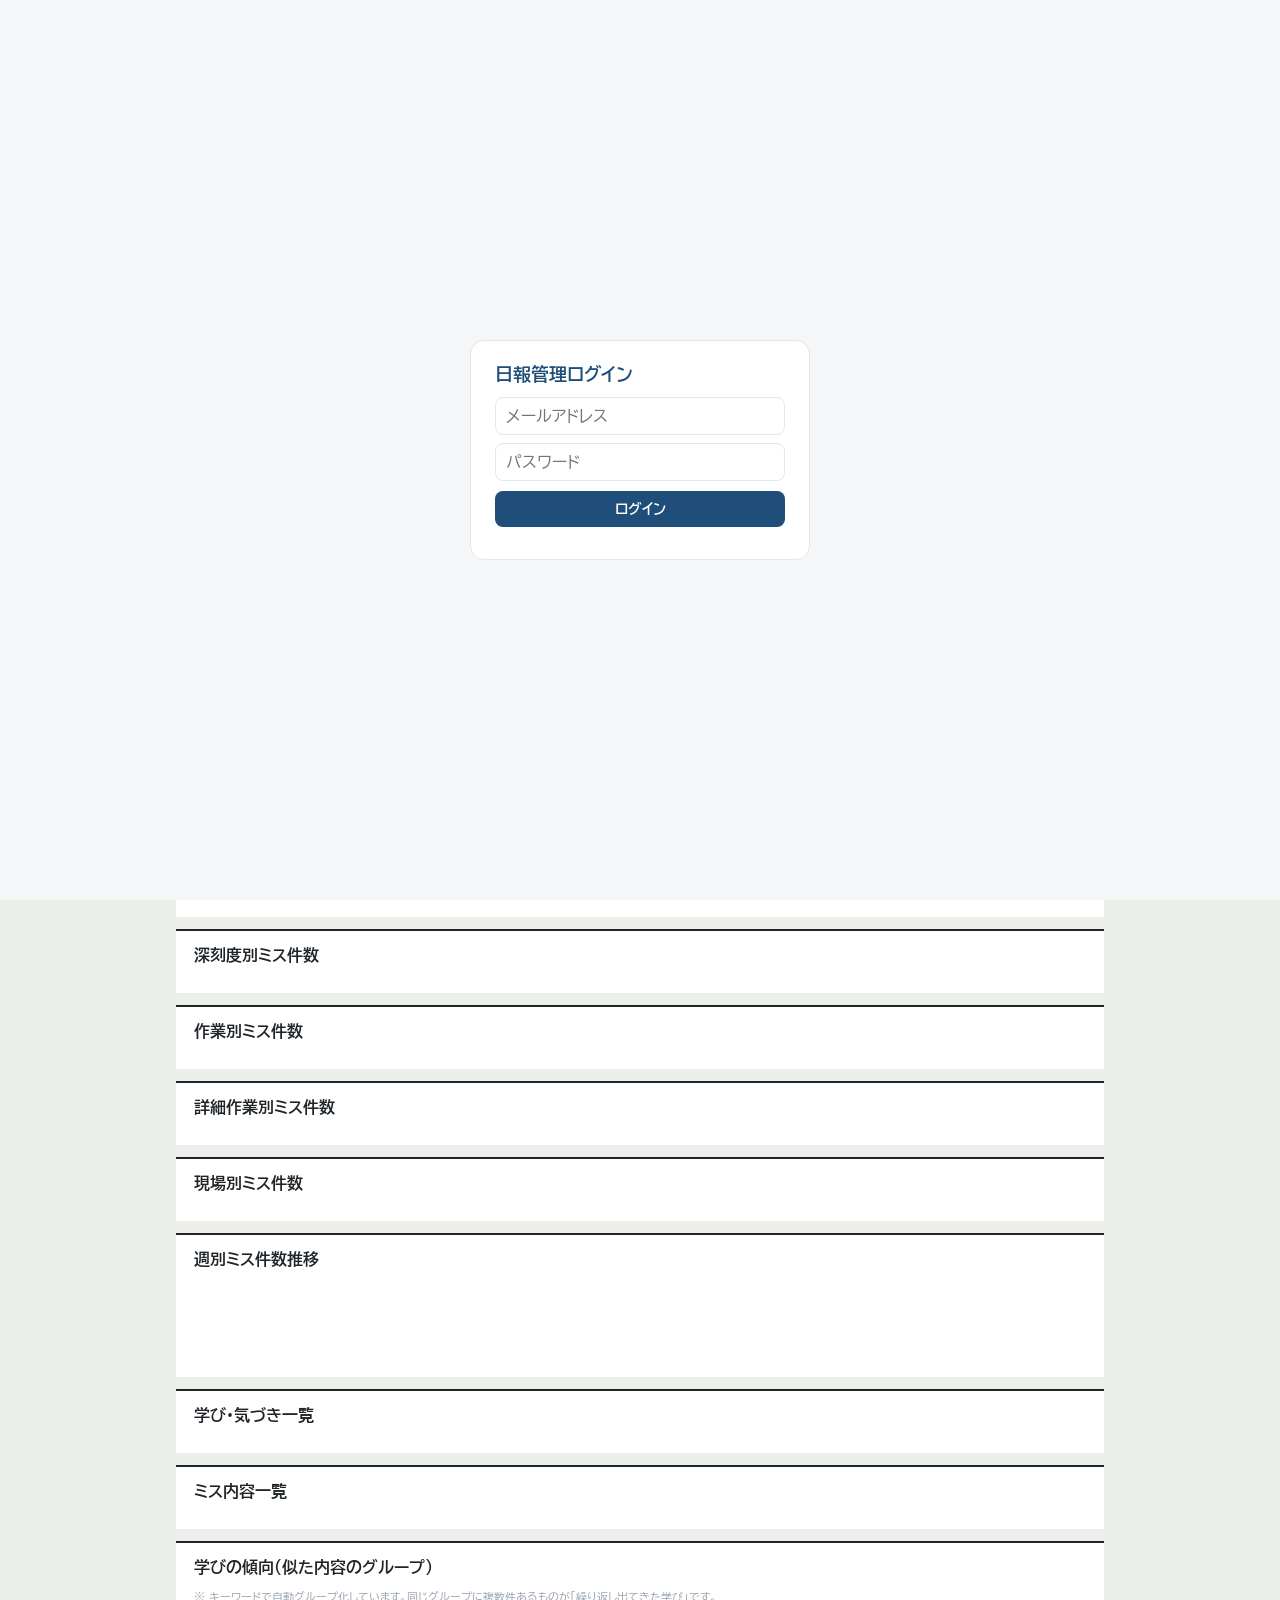
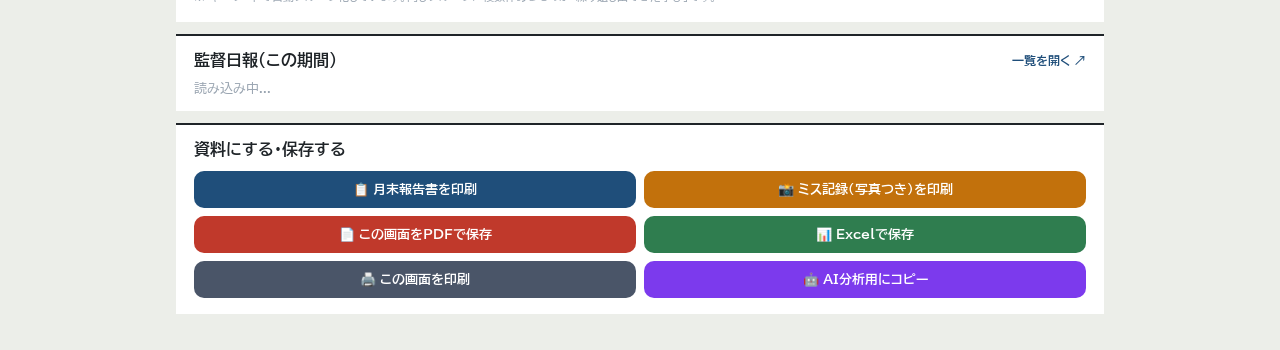
==== commit 5cca335a: "日報管理：現場ごとの人工（この月／全期間）。人工・のべ人数・日数・入った人、合計、Excelに貼れるコピー Co-Authored-By: Claude Opus 5.5 <noreply@anthr" ====
--- a/kanri/index.html
+++ b/kanri/index.html
@@ -201,6 +201,19 @@
 .ts-table td{padding:10px;border-bottom:1px solid var(--line)}
 .ts-table td:last-child{width:96px}
 .ts-head{display:flex;gap:8px;align-items:center;flex-wrap:wrap}
+.sn-seg{display:inline-flex;border:2px solid var(--sumi);border-radius:4px;overflow:hidden}
+.sn-seg button{min-height:38px;padding:0 14px;border:none;background:#fff;font:700 14px var(--font);color:var(--sub);cursor:pointer}
+.sn-seg button.on{background:var(--sumi);color:#fff}
+.sn-cap{font-size:14px;color:var(--sub);margin-bottom:8px}
+.sn-table td.num,.sn-table th.num{text-align:right;white-space:nowrap}
+.sn-table td.site{font-weight:700}
+.sn-table tr.tot td{border-top:2px solid var(--sumi);font-weight:700;background:#f6f7f4}
+.sn-table .bar{display:block;height:6px;background:var(--ai);margin-top:5px;border-radius:0}
+.sn-table .range{font-size:12px;color:var(--faint);font-weight:400;display:block;margin-top:2px}
+.sn-acts{display:flex;gap:8px;flex-wrap:wrap;margin-top:10px}
+.sn-acts button{min-height:40px;padding:0 14px;border:1.5px solid var(--ai);border-radius:3px;background:#fff;color:var(--ai);font:700 14px var(--font);cursor:pointer}
+.sn-note{font-size:12px;color:var(--faint);margin-top:8px;line-height:1.6}
+@media(max-width:600px){.sn-table th.hide-sp,.sn-table td.hide-sp{display:none}}
 @media(max-width:600px){
   .head{padding:12px 14px}
   .stats{grid-template-columns:repeat(5,1fr)}
@@ -322,6 +335,12 @@
       </div>
       <div id="day-cal"></div>
       <div id="day-cal-detail"></div>
+    </div>
+    <div class="card" id="site-ninku-card">
+      <div class="card-title" style="justify-content:space-between;flex-wrap:wrap;gap:8px">現場ごとの人工
+        <span class="sn-seg"><button type="button" data-sn="month" class="on">この月</button><button type="button" data-sn="all">全期間</button></span>
+      </div>
+      <div id="site-ninku"></div>
     </div>
     <div class="card">
       <div class="card-title"><span class="card-title-icon" style="background:#eef4fa">⏱️</span>やり直し時間（この期間の合計）
@@ -1866,7 +1885,67 @@
     <div class="dc-sum"><span>日報が出た日 <b>${days}</b>日</span><span>のべ人数 <b>${tPeople}</b>人</span><span>のべ人工 <b>${Math.round(tNinku*10)/10}</b></span><span>ミス <b>${tMiss}</b>件</span></div>
     <div style="font-size:12px;color:var(--faint);margin-top:4px">数字はその日に日報を出した人数。日付を押すと、入った人と現場が出ます。上の「人」「工法」の絞り込みに合わせて変わります（期間に関係なく、‹ › で前後の月も見られます）。</div>`;
   renderDayCalDetail(byDay);
-}
+  renderSiteNinku();
+}
+// ==== 現場ごとの人工（この月／全期間） ====
+let snMode="month";
+const snName=s=>String(s||"").normalize("NFKC").replace(/\s+/g,"").trim()||"（現場なし）";
+const snNum=v=>{const n=parseFloat(String(v==null?"":v).normalize("NFKC"));return isFinite(n)&&n>0?n:0};
+const r1=n=>Math.round(n*10)/10;
+function siteNinkuRows(prefix){
+  const fP=document.getElementById("filter-person").value, fM=(document.getElementById("filter-method")||{}).value||"";
+  const by={};
+  Object.entries(rawReportsCache||{}).forEach(([uid,days])=>{
+    if(fP&&uid!==fP) return;
+    Object.entries(days||{}).forEach(([k,v])=>{
+      if(!v||(prefix&&!k.startsWith(prefix))) return;
+      if(fM&&(v.method||"zairai")!==fM) return;
+      const key=snName(v.site);
+      const x=by[key]||(by[key]={site:(v.site||"").trim()||"（現場なし）",days:new Set(),people:new Set(),reports:0,ninku:0,blank:0,first:k,last:k});
+      x.days.add(k); x.people.add(v.name||uid); x.reports++;
+      const n=snNum(v.ninku); if(n) x.ninku+=n; else x.blank++;
+      if(k<x.first)x.first=k; if(k>x.last)x.last=k;
+    });
+  });
+  return Object.values(by).sort((a,b)=>b.ninku-a.ninku||b.reports-a.reports||a.site.localeCompare(b.site,"ja"));
+}
+function renderSiteNinku(){
+  const el=document.getElementById("site-ninku"); if(!el) return;
+  document.querySelectorAll("[data-sn]").forEach(b=>b.classList.toggle("on",b.dataset.sn===snMode));
+  const m=dcMonth||new Date();
+  const prefix=snMode==="month"?`${m.getFullYear()}-${String(m.getMonth()+1).padStart(2,"0")}`:"";
+  const rows=siteNinkuRows(prefix);
+  const fP=document.getElementById("filter-person"), fM=document.getElementById("filter-method");
+  const who=fP&&fP.value?fP.options[fP.selectedIndex].text:"全員";
+  const mth=fM&&fM.value?fM.options[fM.selectedIndex].text:"";
+  const cap=(snMode==="month"?`${m.getFullYear()}年${m.getMonth()+1}月`:"全期間（記録があるすべての日）")+`・${who}${mth?"・"+mth:""}`;
+  if(!rows.length){ el.innerHTML=`<div class="sn-cap">${esc(cap)}</div><div class="no-data">この期間の日報はありません。</div>`; return; }
+  const tot=rows.reduce((t,r)=>({ninku:t.ninku+r.ninku,reports:t.reports+r.reports,blank:t.blank+r.blank}),{ninku:0,reports:0,blank:0});
+  const max=Math.max(...rows.map(r=>r.ninku),1);
+  const fd=k=>{const [y,mo,d]=k.split("-");return snMode==="all"?`${y}/${Number(mo)}/${Number(d)}`:`${Number(mo)}/${Number(d)}`};
+  el.innerHTML=`<div class="sn-cap">${esc(cap)}　${rows.length}現場</div>
+  <table class="ts-table sn-table">
+    <tr><th>現場</th><th class="num">人工</th><th class="num">のべ人数</th><th class="num hide-sp">日数</th><th class="num hide-sp">入った人</th></tr>
+    ${rows.map(r=>`<tr><td class="site">${esc(r.site)}<span class="range">${fd(r.first)}${r.first!==r.last?"〜"+fd(r.last):""}</span><span class="bar" style="width:${Math.round(r.ninku/max*100)}%"></span></td>
+      <td class="num"><b>${r1(r.ninku)}</b>${r.blank?`<span class="range">未記入${r.blank}件</span>`:""}</td>
+      <td class="num">${r.reports}人</td><td class="num hide-sp">${r.days.size}日</td><td class="num hide-sp">${r.people.size}人</td></tr>`).join("")}
+    <tr class="tot"><td>合計</td><td class="num">${r1(tot.ninku)}</td><td class="num">${tot.reports}人</td><td class="num hide-sp"></td><td class="num hide-sp"></td></tr>
+  </table>
+  <div class="sn-acts"><button type="button" id="sn-copy">表をコピー（Excelに貼れる）</button></div>
+  <div class="sn-note">人工＝大工日報の「人工数」の合計。のべ人数＝その現場の日報の件数（1人1日で1）。<br>「人工数」が空の日報は人工に入れず「未記入」に数えています。同じ現場で何人もが班の人工を入れていると、人工が重なって多く出ます。<br>上の「人」「工法」で絞り込めます。月は出勤カレンダーの ‹ › で変わります。</div>`;
+  el._rows=rows; el._cap=cap;
+}
+document.addEventListener("click",async ev=>{
+  const b=ev.target.closest&&ev.target.closest("[data-sn]");
+  if(b){ snMode=b.dataset.sn; renderSiteNinku(); return; }
+  if(ev.target.id==="sn-copy"){
+    const el=document.getElementById("site-ninku"), rows=el._rows||[];
+    const txt=[el._cap,["現場","人工","のべ人数","日数","入った人","人工未記入","最初の日","最後の日"].join("\t"),
+      ...rows.map(r=>[r.site,r1(r.ninku),r.reports,r.days.size,r.people.size,r.blank,r.first,r.last].join("\t")),
+      ["合計",r1(rows.reduce((n,r)=>n+r.ninku,0)),rows.reduce((n,r)=>n+r.reports,0)].join("\t")].join("\n");
+    try{ await navigator.clipboard.writeText(txt); ev.target.textContent="コピーしました"; setTimeout(()=>ev.target.textContent="表をコピー（Excelに貼れる）",1500);}catch(e){ prompt("コピーしてください",txt); }
+  }
+});
 function renderDayCalDetail(byDay){
   const el=document.getElementById("day-cal-detail"); if(!el) return;
   if(!dcSel){ el.innerHTML=""; return; }
